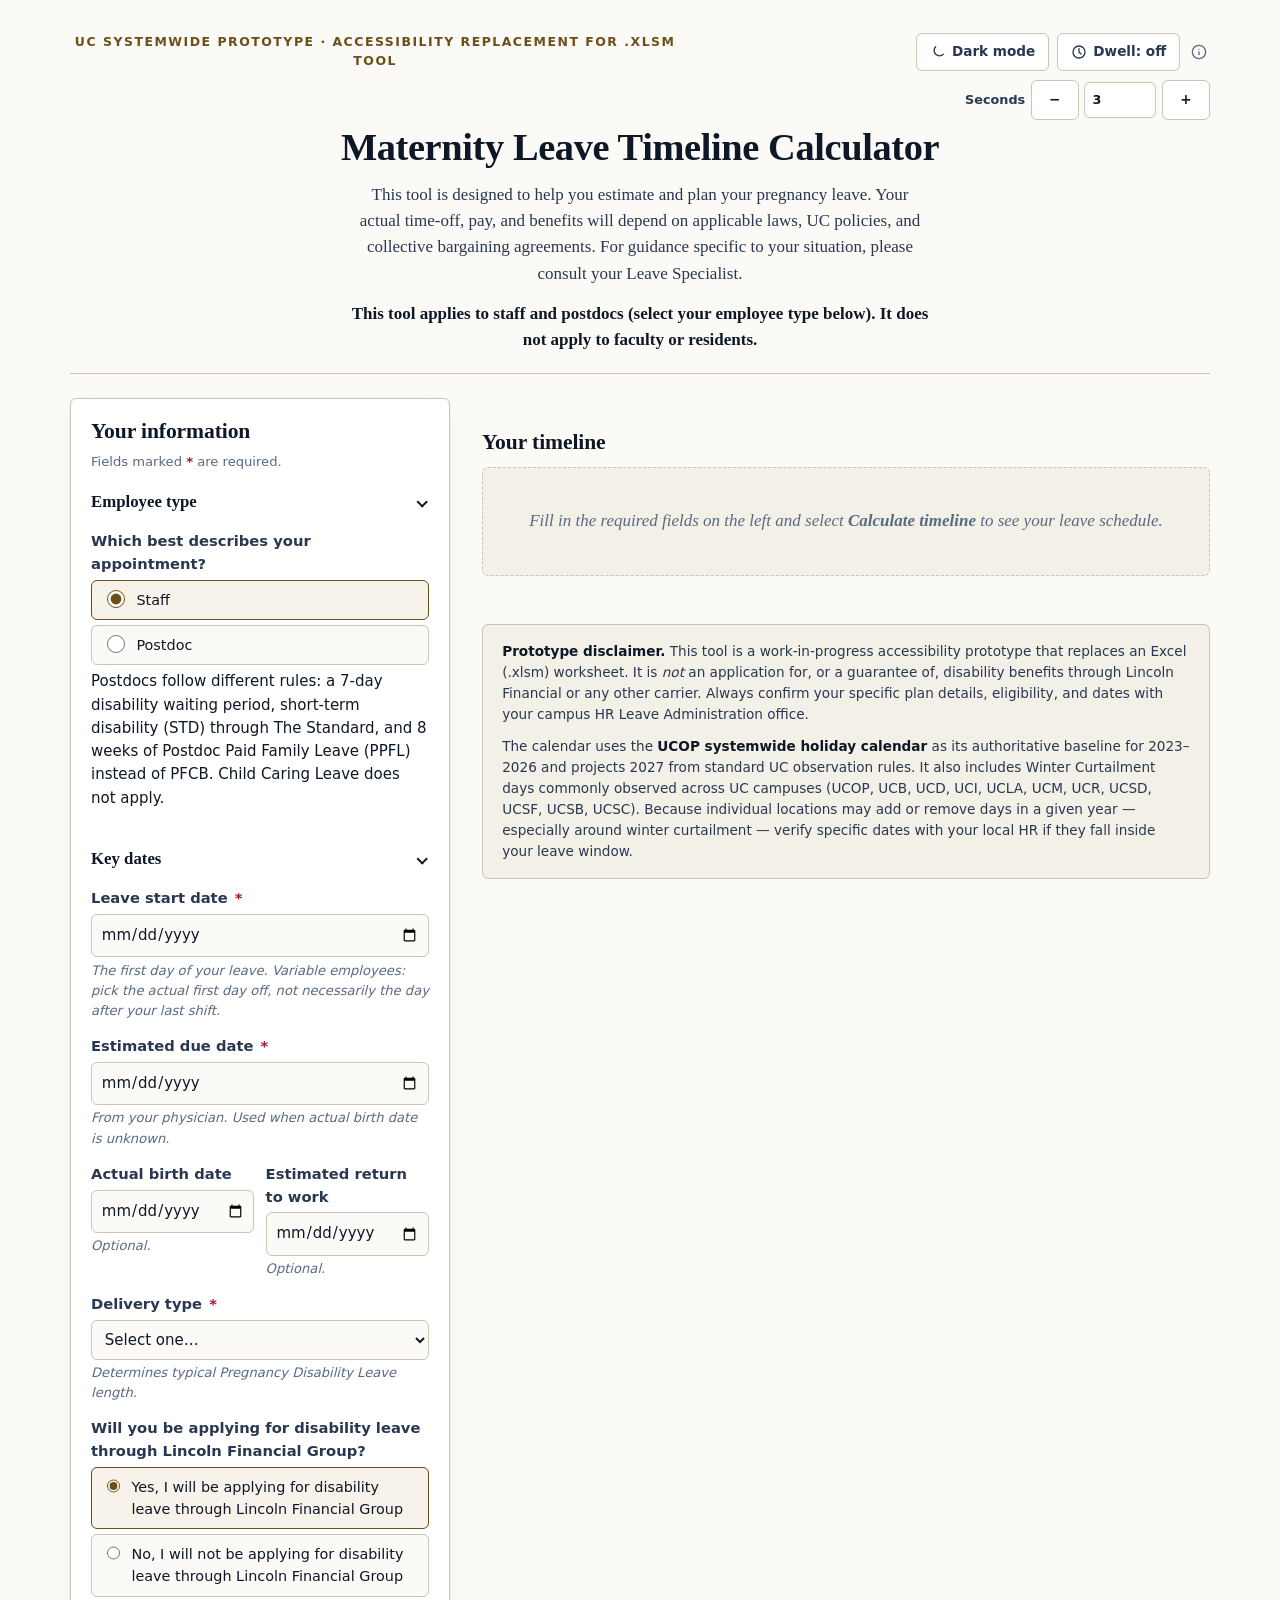
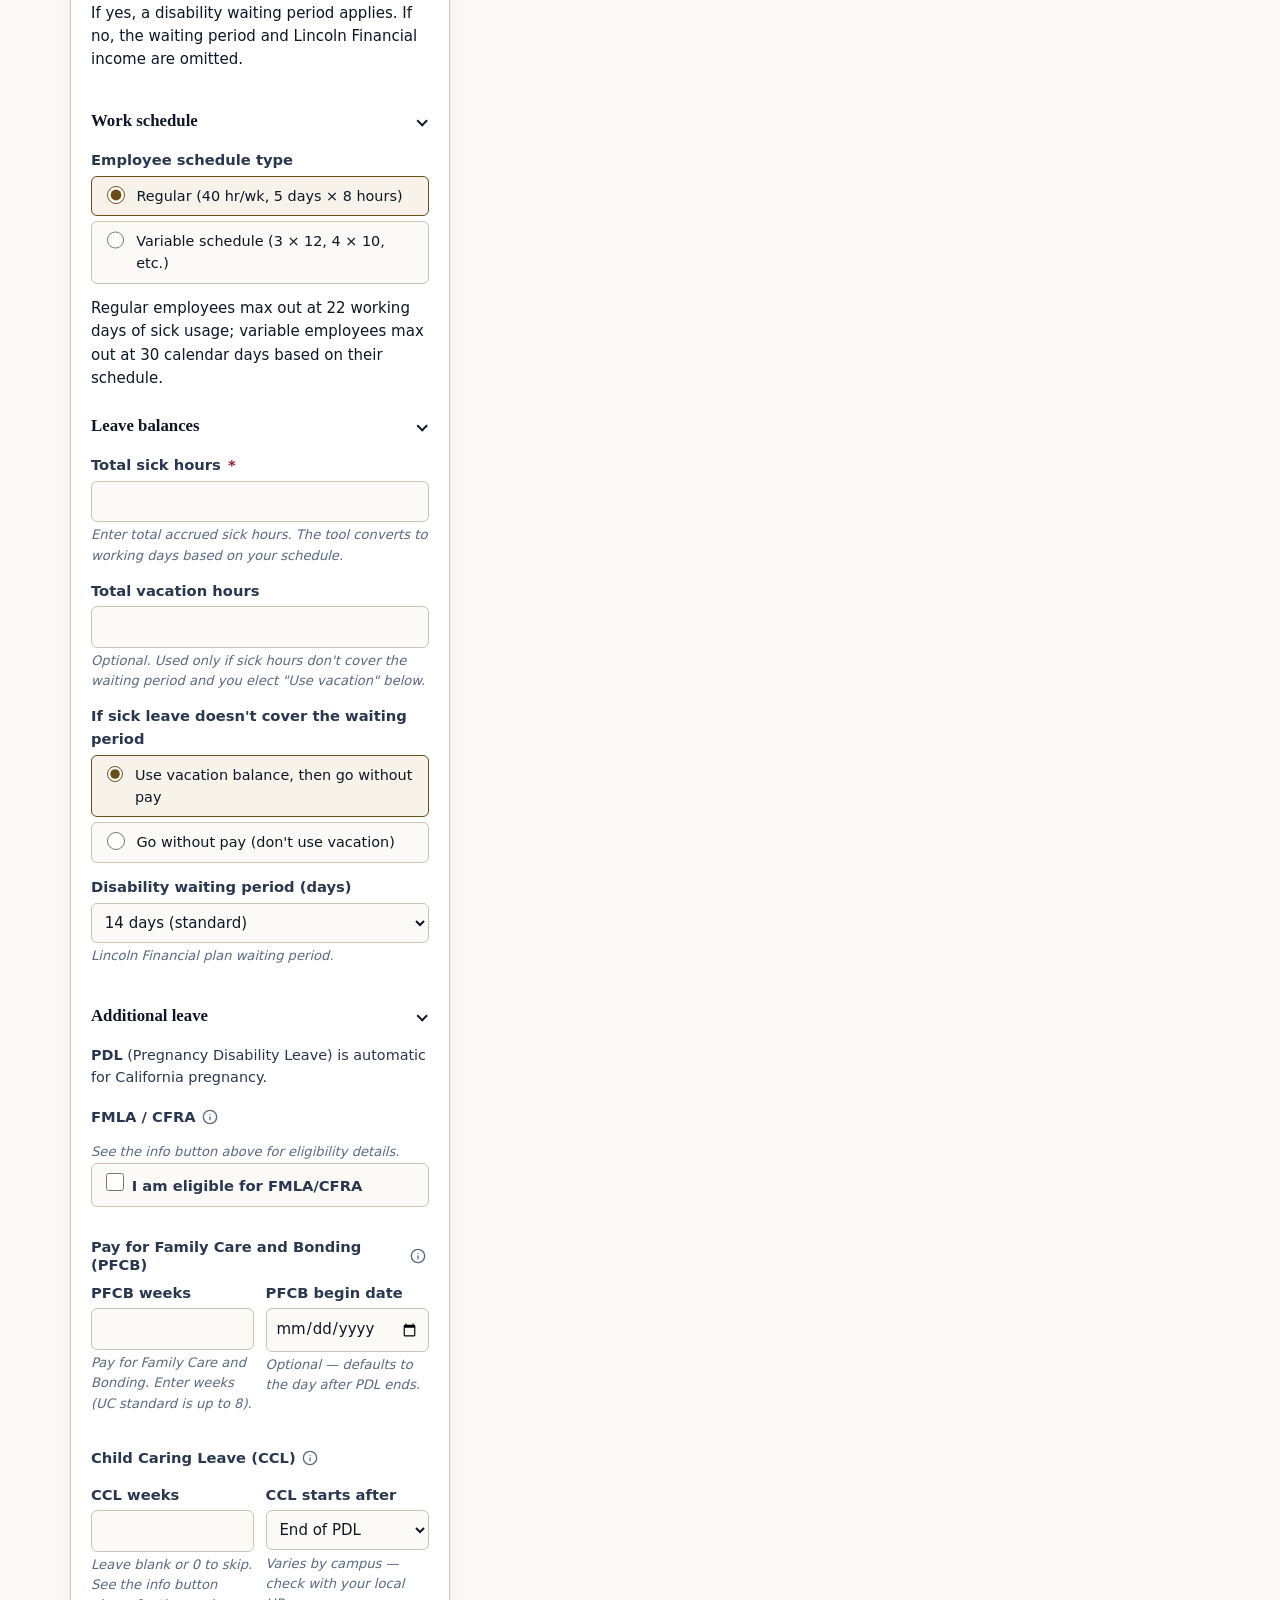
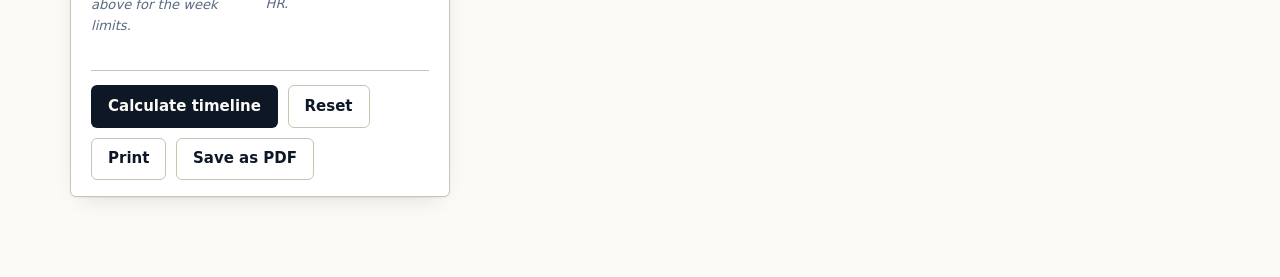
==== leave_calculator.html @ aa099ee8 "feat: collapsible section headers in the form panel Each top-level fieldset legend (Employee type, K" ====
<!DOCTYPE html>
<html lang="en">
<head>
<meta charset="UTF-8">
<meta name="viewport" content="width=device-width, initial-scale=1">
<meta name="description" content="Accessible maternity leave timeline calculator. Computes Pregnancy Disability Leave (PDL), Family Medical Leave (FML), California Family Rights Act (CFRA), waiting period, sick, vacation, and Lincoln Financial disability dates from simple inputs.">

<!-- Security headers (meta-tag equivalents where available).
     CSP deliberately denies everything by default and only allows same-origin
     scripts, styles, images, and fonts. No inline scripts, no inline styles,
     no external resources, no network requests, no embedding via iframe. -->
<meta http-equiv="Content-Security-Policy" content="default-src 'none'; script-src 'sha256-dBiDhFvSZLfX8gm+h9zObjOb1H3OoktCsG7iXXxxjX4=' 'sha256-E1G41MpPfSyfxxwry7xtEjFzq2rmwTleWyifh77i3qQ='; style-src 'sha256-/cpHbKdSsarM3XW/FoBlo3rFCTRtvLdHhxS/TSKVrJE='; img-src 'self' data:; font-src 'self'; connect-src 'none'; base-uri 'none'; form-action 'none'; object-src 'none'; frame-ancestors 'none'; upgrade-insecure-requests">
<meta name="referrer" content="strict-origin-when-cross-origin">
<meta http-equiv="X-Content-Type-Options" content="nosniff">

<title>Maternity Leave Timeline Calculator — Accessible Prototype</title>
<script>/* Synchronous theme loader. Must be a blocking script in <head> before
   styles.css loads so that the data-theme attribute is in place before
   the first paint. Kept minimal and defensive. */
(function () {
  'use strict';
  var stored = null;
  try { stored = localStorage.getItem('uc-leave-calc-theme'); } catch (e) { /* ignore */ }
  var resolved = (stored === 'light' || stored === 'dark')
    ? stored
    : (window.matchMedia && window.matchMedia('(prefers-color-scheme: dark)').matches ? 'dark' : 'light');
  document.documentElement.setAttribute('data-theme', resolved);
})();</script>
<style>/* ---------- utility classes (replacing former inline styles) ---------- */
  .mt-0 { margin-top: 0; }
  .mb-0 { margin-bottom: 0; }
  .spacer-s { height: .6rem; }
  .panel-heading { margin-top: 0; }
  .required-note {
    font-size: .82rem;
    color: var(--ink-mute);
    margin-top: -.3rem;
  }
  .required-marker {
    color: var(--err);
    font-weight: 700;
  }

  /* legend swatch backgrounds — one class per category, no inline styles */
  .sw-pdl      { background: var(--c-pdl); }
  .sw-fml      { background: var(--c-fml); }
  .sw-cfra     { background: var(--c-cfra); }
  .sw-linc     { background: var(--c-linc); }
  .sw-wait     { background: var(--c-wait); }
  .sw-pfcb     { background: var(--c-pfcb); }
  .sw-ccl      { background: var(--c-ccl); }
  .sw-sick     { background: var(--sick-tint); }
  .sw-vac      { background: var(--vac-tint); }
  .sw-lns      { background: var(--lns-tint); }
  .sw-holiday  { background: var(--holiday-bg); }
  .sw-bordered { border: 1px solid var(--rule); }

  /* ---------- color-blind glyphs ----------
     Each leave category carries a distinct shape so it can be told apart
     without relying on color alone (WCAG 1.4.1 Use of Color). The shape is
     surfaced in the legend swatch, timeline label, calendar cells, and chips. */
  .sw-pdl,  .chip.pdl,  .timeline > li.cat-pdl           { --cb-glyph: "\25C6"; --cb-color: var(--c-pdl); } /* diamond */
  .sw-fml,  .chip.fml,  .timeline > li.cat-fml           { --cb-glyph: "\25A0"; --cb-color: var(--c-fml); } /* square */
  .sw-cfra, .chip.cfra, .timeline > li.cat-cfra          { --cb-glyph: "\25CF"; --cb-color: var(--c-cfra); } /* circle */
  .sw-linc, .chip.linc, .timeline > li.cat-linc          { --cb-glyph: "\25B2"; --cb-color: var(--c-linc); } /* triangle up */
  .sw-wait, .chip.wait, .timeline > li.cat-wait          { --cb-glyph: "\25BC"; --cb-color: var(--c-wait); } /* triangle down */
  .sw-pfcb, .chip.pfcb, .timeline > li.cat-pfcb          { --cb-glyph: "\2665"; --cb-color: var(--c-pfcb); } /* heart */
  .sw-ccl,  .chip.ccl,  .timeline > li.cat-ccl           { --cb-glyph: "\271A"; --cb-color: var(--c-ccl); } /* plus */
  .chip.milestone, .timeline > li.cat-milestone          { --cb-glyph: "\2726"; --cb-color: var(--c-milestone); } /* sparkle */
  .sw-sick, .timeline > li.cat-sick, .cal td.day.c-sick  { --cb-glyph: "\2716"; --cb-color: var(--c-sick); } /* heavy x */
  .sw-vac,  .timeline > li.cat-vac,  .cal td.day.c-vac   { --cb-glyph: "\2600"; --cb-color: var(--c-vac); } /* sun */
  .sw-lns,  .cal td.day.c-lns                            { --cb-glyph: "\2205"; } /* empty set */
  .sw-holiday                                            { --cb-glyph: "\2605"; } /* star */

/* ---------- design tokens ---------- */
  :root {
    color-scheme: light;

    --ink:           #0e1726;
    --ink-soft:      #2a3750;
    --ink-mute:      #5a6a82;
    --paper:         #fbfaf6;
    --paper-2:       #f3f0e7;
    --rule:          #c9c4b4;
    --accent:        #8a6a2d;   /* warm ochre */
    --accent-dark:   #6b4f18;
    --focus:         #1763c9;
    --ok:            #2e6f3a;
    --warn:          #a04b12;
    --err:           #a4182b;

    /* event colors — chosen for ≥ 4.5:1 on paper */
    --c-pdl:     #6c3a8e;
    --c-fml:     #155d8e;
    --c-cfra:    #0d6e63;
    --c-linc:    #8b5e0f;
    --c-wait:    #8a1b4e;
    --c-sick:    #b24a00;
    --c-vac:     #2a7a3a;
    --c-pfcb:    #7a1c1c;
    --c-ccl:     #4a5025;   /* deep olive — distinct from vac green */
    --c-milestone:#0e1726;
    --c-holiday: #5a6a82;
    --chip-text: #fff;

    /* surface + tint tokens (used by both themes) */
    --surface-1:     #ffffff;   /* form panel, calendar, input focus */
    --surface-2:     #f7f3ea;   /* hover states */
    --surface-err-bg:#fef4f4;   /* invalid input tint */
    --weekend-bg:    #faf8f2;   /* calendar weekend */
    --holiday-bg:    #efe8d4;   /* calendar holiday */
    --sick-tint:     #fdf0e4;   /* cal day with sick leave */
    --vac-tint:      #e9f3eb;   /* cal day with vacation */
    --lns-tint:      #f3eef7;   /* cal day with leave no salary */

    --shadow: 0 1px 2px rgba(14,23,38,.06), 0 8px 24px -12px rgba(14,23,38,.18);
    --radius: 6px;
  }

  /* ---------- dark theme ---------- */
  :root[data-theme="dark"] {
    color-scheme: dark;

    --ink:           #e8e3d5;
    --ink-soft:      #b6ae9d;
    /* WCAG 1.4.3: must stay ≥4.5:1 against every dark surface it sits on
       (worst case --surface-2 #2a2b33). #a29a89 measures ≥5.3:1 everywhere
       while staying visually muted below --ink-soft. */
    --ink-mute:      #a29a89;
    --paper:         #141519;
    --paper-2:       #1c1d22;
    --rule:          #383842;
    --accent:        #d4a554;
    --accent-dark:   #e8b965;
    --focus:         #7aaee8;
    --ok:            #6fbf7f;
    --warn:          #e89a5a;
    --err:           #ef7a82;

    /* brighter event colors for legibility on dark background
       paired with --chip-text: dark, they stay ≥ 4.5:1 on chips */
    --c-pdl:     #c796e0;
    --c-fml:     #7abae8;
    --c-cfra:    #6ed3bf;
    --c-linc:    #f0bf6b;
    --c-wait:    #eb8fb2;
    --c-sick:    #fab170;
    --c-vac:     #96daa3;
    --c-pfcb:    #eb9090;
    --c-ccl:     #c8d28c;   /* warm olive for dark mode */
    --c-milestone:#e8e3d5;
    --c-holiday: #b6ae9d;
    --chip-text: #141519;    /* dark text on bright chips */

    --surface-1:     #1f2027;
    --surface-2:     #2a2b33;
    --surface-err-bg:#3a1d22;
    --weekend-bg:    #17181d;
    --holiday-bg:    #2d2920;
    --sick-tint:     #3a2a1e;
    --vac-tint:      #1e2e24;
    --lns-tint:      #2a2132;

    --shadow: 0 1px 2px rgba(0,0,0,.3), 0 8px 24px -8px rgba(0,0,0,.5);
  }

  /* ---------- reset / base ---------- */
  *, *::before, *::after { box-sizing: border-box; }
  html { -webkit-text-size-adjust: 100%; }
  body {
    margin: 0;
    font-family: "Iowan Old Style", "Palatino Linotype", Palatino, Georgia, "Times New Roman", serif;
    font-size: 17px;
    line-height: 1.55;
    color: var(--ink);
    background: var(--paper);
    -webkit-font-smoothing: antialiased;
  }
  h1, h2, h3, h4 { font-family: "Iowan Old Style", "Palatino Linotype", Palatino, Georgia, serif; line-height: 1.2; color: var(--ink); }
  h1 { font-size: clamp(1.6rem, 2.2vw + 1rem, 2.4rem); margin: 0 0 .3em; letter-spacing: -0.01em; }
  h2 { font-size: 1.35rem; margin: 2rem 0 .7rem; letter-spacing: -0.005em; }
  h3 { font-size: 1.08rem; margin: 1.25rem 0 .5rem; }
  p { margin: 0 0 .8em; }

  a { color: var(--focus); text-decoration: underline; text-underline-offset: 2px; }
  a:hover { text-decoration-thickness: 2px; }

  /* visible, high-contrast focus ring for every interactive element */
  :focus-visible {
    outline: 3px solid var(--focus);
    outline-offset: 2px;
    border-radius: 3px;
  }

  /* skip link */
  .skip {
    position: absolute; left: -9999px; top: 8px;
    background: var(--ink); color: var(--paper);
    padding: 10px 14px; border-radius: var(--radius);
    font-family: system-ui, sans-serif; font-weight: 600;
    z-index: 999;
  }
  .skip:focus { left: 8px; }

  /* ---------- layout ---------- */
  .page {
    max-width: 1180px;
    margin: 0 auto;
    padding: 2rem 1.25rem 5rem;
  }
  header.masthead {
    border-bottom: 1px solid var(--rule);
    padding-bottom: 1.25rem;
    margin-bottom: 1.5rem;
    text-align: center;
  }
  .masthead-top {
    display: flex;
    justify-content: space-between;
    align-items: flex-start;
    gap: 1rem;
    margin-bottom: .25rem;
  }
  .masthead .eyebrow {
    font-family: ui-sans-serif, system-ui, -apple-system, "Segoe UI", Roboto, sans-serif;
    font-size: .78rem; font-weight: 600; letter-spacing: .12em; text-transform: uppercase;
    color: var(--accent-dark); margin: 0;
  }
  .masthead .lede { color: var(--ink-soft); max-width: 68ch; margin-left: auto; margin-right: auto; }
  /* ------------------------------------------------------------
     Employee-type mode switching (Staff vs Postdoc)
     The body carries .mode-postdoc when the Postdoc radio is
     selected. Elements marked .postdoc-only appear only in that
     mode; .staff-only elements disappear. display:none removes
     the hidden variant from the accessibility tree, so screen
     readers only ever encounter the active wording. Hiding is
     gated on the body class in both directions (instead of a
     bare .postdoc-only rule plus an un-hide override) so the
     visible variant keeps whatever display value its other
     styles give it — e.g. inline-flex legend entries. */
  body:not(.mode-postdoc) .postdoc-only { display: none; }
  body.mode-postdoc .staff-only { display: none; }

  .masthead .staff-note {
    max-width: 68ch;
    margin: .6rem auto 0;
    font-weight: 600;
    color: var(--ink);
  }

  /* theme toggle button */
  .theme-toggle {
    display: inline-flex;
    align-items: center;
    gap: .4rem;
    padding: .45rem .8rem;
    font-family: ui-sans-serif, system-ui, -apple-system, "Segoe UI", Roboto, sans-serif;
    font-size: .85rem; font-weight: 600;
    background: var(--surface-1);
    border: 1px solid var(--rule);
    color: var(--ink-soft);
    border-radius: var(--radius);
    cursor: pointer;
    min-height: 36px;
    white-space: nowrap;
    transition: background-color .15s ease, color .15s ease, border-color .15s ease;
  }
  .theme-toggle:hover {
    background: var(--surface-2);
    color: var(--ink);
    border-color: var(--ink-mute);
  }
  .theme-toggle svg {
    width: 16px; height: 16px;
    flex: 0 0 16px;
    stroke: currentColor;
    fill: none;
    stroke-width: 2;
    stroke-linecap: round;
    stroke-linejoin: round;
  }
  /* show only the target-state icon */
  .theme-toggle .icon-sun  { display: none; }
  .theme-toggle .icon-moon { display: inline; }
  :root[data-theme="dark"] .theme-toggle .icon-sun  { display: inline; }
  :root[data-theme="dark"] .theme-toggle .icon-moon { display: none; }

  /* ------------------------------------------------------------
     Dwell clicking (hover-to-activate)
     The masthead hosts a Dwell toggle next to the theme toggle,
     plus a seconds field shown only while dwell is on. While a
     control is "arming" (pointer resting on it), it gets a dashed
     outline immediately plus a progress bar that fills over the
     configured dwell time — feedback that does not rely on color
     alone (WCAG 1.4.1) and shows how long remains before the
     activation fires. The bar is drawn with ::after, which never
     renders on replaced elements (inputs/selects); those still get
     the outline, so every target has visible arming feedback. */
  .masthead-controls {
    display: inline-flex;
    align-items: center;
    justify-content: flex-end;
    gap: .5rem;
    flex-wrap: wrap;
  }
  #dwellToggle[aria-pressed="true"] {
    border-color: var(--focus);
    color: var(--ink);
    box-shadow: inset 0 0 0 1px var(--focus);
  }
  .dwell-time-field {
    display: inline-flex;
    align-items: center;
    gap: .35rem;
    font-family: ui-sans-serif, system-ui, -apple-system, "Segoe UI", Roboto, sans-serif;
    font-size: .8rem;
    font-weight: 600;
    color: var(--ink-soft);
  }
  .dwell-time-field input {
    width: 4.5rem;
    min-height: 36px;
    padding: .3rem .45rem;
    border: 1px solid var(--rule);
    border-radius: var(--radius);
    background: var(--surface-1);
    color: var(--ink);
    font: inherit;
  }
  .dwell-time-btn { min-width: 40px; }
  .dwell-arming {
    outline: 3px dashed var(--focus);
    outline-offset: 2px;
    position: relative;
  }
  .dwell-arming::after {
    content: "";
    position: absolute;
    left: 0;
    bottom: 0;
    height: 4px;
    width: 0;
    background: var(--focus);
    pointer-events: none;
    animation: dwell-fill var(--dwell-ms, 3000ms) linear forwards;
  }
  @keyframes dwell-fill { to { width: 100%; } }
  /* A dwell-expanded select renders as an inline listbox (size > 1) so
     its options become hoverable dwell targets. Options cannot draw the
     ::after progress bar, so an arming option is marked with the focus
     color as an inverted highlight instead. */
  select.dwell-open { height: auto; }
  select.dwell-open option { padding: .4rem .5rem; }
  option.dwell-arming {
    background: var(--focus);
    color: var(--paper);
    font-weight: 600;
  }
  /* Stepper rows for date/number inputs — native pickers and spin
     arrows are unreachable by synthetic events, so dwell mode adds its
     own large-target step buttons under each field. Hidden entirely
     (and out of the accessibility tree) unless dwell is on. */
  .dwell-steppers { display: none; }
  body.dwell-on .dwell-steppers {
    display: flex;
    flex-wrap: wrap;
    gap: .35rem;
    margin-top: .35rem;
  }
  .dwell-stepper {
    min-height: 40px;
    min-width: 48px;
    padding: .3rem .55rem;
    font-family: ui-sans-serif, system-ui, -apple-system, "Segoe UI", Roboto, sans-serif;
    font-size: .85rem;
    font-weight: 700;
    background: var(--surface-1);
    color: var(--ink);
    border: 1px solid var(--rule);
    border-radius: var(--radius);
    cursor: pointer;
  }
  .dwell-stepper:hover {
    background: var(--surface-2);
    border-color: var(--ink-mute);
  }
  /* Dwell explainer note in the centered masthead: keep the running
     text readable (left-aligned, measure-capped) and visually tied to
     the controls row above it. */
  .masthead .dwell-info-note {
    text-align: left;
    max-width: 68ch;
    margin: .5rem auto .25rem;
  }
  .masthead .dwell-info-note p + p { margin-top: .5rem; }

  /* smooth body-level theme transition (but only after initial paint) */
  body.theme-transitions,
  body.theme-transitions * {
    transition: background-color .2s ease, color .2s ease, border-color .2s ease;
  }
  @media (prefers-reduced-motion: reduce) {
    body.theme-transitions,
    body.theme-transitions * { transition: none; }
  }

  .grid {
    display: grid;
    grid-template-columns: minmax(280px, 380px) 1fr;
    gap: 2rem;
  }
  @media (max-width: 880px) {
    .grid { grid-template-columns: 1fr; gap: 1.5rem; }
  }

  /* ---------- form panel ---------- */
  .form-panel {
    background: var(--surface-1);
    border: 1px solid var(--rule);
    border-radius: var(--radius);
    padding: 1.25rem 1.25rem 1rem;
    box-shadow: var(--shadow);
    position: sticky; top: 1rem;
    align-self: start;
    font-family: ui-sans-serif, system-ui, -apple-system, "Segoe UI", Roboto, sans-serif;
    font-size: 15px;
  }
  @media (max-width: 880px) { .form-panel { position: static; } }

  fieldset {
    border: 0;
    padding: 0;
    margin: 0 0 1rem;
  }
  legend {
    font-family: "Iowan Old Style", Georgia, serif;
    font-size: 1.05rem;
    font-weight: 600;
    padding: 0;
    margin-bottom: .5rem;
    color: var(--ink);
  }

  /* Collapsible section headers: the legend's text is moved into a
     disclosure button at wire time. The button inherits the legend's
     serif styling and adds a chevron that rotates between expanded
     (down) and collapsed (right). */
  .collapsible-legend { width: 100%; }
  .fieldset-toggle {
    display: flex;
    align-items: center;
    justify-content: space-between;
    gap: .5rem;
    width: 100%;
    padding: .15rem 0;
    background: none;
    border: 0;
    font: inherit;
    color: inherit;
    cursor: pointer;
    text-align: left;
  }
  .fieldset-toggle:hover { color: var(--accent-dark); }
  .fieldset-toggle::after {
    content: "";
    width: .5em;
    height: .5em;
    margin-right: .15em;
    border-right: 2px solid currentColor;
    border-bottom: 2px solid currentColor;
    transform: rotate(45deg);
    transition: transform .15s ease;
    flex: 0 0 auto;
  }
  .fieldset-toggle[aria-expanded="false"]::after { transform: rotate(-45deg); }
  @media (prefers-reduced-motion: reduce) {
    .fieldset-toggle::after { transition: none; }
  }

  .field {
    display: block;
    margin-bottom: .85rem;
  }
  .field > label,
  .field > .label {
    display: block;
    font-weight: 600;
    font-size: .92rem;
    margin-bottom: .25rem;
    color: var(--ink-soft);
  }
  .field .req { color: var(--err); font-weight: 700; margin-left: 2px; }
  .field .hint {
    display: block;
    font-size: .82rem;
    color: var(--ink-mute);
    margin-top: .2rem;
    font-style: italic;
  }
  .field input[type="date"],
  .field input[type="number"],
  .field select {
    width: 100%;
    font: inherit;
    padding: .5rem .55rem;
    border: 1px solid var(--rule);
    border-radius: var(--radius);
    background: var(--paper);
    color: var(--ink);
    min-height: 40px;
  }
  .field input:focus,
  .field select:focus {
    border-color: var(--focus);
    background: var(--surface-1);
  }
  .field input[aria-invalid="true"],
  .field select[aria-invalid="true"] {
    border-color: var(--err);
    background: var(--surface-err-bg);
  }
  .err-msg {
    color: var(--err);
    font-size: .82rem;
    margin-top: .25rem;
    display: block;
  }

  /* field-group header — a small label that groups related fields,
     with optional info-disclosure button for eligibility notes etc. */
  .field-group-header {
    display: flex;
    align-items: center;
    gap: .2rem;
    font-family: ui-sans-serif, system-ui, sans-serif;
    font-size: .92rem;
    font-weight: 600;
    color: var(--ink-soft);
    margin: .4rem 0 .35rem;
  }
  .field-group-title { line-height: 1.2; }

  /* standalone explanatory statement above a field group */
  .field-note {
    font-size: .9rem;
    color: var(--ink-soft);
    margin: 0 0 .5rem;
  }

  /* generic disclosure button: circled-i icon that toggles an info note */
  .info-btn {
    background: transparent;
    border: 0;
    padding: 3px;
    margin: 0;
    cursor: pointer;
    color: var(--ink-mute);
    border-radius: 50%;
    display: inline-flex;
    align-items: center;
    justify-content: center;
    line-height: 0;
    transition: color .15s ease, background-color .15s ease;
  }
  .info-btn svg {
    width: 16px; height: 16px;
    stroke: currentColor;
    fill: none;
    stroke-width: 2;
    stroke-linecap: round;
    stroke-linejoin: round;
  }
  .info-btn:hover {
    color: var(--ink);
    background: var(--surface-2);
  }
  .info-btn[aria-expanded="true"] {
    color: var(--accent-dark);
    background: var(--surface-2);
  }

  /* the collapsible note itself */
  .info-note {
    margin: .3rem 0 .7rem;
    padding: .6rem .8rem;
    background: var(--surface-2);
    border-left: 3px solid var(--accent);
    border-radius: 0 var(--radius) var(--radius) 0;
    font-size: .84rem;
    color: var(--ink-soft);
    line-height: 1.45;
  }
  .info-note p { margin: 0; }
  .info-note strong { color: var(--ink); }
  .info-note a { color: var(--focus); }

  /* row: two side-by-side fields */
  .row {
    display: grid;
    grid-template-columns: 1fr 1fr;
    gap: .7rem;
  }

  /* checkbox */
  .check {
    display: flex;
    gap: .55rem;
    align-items: flex-start;
    padding: .5rem .6rem;
    background: var(--paper);
    border: 1px solid var(--rule);
    border-radius: var(--radius);
    cursor: pointer;
    font-size: .9rem;
  }
  .check input[type="checkbox"] {
    width: 18px; height: 18px;
    margin-top: 1px;
    accent-color: var(--accent-dark);
  }
  .check:hover { background: var(--surface-2); }

  /* radio group — nested fieldset with labelled options */
  .radio-group {
    border: 0;
    padding: 0;
    margin: 0 0 .85rem;
    display: flex;
    flex-direction: column;
    gap: .3rem;
  }
  .radio-group > legend {
    font-family: ui-sans-serif, system-ui, sans-serif;
    font-weight: 600;
    font-size: .92rem;
    color: var(--ink-soft);
    padding: 0;
    margin-bottom: .25rem;
  }
  .radio {
    display: flex;
    gap: .55rem;
    align-items: flex-start;
    padding: .5rem .6rem;
    background: var(--paper);
    border: 1px solid var(--rule);
    border-radius: var(--radius);
    cursor: pointer;
    font-size: .9rem;
  }
  .radio input[type="radio"] {
    width: 18px; height: 18px;
    margin-top: 1px;
    accent-color: var(--accent-dark);
  }
  .radio:hover { background: var(--surface-2); }
  /* :has() is supported in all modern browsers; degrades gracefully */
  .radio:has(input:checked) {
    border-color: var(--accent-dark);
    background: var(--surface-2);
  }

  /* sub-fields revealed by a radio selection (progressive disclosure) */
  .sub-fields {
    margin: .3rem 0 .6rem;
    padding: .75rem .8rem;
    background: var(--surface-2);
    border-left: 3px solid var(--accent);
    border-radius: 0 var(--radius) var(--radius) 0;
  }
  .sub-fields .row { margin: 0; }
  .sub-fields .field:last-child { margin-bottom: 0; }

  .btn-row {
    display: flex; gap: .6rem; flex-wrap: wrap;
    margin-top: .9rem;
    padding-top: .9rem;
    border-top: 1px solid var(--rule);
  }
  button {
    font: inherit; font-weight: 600;
    padding: .55rem 1rem;
    border-radius: var(--radius);
    cursor: pointer;
    border: 1px solid transparent;
    min-height: 40px;
  }
  .btn-primary {
    background: var(--ink);
    color: var(--paper);
  }
  .btn-primary:hover { background: var(--ink-soft); }
  .btn-secondary {
    background: var(--surface-1);
    border-color: var(--rule);
    color: var(--ink);
  }
  .btn-secondary:hover { background: var(--paper-2); }
  button:disabled { opacity: .5; cursor: not-allowed; }

  /* ---------- results panel ---------- */
  .results {
    min-width: 0; /* prevent grid overflow */
  }

  .callout {
    background: var(--surface-1);
    border-left: 4px solid var(--accent);
    border-top: 1px solid var(--rule);
    border-right: 1px solid var(--rule);
    border-bottom: 1px solid var(--rule);
    padding: .9rem 1.1rem;
    border-radius: 0 var(--radius) var(--radius) 0;
    font-size: .95rem;
    color: var(--ink-soft);
    margin-bottom: 1.5rem;
  }
  .callout strong { color: var(--ink); }

  .empty {
    background: var(--paper-2);
    border: 1px dashed var(--rule);
    border-radius: var(--radius);
    padding: 2.5rem 1.5rem;
    text-align: center;
    color: var(--ink-mute);
    font-style: italic;
  }

  /* ---------- accordion (native details/summary) ---------- */
  .accordion {
    margin: 1rem 0;
    border: 1px solid var(--rule);
    border-radius: var(--radius);
    background: var(--surface-1);
    overflow: hidden;
  }
  .accordion > summary {
    list-style: none; /* hide default triangle */
    cursor: pointer;
    display: flex;
    align-items: center;
    justify-content: space-between;
    gap: 1rem;
    padding: .85rem 1.1rem;
    user-select: none;
    background: var(--surface-1);
    transition: background-color .15s ease;
  }
  .accordion > summary::-webkit-details-marker { display: none; }
  .accordion > summary:hover { background: var(--surface-2); }
  .accordion > summary::before {
    content: "";
    display: inline-block;
    width: 0; height: 0;
    border-top: 6px solid transparent;
    border-bottom: 6px solid transparent;
    border-left: 8px solid var(--ink-soft);
    transition: transform .2s ease;
    flex: 0 0 8px;
  }
  .accordion[open] > summary::before {
    transform: rotate(90deg);
  }
  .accordion > summary h3 {
    margin: 0;
    font-family: "Iowan Old Style", Georgia, serif;
    font-size: 1.15rem;
    font-weight: 600;
    color: var(--ink);
    flex: 1;
  }
  .accordion-toggle-label {
    font-family: ui-sans-serif, system-ui, sans-serif;
    font-size: .8rem;
    font-weight: 600;
    color: var(--ink-mute);
    letter-spacing: .04em;
    text-transform: uppercase;
  }
  .accordion-body {
    padding: 1rem 1.1rem 1.1rem;
    border-top: 1px solid var(--rule);
    background: var(--paper);
  }
  /* legend lives inside the calendar accordion; remove its top margin
     since the accordion body already provides padding */
  .accordion-body .legend { margin-top: 0; }

  /* timeline list */
  .timeline {
    list-style: none;
    padding: 0;
    margin: 0;
    border-top: 1px solid var(--rule);
  }
  .timeline {
    list-style: none;
    padding: 0;
    margin: 0;
    display: flex;
    flex-direction: column;
    gap: .8rem;
  }
  .timeline > li {
    position: relative;
    padding: .9rem 1.1rem;
    background: var(--surface-1);
    border: 1px solid var(--rule);
    border-left: 4px solid var(--ink-mute);
    border-radius: var(--radius);
    display: flex;
    flex-direction: column;
    gap: .35rem;
  }
  .timeline .label {
    font-family: "Iowan Old Style", Georgia, serif;
    font-weight: 600;
    font-size: 1.05rem;
    color: var(--ink);
    line-height: 1.3;
  }
  /* colored shape icon echoing the left border, so leave events are easy to
     tell apart even when the colors look similar (WCAG 1.4.1) */
  .timeline > li .label::before {
    content: var(--cb-glyph, "");
    margin-right: .5em;
    font-size: 1.05em;
    font-weight: 700;
    color: var(--cb-color, var(--ink-soft));
  }
  .timeline .dates {
    font-family: ui-monospace, "SF Mono", Menlo, Consolas, monospace;
    font-size: .9rem;
    color: var(--ink-soft);
    display: block;
  }
  .timeline .dates .dur {
    display: block;
    color: var(--ink-mute);
    font-style: italic;
    margin-top: .2rem;
    font-size: .84rem;
  }
  .timeline .dates .dur::before { content: ""; }
  .timeline .meta {
    font-size: .86rem;
    font-family: ui-sans-serif, system-ui, sans-serif;
    color: var(--ink-mute);
    font-style: italic;
    line-height: 1.4;
    padding-top: .1rem;
    border-top: 1px dashed var(--rule);
    margin-top: .15rem;
  }

  /* category left-border colors — same semantic coding as before */
  .timeline > li.cat-pdl       { border-left-color: var(--c-pdl); }
  .timeline > li.cat-fml       { border-left-color: var(--c-fml); }
  .timeline > li.cat-cfra      { border-left-color: var(--c-cfra); }
  .timeline > li.cat-linc      { border-left-color: var(--c-linc); }
  .timeline > li.cat-wait      { border-left-color: var(--c-wait); }
  .timeline > li.cat-sick      { border-left-color: var(--c-sick); }
  .timeline > li.cat-vac       { border-left-color: var(--c-vac); }
  .timeline > li.cat-pfcb      { border-left-color: var(--c-pfcb); }
  .timeline > li.cat-ccl       { border-left-color: var(--c-ccl); }
  .timeline > li.cat-milestone { border-left-color: var(--c-milestone); }

  /* ---------- legend ---------- */
  .legend {
    display: flex; flex-wrap: wrap; gap: .4rem .9rem;
    margin: 1rem 0 1.5rem;
    font-family: ui-sans-serif, system-ui, sans-serif;
    font-size: .85rem;
    color: var(--ink-soft);
  }
  .legend > span { display: inline-flex; align-items: center; gap: .35rem; }
  .legend .sw {
    width: 15px; height: 15px; border-radius: 3px;
    display: inline-flex; align-items: center; justify-content: center;
    font-size: 10px; line-height: 1; font-weight: 700;
    color: var(--chip-text);
  }
  .legend .sw::before { content: var(--cb-glyph, ""); }
  /* dark glyph on the light/bordered swatches (sick, vac, lns, holiday) */
  .legend .sw-bordered { color: var(--ink); }

  /* ---------- calendars ---------- */
  /* column-view toggle */
  .cal-cols {
    display: flex; align-items: center; flex-wrap: wrap; gap: .5rem;
    margin: 0 0 1rem;
    font-family: ui-sans-serif, system-ui, sans-serif;
    font-size: .85rem;
  }
  .cal-cols-label { color: var(--ink-soft); font-weight: 600; }
  .cal-cols-btn {
    font: inherit;
    padding: .35rem .8rem;
    border: 1px solid var(--rule);
    border-radius: var(--radius);
    background: var(--surface-1);
    color: var(--ink);
    cursor: pointer;
  }
  .cal-cols-btn:hover { border-color: var(--ink-mute); }
  .cal-cols-btn:focus-visible { outline: 0; box-shadow: 0 0 0 3px var(--focus); }
  .cal-cols-btn[aria-pressed="true"] {
    background: var(--accent-dark);
    border-color: var(--accent-dark);
    color: #fff;
  }
  /* dark mode uses a light-yellow accent, so the selected button needs
     dark text for readable contrast */
  :root[data-theme="dark"] .cal-cols-btn[aria-pressed="true"] { color: #000; }

  .cal-wrap {
    display: grid;
    grid-template-columns: repeat(auto-fill, minmax(300px, 1fr));
    gap: 1.25rem;
  }
  /* explicit column counts chosen by the toggle */
  .cal-wrap.cols-1 { grid-template-columns: 1fr; }
  .cal-wrap.cols-2 { grid-template-columns: repeat(2, 1fr); }
  .cal {
    background: var(--surface-1);
    border: 1px solid var(--rule);
    border-radius: var(--radius);
    padding: .75rem;
    box-shadow: var(--shadow);
  }
  .cal caption {
    font-family: "Iowan Old Style", Georgia, serif;
    font-weight: 700; font-size: 1.05rem;
    text-align: left;
    padding: .1rem .2rem .5rem;
    caption-side: top;
    color: var(--ink);
  }
  .cal table {
    width: 100%;
    border-collapse: collapse;
    table-layout: fixed;
    font-family: ui-sans-serif, system-ui, sans-serif;
    font-size: .78rem;
  }
  .cal th {
    font-size: .7rem;
    text-transform: uppercase;
    letter-spacing: .06em;
    color: var(--ink-mute);
    font-weight: 600;
    padding: .25rem 0;
    border-bottom: 1px solid var(--rule);
  }
  .cal td {
    vertical-align: top;
    padding: 0;
    border: 1px solid transparent;
    height: 46px;
  }
  .cal td.empty { background: transparent; }
  .cal td.day {
    border-color: var(--rule);
    background: var(--surface-1);
    position: relative;
  }
  .cal td.day .d {
    display: block;
    text-align: right;
    font-size: .78rem;
    font-weight: 600;
    color: var(--ink);
    padding: 1px 4px 0;
  }
  .cal td.day .ev {
    display: block;
    font-size: .62rem;
    line-height: 1.15;
    padding: 0 3px 2px;
    font-weight: 600;
    color: var(--chip-text);
    text-align: left;
    word-break: break-word;
    overflow-wrap: anywhere;
  }
  .cal td.day .cat {
    display: block;
    font-size: .58rem;
    line-height: 1.1;
    padding: 0 3px 2px;
    color: var(--ink-soft);
    font-weight: 600;
    letter-spacing: .03em;
  }
  /* shape glyph so day fills (sick/vac/lns) read without color */
  .cal td.day .cat::before { content: var(--cb-glyph, ""); margin-right: .15em; }

  /* weekend + holiday shading */
  .cal td.weekend .d { color: var(--ink-mute); }
  .cal td.weekend { background: var(--weekend-bg); }
  .cal td.holiday { background: var(--holiday-bg); }
  .cal td.holiday .d::after {
    content: " ★";
    color: var(--c-holiday);
  }

  /* category tints */
  .cal td.day.c-sick { background: var(--sick-tint); }
  .cal td.day.c-vac  { background: var(--vac-tint); }
  .cal td.day.c-lns  { background: var(--lns-tint); }  /* leave no salary */

  /* event chips */
  .chip {
    display: block;
    border-radius: 2px;
    padding: 1px 1px;
    font-size: .56rem;
    font-weight: 700;
    line-height: 1.1;
    margin-top: 1px;
  }
  .chip.pdl   { background: var(--c-pdl); color: var(--chip-text); }
  .chip.fml   { background: var(--c-fml); color: var(--chip-text); }
  .chip.cfra  { background: var(--c-cfra); color: var(--chip-text); }
  .chip.linc  { background: var(--c-linc); color: var(--chip-text); }
  .chip.wait  { background: var(--c-wait); color: var(--chip-text); }
  .chip.pfcb  { background: var(--c-pfcb); color: var(--chip-text); }
  .chip.ccl   { background: var(--c-ccl); color: var(--chip-text); }
  .chip.milestone { background: var(--c-milestone); color: var(--chip-text); }
  /* shape glyph prefix so chips are distinguishable without color */
  .chip::before { content: var(--cb-glyph, ""); margin-right: .2em; }

  /* ---------- error summary (top-of-form consolidated errors) ---------- */
  .error-summary {
    margin: 0 0 1.1rem;
    padding: .9rem 1rem 1rem;
    background: var(--paper);
    border: 2px solid var(--err);
    border-left-width: 6px;
    border-radius: var(--radius);
    font-family: ui-sans-serif, system-ui, sans-serif;
    color: var(--ink);
    /* Ensure the focus ring is visible when programmatic focus lands here. */
    outline: 0;
  }
  .error-summary:focus {
    box-shadow: 0 0 0 3px var(--focus);
  }
  .error-summary[hidden] {
    display: none !important;
  }
  .error-summary-heading {
    margin: 0 0 .4rem;
    font-family: "Iowan Old Style", Georgia, serif;
    font-size: 1.1rem;
    font-weight: 700;
    color: var(--err);
    display: flex;
    align-items: baseline;
    gap: .5rem;
  }
  .error-summary-icon {
    font-size: 1.15rem;
    line-height: 1;
  }
  .error-summary-intro {
    margin: 0 0 .55rem;
    font-size: .92rem;
    color: var(--ink-soft);
  }
  .error-summary-list {
    margin: 0;
    padding-left: 1.2rem;
    font-size: .92rem;
  }
  .error-summary-list li { margin-bottom: .25rem; }
  .error-summary-list li:last-child { margin-bottom: 0; }
  .error-summary-list a {
    color: var(--err);
    text-decoration: underline;
    font-weight: 600;
  }
  .error-summary-list a:hover { text-decoration: none; }
  .error-summary-list a:focus {
    outline: 2px solid var(--focus);
    outline-offset: 2px;
    border-radius: 2px;
  }

  /* ---------- accessibility live region for messages ---------- */
  .sr-only {
    position: absolute !important;
    width: 1px; height: 1px;
    padding: 0; margin: -1px;
    overflow: hidden;
    clip: rect(0,0,0,0);
    white-space: nowrap;
    border: 0;
  }

  /* ---------- disclaimers ---------- */
  .disclaimer {
    margin-top: 3rem;
    padding: 1rem 1.2rem;
    background: var(--paper-2);
    border: 1px solid var(--rule);
    border-radius: var(--radius);
    font-size: .85rem;
    color: var(--ink-soft);
    font-family: ui-sans-serif, system-ui, sans-serif;
  }
  .disclaimer strong { color: var(--ink); }

  /* ---------- print ---------- */
  @media print {
    /* Force light palette for print regardless of active theme */
    :root, :root[data-theme="dark"] {
      color-scheme: light;
      --ink:        #0e1726;
      --ink-soft:   #2a3750;
      --ink-mute:   #5a6a82;
      --paper:      #ffffff;
      --paper-2:    #f3f0e7;
      --rule:       #999999;
      --surface-1:  #ffffff;
      --surface-2:  #f7f3ea;
      --weekend-bg: #faf8f2;
      --holiday-bg: #efe8d4;
      --sick-tint:  #fdf0e4;
      --vac-tint:   #e9f3eb;
      --lns-tint:   #f3eef7;
      --c-pdl: #6c3a8e; --c-fml: #155d8e; --c-cfra: #0d6e63;
      --c-linc: #8b5e0f; --c-wait: #8a1b4e; --c-sick: #b24a00;
      --c-vac: #2a7a3a; --c-pfcb: #7a1c1c; --c-ccl: #4a5025;
      --c-milestone: #0e1726; --c-holiday: #5a6a82;
      --chip-text: #ffffff;
    }
    /* Tight top margin so the dates fit on the first 1-2 pages and less
       paper is used. */
    @page { margin: 0.4in 0.55in 0.5in; }
    body { background: #fff; font-size: 11pt; margin: 0; }
    /* Print in color: force backgrounds and tints to render so the colored
       leave categories, chips, and calendar fills appear on the printout. */
    *, *::before, *::after {
      -webkit-print-color-adjust: exact !important;
      print-color-adjust: exact !important;
    }
    .form-panel, .btn-row, .skip, .theme-toggle, .masthead-controls, .info-btn, .error-summary, .cal-cols { display: none !important; }
    /* In print, force accordions open and hide their summary affordance */
    .accordion { border: 0; background: transparent; }
    .accordion > summary { padding: 0; background: transparent; pointer-events: none; }
    .accordion > summary::before,
    .accordion-toggle-label { display: none; }
    .accordion-body { padding: 0; border-top: 0; background: transparent; }
    details.accordion:not([open]) > *:not(summary) { display: block !important; }
    .grid { display: block; }
    .timeline li { page-break-inside: avoid; }
    /* Tighten vertical rhythm so the dates stay within the first 1-2 pages */
    header.masthead { border-bottom: 1px solid #666; margin: 0 0 .5rem; padding-top: 0; }
    .timeline { gap: .45rem; }
    .timeline > li { padding: .55rem .85rem; }
    a { color: inherit; text-decoration: none; }
    /* Keep all the dates (summary + leave events) on their own page(s) and
       start the monthly calendar on a fresh page, so each can be printed
       independently. */
    #calendarAccordion { break-before: page; page-break-before: always; }
    /* Hang-up calendar: one month per page, sized to fill the sheet so the
       user can post each month on a wall while they are on leave. */
    .cal-wrap { display: block; gap: 0; }
    .cal {
      box-shadow: none;
      border: 0;
      padding: 0;
      break-inside: avoid; page-break-inside: avoid;
      break-after: page; page-break-after: always;
    }
    .cal:last-child { break-after: auto; page-break-after: auto; }
    .cal caption { font-size: 2rem; text-align: center; padding: .2rem 0 .6rem; }
    .cal table { font-size: 1rem; }
    .cal th { font-size: 1rem; padding: .5rem 0; border-bottom: 2px solid #999; }
    .cal td { height: 1.4in; border: 1px solid #999; }
    .cal td.day .d { font-size: 1.15rem; padding: 4px 8px 0; }
    .cal td.day .ev { font-size: .8rem; padding: 2px 6px 4px; line-height: 1.2; }
    .cal td.day .cat { font-size: .75rem; padding: 0 6px 4px; }
  }</style>
</head>
<body>

<a href="#main" class="skip">Skip to main content</a>

<div class="page">

<header class="masthead">
  <div class="masthead-top">
    <p class="eyebrow">UC Systemwide Prototype · Accessibility Replacement for .xlsm Tool</p>
    <div class="masthead-controls">
      <button type="button" id="themeToggle" class="theme-toggle"
              aria-label="Switch to dark mode" aria-pressed="false">
        <svg class="icon-moon" viewBox="0 0 24 24" aria-hidden="true">
          <path d="M20 15.5A8 8 0 1 1 8.5 4a7 7 0 0 0 11.5 11.5z"></path>
        </svg>
        <svg class="icon-sun" viewBox="0 0 24 24" aria-hidden="true">
          <circle cx="12" cy="12" r="4"></circle>
          <path d="M12 2v2M12 20v2M4.93 4.93l1.41 1.41M17.66 17.66l1.41 1.41M2 12h2M20 12h2M4.93 19.07l1.41-1.41M17.66 6.34l1.41-1.41"></path>
        </svg>
        <span class="theme-toggle-label">Dark mode</span>
      </button>
      <button type="button" id="dwellToggle" class="theme-toggle"
              aria-pressed="false" aria-describedby="dwellToggle-desc">
        <svg viewBox="0 0 24 24" aria-hidden="true">
          <circle cx="12" cy="12" r="9"></circle>
          <path d="M12 7v5l3 3"></path>
        </svg>
        <span class="dwell-toggle-label">Dwell: off</span>
      </button>
      <button type="button" id="dwellInfoBtn" class="info-btn"
              aria-expanded="false"
              aria-controls="dwellInfoNote"
              aria-label="About dwell clicking">
        <svg viewBox="0 0 24 24" aria-hidden="true">
          <circle cx="12" cy="12" r="10"></circle>
          <line x1="12" y1="16" x2="12" y2="12"></line>
          <line x1="12" y1="8" x2="12.01" y2="8"></line>
        </svg>
      </button>
      <span id="dwellToggle-desc" class="sr-only">When on, resting the
        pointer on a button, link, or form control for the dwell time
        activates it without clicking.</span>
      <div class="dwell-time-field" id="dwellTimeField" hidden>
        <label for="dwellTime" class="dwell-time-label">Seconds</label>
        <button type="button" id="dwellTimeMinus" class="dwell-stepper dwell-time-btn"
                aria-label="Decrease dwell time by 1 second">−</button>
        <input type="number" id="dwellTime" inputmode="numeric"
               min="1" max="60" step="1" value="3"
               aria-describedby="dwellTime-desc">
        <button type="button" id="dwellTimePlus" class="dwell-stepper dwell-time-btn"
                aria-label="Increase dwell time by 1 second">+</button>
      </div>
      <span id="dwellTime-desc" class="sr-only">Dwell time in seconds
        before a hovered control activates. 1 to 60. Default 3.</span>
    </div>
  </div>
  <div id="dwellInfoNote" class="info-note dwell-info-note" role="note"
       aria-live="polite" aria-atomic="true" hidden>
    <p><strong>Dwell clicking:</strong> hold the pointer still on a control
    to activate it; no click needed. Made for mobility accommodations:
    mouse hover, eye-gaze or head-tracking pointers, and switch-driven
    pointer control. Adjustable delay of 1 to 60 seconds; moving away
    cancels. Dropdowns expand into dwellable lists; date and number fields
    gain step buttons that repeat while you rest on them.</p>
    <p>Also suits gaze selection on AR headsets and press-and-hold on
    mobile touch screens.</p>
  </div>
  <h1>Maternity Leave Timeline Calculator</h1>
  <p class="lede">
    This tool is designed to help you estimate and plan your pregnancy leave.
    Your actual time-off, pay, and benefits will depend on applicable laws, UC
    policies, and collective bargaining agreements. For guidance specific to
    your situation, please consult your Leave Specialist.
  </p>
  <p class="staff-note">
    This tool applies to staff and postdocs (select your employee type below).
    It does not apply to faculty or residents.
  </p>
</header>

<main id="main" class="grid">

  <!-- =============== FORM =============== -->
  <aside class="form-panel" aria-labelledby="form-heading">
    <h2 id="form-heading" class="panel-heading">Your information</h2>
    <p class="required-note">
      Fields marked <span aria-hidden="true" class="required-marker">*</span>
      <span class="sr-only">(required)</span> are required.
    </p>

    <!-- Error summary: list of all validation problems, announced via
         role="alert" (implicit aria-live="assertive") and focused on show
         so screen readers reliably speak the full list. Each link jumps
         to and focuses the corresponding field. -->
    <div id="errorSummary" class="error-summary" role="alert"
         aria-labelledby="errorSummaryHeading" tabindex="-1" hidden>
      <h3 id="errorSummaryHeading" class="error-summary-heading">
        <span class="error-summary-icon" aria-hidden="true">⚠</span>
        There is a problem with your information
      </h3>
      <p id="errorSummaryIntro" class="error-summary-intro">
        Please fix the following before calculating the timeline:
      </p>
      <ul id="errorSummaryList" class="error-summary-list"
          aria-labelledby="errorSummaryIntro"></ul>
    </div>

    <form id="calcForm" novalidate>

      <fieldset>
        <legend>Employee type</legend>
        <fieldset class="radio-group" aria-describedby="employeeType-hint">
          <legend>Which best describes your appointment?</legend>
          <label class="radio">
            <input type="radio" name="employeeType" value="staff" checked>
            <span>Staff</span>
          </label>
          <label class="radio">
            <input type="radio" name="employeeType" value="postdoc">
            <span>Postdoc</span>
          </label>
          <span class="hint" id="employeeType-hint">Postdocs follow different rules: a 7-day disability waiting period, short-term disability (STD) through The Standard, and 8 weeks of Postdoc Paid Family Leave (PPFL) instead of PFCB. Child Caring Leave does not apply.</span>
        </fieldset>
      </fieldset>

      <fieldset>
        <legend>Key dates</legend>

        <div class="field">
          <label for="lastDay">Leave start date <span class="req" aria-hidden="true">*</span></label>
          <input type="date" id="lastDay" name="lastDay" required
                 aria-required="true" aria-describedby="lastDay-hint lastDay-err">
          <span class="hint" id="lastDay-hint">The first day of your leave. Variable employees: pick the actual first day off, not necessarily the day after your last shift. <span class="postdoc-only">Postdocs typically begin leave 2 weeks before the estimated due date.</span></span>
          <span class="err-msg" id="lastDay-err" role="alert" hidden></span>
        </div>

        <div class="field">
          <label for="dueDate">Estimated due date <span class="req" aria-hidden="true">*</span></label>
          <input type="date" id="dueDate" name="dueDate" required
                 aria-required="true" aria-describedby="dueDate-hint dueDate-err">
          <span class="hint" id="dueDate-hint">From your physician. Used when actual birth date is unknown.</span>
          <span class="err-msg" id="dueDate-err" role="alert" hidden></span>
        </div>

        <div class="row">
          <div class="field">
            <label for="actualBirth">Actual birth date</label>
            <input type="date" id="actualBirth" name="actualBirth"
                   aria-describedby="actualBirth-hint">
            <span class="hint" id="actualBirth-hint">Optional.</span>
          </div>
          <div class="field">
            <label for="returnDate">Estimated return to work</label>
            <input type="date" id="returnDate" name="returnDate"
                   aria-describedby="returnDate-hint">
            <span class="hint" id="returnDate-hint">Optional.</span>
          </div>
        </div>

        <div class="field">
          <label for="deliveryType">Delivery type <span class="req" aria-hidden="true">*</span></label>
          <select id="deliveryType" name="deliveryType" required
                  aria-required="true" aria-live="polite"
                  aria-describedby="deliveryType-hint deliveryType-err">
            <option value="">Select one…</option>
            <option value="Natural">Natural birth (42-day PDL)</option>
            <option value="C-section">C-section (56-day PDL)</option>
          </select>
          <span class="hint" id="deliveryType-hint">Determines typical Pregnancy Disability Leave length.</span>
          <span class="err-msg" id="deliveryType-err" role="alert" hidden></span>
        </div>

        <fieldset class="radio-group" aria-describedby="lincDisability-hint">
          <legend><span class="staff-only">Will you be applying for disability leave through Lincoln Financial Group?</span><span class="postdoc-only">Will you be applying for short-term disability (STD) through The Standard?</span></legend>
          <label class="radio">
            <input type="radio" name="lincolnDisability" value="yes" checked>
            <span><span class="staff-only">Yes, I will be applying for disability leave through Lincoln Financial Group</span><span class="postdoc-only">Yes, I will be applying for short-term disability through The Standard</span></span>
          </label>
          <label class="radio">
            <input type="radio" name="lincolnDisability" value="no">
            <span><span class="staff-only">No, I will not be applying for disability leave through Lincoln Financial Group</span><span class="postdoc-only">No, I will not be applying for short-term disability through The Standard</span></span>
          </label>
          <span class="hint" id="lincDisability-hint"><span class="staff-only">If yes, a disability waiting period applies. If no, the waiting period and Lincoln Financial income are omitted.</span><span class="postdoc-only">If yes, a 7-day waiting period applies. If no, the waiting period and STD income are omitted — and sick leave can be used during disability leave since you are not using disability benefits.</span></span>
        </fieldset>
      </fieldset>

      <fieldset>
        <legend>Work schedule</legend>
        <fieldset class="radio-group" aria-describedby="schedule-hint">
          <legend>Employee schedule type</legend>
          <label class="radio">
            <input type="radio" name="scheduleType" value="regular" checked>
            <span>Regular (40 hr/wk, 5 days × 8 hours)</span>
          </label>
          <label class="radio">
            <input type="radio" name="scheduleType" value="variable">
            <span>Variable schedule (3&nbsp;×&nbsp;12, 4&nbsp;×&nbsp;10, etc.)</span>
          </label>
        </fieldset>
        <span class="hint" id="schedule-hint">
          Regular employees max out at 22 working days of sick usage; variable employees max out at 30 calendar days based on their schedule.
        </span>

        <div class="sub-fields" id="variableFields" hidden>
          <div class="row">
            <div class="field">
              <label for="hoursPerDay">Hours per day</label>
              <input type="number" id="hoursPerDay" name="hoursPerDay"
                     min="1" max="24" step="0.5" value="12"
                     aria-describedby="hoursPerDay-err">
              <span class="err-msg" id="hoursPerDay-err" role="alert" hidden></span>
            </div>
            <div class="field">
              <label for="daysPerWeek">Days per week</label>
              <input type="number" id="daysPerWeek" name="daysPerWeek"
                     min="1" max="7" step="1" value="3"
                     aria-describedby="daysPerWeek-err">
              <span class="err-msg" id="daysPerWeek-err" role="alert" hidden></span>
            </div>
          </div>
        </div>
      </fieldset>

      <fieldset>
        <legend>Leave balances</legend>

        <div class="field">
          <label for="sickHours">Total sick hours <span class="req" aria-hidden="true">*</span></label>
          <input type="number" id="sickHours" name="sickHours" min="0" step="1" required
                 aria-required="true" aria-describedby="sickHours-hint sickHours-err">
          <span class="hint" id="sickHours-hint">Enter total accrued sick hours. The tool converts to working days based on your schedule. <span class="postdoc-only">Postdocs: sick leave can be used during disability leave only while you are not receiving disability (STD) benefits — the tool applies sick leave before STD income begins.</span></span>
          <span class="err-msg" id="sickHours-err" role="alert" hidden></span>
        </div>

        <div class="field">
          <label for="vacHours">Total vacation hours</label>
          <input type="number" id="vacHours" name="vacHours" min="0" step="1"
                 aria-describedby="vacHours-hint">
          <span class="hint" id="vacHours-hint">Optional. Used only if sick hours don't cover the waiting period <em>and</em> you elect "Use vacation" below.</span>
        </div>

        <fieldset class="radio-group">
          <legend>If sick leave doesn't cover the waiting period</legend>
          <label class="radio">
            <input type="radio" name="fallbackStrategy" value="vacation" checked>
            <span>Use vacation balance, then go without pay</span>
          </label>
          <label class="radio">
            <input type="radio" name="fallbackStrategy" value="lns">
            <span>Go without pay (don't use vacation)</span>
          </label>
        </fieldset>

        <div class="field" id="waitingPeriodField">
          <label for="waitingPeriod">Disability waiting period (days)</label>
          <select id="waitingPeriod" name="waitingPeriod">
            <option value="14" selected>14 days (standard)</option>
          </select>
          <span class="hint"><span class="staff-only">Lincoln Financial plan waiting period.</span><span class="postdoc-only">The Standard STD plan waiting period for postdocs.</span></span>
        </div>
      </fieldset>

      <fieldset>
        <legend>Additional leave</legend>
        <p class="field-note"><strong>PDL</strong> (Pregnancy Disability Leave) is automatic for California pregnancy.</p>
        <div class="field-group-header">
          <span class="field-group-title">FMLA / CFRA</span>
          <button type="button" id="fmlaCfraInfoBtn" class="info-btn"
                  aria-expanded="false"
                  aria-controls="fmlaCfraInfoNote"
                  aria-label="About FMLA/CFRA eligibility">
            <svg viewBox="0 0 24 24" aria-hidden="true">
              <circle cx="12" cy="12" r="10"></circle>
              <line x1="12" y1="16" x2="12" y2="12"></line>
              <line x1="12" y1="8" x2="12.01" y2="8"></line>
            </svg>
          </button>
        </div>
        <div id="fmlaCfraInfoNote" class="info-note" role="note"
             aria-live="polite" aria-atomic="true" hidden>
          <p>The federal <strong>FMLA</strong> (Family and Medical Leave Act) and
          California's <strong>CFRA</strong> (California Family Rights Act)
          each provide up to <strong>12 weeks</strong> of job-protected leave. To
          qualify you must have at least <strong>12 months of service</strong> and
          have worked <strong>1,250 hours</strong> in the prior 12 months.</p>
          <p>Most UC employees who meet the FMLA threshold also meet CFRA. For
          pregnancy and bonding, FMLA generally runs alongside PDL and CFRA, so
          confirm your specific timeline with your campus Leave Specialist.</p>
          <p class="postdoc-only"><strong>Postdocs:</strong> you do <strong>not</strong>
          need to be FMLA/CFRA eligible to receive PPFL. If you are not
          FMLA/CFRA eligible, the leave is a personal leave paid through PPFL —
          no departmental approval is needed. If you are FMLA/CFRA eligible,
          sick leave may not be used for pay during family leave — only PPFL or
          vacation.</p>
        </div>
        <div class="field">
          <span class="hint" id="elig-hint">See the info button above for eligibility details.</span>
          <label class="check">
            <input type="checkbox" id="eligFMLCFRA" name="eligFMLCFRA"
                   aria-describedby="elig-hint">
            <span>I am eligible for FMLA/CFRA</span>
          </label>
        </div>
        <div class="spacer-s"></div>
        <div class="field-group-header">
          <span class="field-group-title"><span class="staff-only">Pay for Family Care and Bonding (PFCB)</span><span class="postdoc-only">Postdoc Paid Family Leave (PPFL)</span></span>
          <button type="button" id="pfcbInfoBtn" class="info-btn"
                  aria-expanded="false"
                  aria-controls="pfcbInfoNote"
                  aria-label="About PFCB / PPFL eligibility">
            <svg viewBox="0 0 24 24" aria-hidden="true">
              <circle cx="12" cy="12" r="10"></circle>
              <line x1="12" y1="16" x2="12" y2="12"></line>
              <line x1="12" y1="8" x2="12.01" y2="8"></line>
            </svg>
          </button>
        </div>
        <div id="pfcbInfoNote" class="info-note" role="note"
             aria-live="polite" aria-atomic="true" hidden>
          <p class="staff-only">You can use PFCB only when you're on approved Family and Medical
          Leave for taking care of a seriously ill family member, bonding with a
          new child, or certain military-related reasons — and only if you take
          that leave in full-week blocks. You cannot use PFCB for your own
          medical condition or pregnancy disability.</p>
          <p class="postdoc-only">Postdocs are eligible for <strong>8 weeks of
          PPFL</strong> and do <strong>not</strong> need to be FMLA/CFRA
          eligible. If you are not FMLA/CFRA eligible, the leave is a personal
          leave paid through PPFL — no departmental approval is needed. PPFL is
          <strong>per birth</strong> and cannot be used again in the new year.
          If you are FMLA/CFRA eligible, sick leave may not be used for pay
          during family leave — only PPFL or vacation.</p>
        </div>
        <div class="row">
          <div class="field">
            <label for="pfcbWeeks"><span class="staff-only">PFCB weeks</span><span class="postdoc-only">PPFL weeks</span></label>
            <input type="number" id="pfcbWeeks" name="pfcbWeeks" min="0" max="8" step="1"
                   aria-describedby="pfcbWeeks-hint pfcbWeeks-err">
            <span class="hint" id="pfcbWeeks-hint"><span class="staff-only">Pay for Family Care and Bonding. Enter weeks (UC standard is up to 8).</span><span class="postdoc-only">Postdoc Paid Family Leave. Enter weeks (up to 8 per birth).</span></span>
            <span class="err-msg" id="pfcbWeeks-err" role="alert" hidden></span>
          </div>
          <div class="field">
            <label for="pfcbStart"><span class="staff-only">PFCB begin date</span><span class="postdoc-only">PPFL begin date</span></label>
            <input type="date" id="pfcbStart" name="pfcbStart"
                   aria-describedby="pfcbStart-hint">
            <span class="hint" id="pfcbStart-hint">Optional — defaults to the day after PDL ends.</span>
          </div>
        </div>

        <div id="cclSection" class="staff-only">
        <div class="field-group-header">
          <span class="field-group-title">Child Caring Leave (CCL)</span>
          <button type="button" id="cclInfoBtn" class="info-btn"
                  aria-expanded="false"
                  aria-controls="cclInfoNote"
                  aria-label="About CCL eligibility">
            <svg viewBox="0 0 24 24" aria-hidden="true">
              <circle cx="12" cy="12" r="10"></circle>
              <line x1="12" y1="16" x2="12" y2="12"></line>
              <line x1="12" y1="8" x2="12.01" y2="8"></line>
            </svg>
          </button>
        </div>
        <div id="cclInfoNote" class="info-note" role="note"
             aria-live="polite" aria-atomic="true" hidden>
          <p><strong>Not everyone is eligible for CCL.</strong> Eligibility depends
          on your employment classification and, for represented employees, the
          terms of your union contract. Please check with your Union contract or
          your campus Leave Specialist for more details.</p>
          <p><strong>How long?</strong> Up to <strong>14 weeks</strong> after
          FMLA/CFRA ends, or up to <strong>26 weeks</strong> if you are not
          eligible for FMLA/CFRA.</p>
        </div>

        <div class="row">
          <div class="field">
            <label for="cclWeeks">CCL weeks</label>
            <input type="number" id="cclWeeks" name="cclWeeks" min="0" max="26" step="1"
                   aria-describedby="cclWeeks-hint cclWeeks-err">
            <span class="hint" id="cclWeeks-hint">Leave blank or 0 to skip. See the info button above for the week limits.</span>
            <span class="err-msg" id="cclWeeks-err" role="alert" hidden></span>
          </div>
          <div class="field">
            <label for="cclAnchor">CCL starts after</label>
            <select id="cclAnchor" name="cclAnchor" aria-live="polite"
                    aria-describedby="cclAnchor-hint">
              <option value="pdl">End of PDL</option>
              <option value="fml">End of FML</option>
              <option value="cfra">End of CFRA</option>
            </select>
            <span class="hint" id="cclAnchor-hint">Varies by campus — check with your local HR.</span>
          </div>
        </div>
        </div><!-- /#cclSection -->
      </fieldset>

      <div class="btn-row">
        <button type="submit" class="btn-primary">Calculate timeline</button>
        <button type="button" id="resetBtn" class="btn-secondary">Reset</button>
        <button type="button" id="printBtn" class="btn-secondary">Print</button>
        <button type="button" id="pdfBtn" class="btn-secondary">Save as PDF</button>
      </div>
    </form>
  </aside>

  <!-- =============== RESULTS =============== -->
  <section class="results" aria-labelledby="results-heading">
    <h2 id="results-heading">Your timeline</h2>

    <div id="statusLive" class="sr-only" aria-live="polite" aria-atomic="true"></div>

    <div id="resultsEmpty" class="empty">
      Fill in the required fields on the left and select <strong>Calculate timeline</strong>
      to see your leave schedule.
    </div>

    <div id="resultsContent" hidden>
      <div class="callout" id="summaryCallout"></div>

      <details class="accordion" id="timelineAccordion" open>
        <summary>
          <h3 id="events-heading">Leave events</h3>
          <span class="accordion-toggle-label" aria-hidden="true">Show / hide</span>
        </summary>
        <div class="accordion-body">
          <ul class="timeline" id="timelineList" aria-labelledby="events-heading"></ul>
        </div>
      </details>

      <details class="accordion" id="calendarAccordion">
        <summary>
          <h3 id="cal-heading">Monthly calendar view</h3>
          <span class="accordion-toggle-label" aria-hidden="true">Show / hide</span>
        </summary>
        <div class="accordion-body">
          <div class="legend" aria-label="Calendar legend">
            <span><span class="sw sw-pdl"></span>PDL</span>
            <span><span class="sw sw-fml"></span>FML</span>
            <span><span class="sw sw-cfra"></span>CFRA</span>
            <span><span class="sw sw-linc"></span><span class="staff-only">Lincoln Financial</span><span class="postdoc-only">The Standard (STD)</span></span>
            <span><span class="sw sw-wait"></span>Waiting period</span>
            <span><span class="sw sw-pfcb"></span><span class="staff-only">PFCB</span><span class="postdoc-only">PPFL</span></span>
            <span class="staff-only"><span class="sw sw-ccl"></span>CCL</span>
            <span><span class="sw sw-sick sw-bordered"></span>Sick day</span>
            <span><span class="sw sw-vac sw-bordered"></span>Vacation day</span>
            <span><span class="sw sw-lns sw-bordered"></span>Leave, no salary</span>
            <span><span class="sw sw-holiday sw-bordered"></span>★ Holiday</span>
          </div>
          <div class="cal-cols" role="group" aria-label="Calendar column layout">
            <span class="cal-cols-label" id="calColsLabel">Columns:</span>
            <button type="button" class="cal-cols-btn" id="calCols1" aria-pressed="false">1 column</button>
            <button type="button" class="cal-cols-btn" id="calCols2" aria-pressed="true">2 columns</button>
          </div>
          <div class="cal-wrap cols-2" id="calendars" aria-labelledby="cal-heading"></div>
        </div>
      </details>
    </div>

    <aside class="disclaimer" role="note">
      <p><strong>Prototype disclaimer.</strong> This tool is a work-in-progress
      accessibility prototype that replaces an Excel (.xlsm) worksheet. It is
      <em>not</em> an application for, or a guarantee of, disability benefits through
      Lincoln Financial or any other carrier. Always confirm your specific plan
      details, eligibility, and dates with your campus HR Leave Administration office.</p>
      <p class="mb-0">The calendar uses the
      <strong>UCOP systemwide holiday calendar</strong> as its authoritative
      baseline for 2023–2026 and projects 2027 from standard UC observation
      rules. It also includes Winter Curtailment days commonly observed across
      UC campuses (UCOP, UCB, UCD, UCI, UCLA, UCM, UCR, UCSD, UCSF, UCSB, UCSC).
      Because individual locations may add or remove days in a given year —
      especially around winter curtailment — verify specific dates with your
      local HR if they fall inside your leave window.</p>
    </aside>
  </section>

</main>

</div><!-- /.page -->
<script>
/* ============================================================
   UC systemwide holiday table
   -----------------------------------------------------------
   Baseline: UCOP systemwide holiday calendar (authoritative).
   Plus: Winter Curtailment days commonly observed across UC
   campuses. Individual campuses may add or remove days — this
   list takes an inclusive "union" approach so the calculator
   works for employees at any UC location (UCOP, UCB, UCD, UCI,
   UCLA, UCM, UCR, UCSD, UCSF, UCSB, UCSC). Verify against your
   local HR if a specific date matters.
   Source: ucop.edu/local-human-resources/resources/holiday-calendar.html
   ============================================================ */
const HOLIDAYS = new Set([
  /* 2023 */
  "2023-01-02", // New Year Holiday (observed; Jan 1 was Sunday)
  "2023-01-16", // Martin Luther King Jr. Day
  "2023-02-20", // Presidents' Day
  "2023-03-31", // Cesar Chavez Day
  "2023-05-29", // Memorial Day
  "2023-06-19", // Juneteenth
  "2023-07-04", // Independence Day
  "2023-09-04", // Labor Day
  "2023-11-10", // Veterans Day (observed)
  "2023-11-23", // Thanksgiving
  "2023-11-24", // Day after Thanksgiving
  "2023-12-25", // Christmas Day
  "2023-12-26", // Winter Holiday
  "2023-12-27", // Winter Curtailment
  "2023-12-28", // Winter Curtailment
  "2023-12-29", // Winter Curtailment

  /* 2024 */
  "2024-01-01", // New Year Holiday
  "2024-01-02", // Winter Curtailment (some campuses)
  "2024-01-15", // Martin Luther King Jr. Day
  "2024-02-19", // Presidents' Day
  "2024-03-29", // Cesar Chavez (observed; Mar 31 was Sunday)
  "2024-05-27", // Memorial Day
  "2024-06-19", // Juneteenth
  "2024-07-04", // Independence Day
  "2024-09-02", // Labor Day
  "2024-11-11", // Veterans Day
  "2024-11-28", // Thanksgiving
  "2024-11-29", // Day after Thanksgiving
  "2024-12-24", // Winter Holiday
  "2024-12-25", // Christmas Day
  "2024-12-26", // Winter Curtailment
  "2024-12-27", // Winter Curtailment
  "2024-12-30", // Winter Curtailment
  "2024-12-31", // New Year Holiday (eve)

  /* 2025 */
  "2025-01-01", // New Year Holiday
  "2025-01-02", // Winter Curtailment (some campuses)
  "2025-01-20", // Martin Luther King Jr. Day
  "2025-02-17", // Presidents' Day
  "2025-03-28", // Cesar Chavez (observed)
  "2025-05-26", // Memorial Day
  "2025-06-19", // Juneteenth
  "2025-07-04", // Independence Day
  "2025-09-01", // Labor Day
  "2025-11-11", // Veterans Day
  "2025-11-27", // Thanksgiving
  "2025-11-28", // Day after Thanksgiving
  "2025-12-22", // Winter Curtailment (UCSC, UCB, others)
  "2025-12-23", // Winter Curtailment (UCSC, UCB, others)
  "2025-12-24", // Winter Holiday
  "2025-12-25", // Christmas Day
  "2025-12-26", // Winter Curtailment
  "2025-12-29", // Winter Curtailment
  "2025-12-30", // Winter Curtailment
  "2025-12-31", // New Year Eve Holiday

  /* 2026 — UCOP authoritative */
  "2026-01-01", // New Year Holiday
  "2026-01-02", // Winter Curtailment extension (UCSC, others)
  "2026-01-19", // Martin Luther King Jr. Day
  "2026-02-16", // Presidents' Day
  "2026-03-27", // Cesar Chavez Holiday
  "2026-05-25", // Memorial Day
  "2026-06-19", // Juneteenth
  "2026-07-03", // Independence Day (observed; Jul 4 is Saturday)
  "2026-09-07", // Labor Day
  "2026-11-11", // Veterans Day
  "2026-11-26", // Thanksgiving
  "2026-11-27", // Day after Thanksgiving
  "2026-12-24", // Winter Holiday
  "2026-12-25", // Christmas Day
  "2026-12-28", // Winter Curtailment
  "2026-12-29", // Winter Curtailment
  "2026-12-30", // Winter Curtailment
  "2026-12-31", // New Year Holiday

  /* 2027 — projected using standard UC observation rules */
  "2027-01-01", // New Year Holiday
  "2027-01-18", // Martin Luther King Jr. Day
  "2027-02-15", // Presidents' Day
  "2027-03-31", // Cesar Chavez Day
  "2027-05-31", // Memorial Day
  "2027-06-18", // Juneteenth (observed; Jun 19 is Saturday)
  "2027-07-05", // Independence Day (observed; Jul 4 is Sunday)
  "2027-09-06", // Labor Day
  "2027-11-11", // Veterans Day
  "2027-11-25", // Thanksgiving
  "2027-11-26", // Day after Thanksgiving
  "2027-12-24"  // Christmas Day (observed; Dec 25 is Saturday)
]);

/* ============================================================
   Date utilities — ISO strings throughout to avoid TZ bugs
   ============================================================ */
const ISO = d => {
  const y = d.getFullYear();
  const m = String(d.getMonth()+1).padStart(2,'0');
  const day = String(d.getDate()).padStart(2,'0');
  return `${y}-${m}-${day}`;
};
const parseISO = s => {
  if (!s) return null;
  const [y,m,d] = s.split('-').map(Number);
  return new Date(y, m-1, d);
};
const addDays = (d, n) => {
  const r = new Date(d.getFullYear(), d.getMonth(), d.getDate());
  r.setDate(r.getDate() + n);
  return r;
};
const isWeekend = d => { const w = d.getDay(); return w === 0 || w === 6; };
const isHoliday = d => HOLIDAYS.has(ISO(d));
const isBusinessDay = d => !isWeekend(d) && !isHoliday(d);

/* Excel WORKDAY.INTL(start, n, 1, holidays): returns the date that is n
   working days after start, skipping weekends and holidays. n may be 0. */
const addWorkdays = (start, n) => {
  if (n <= 0) return new Date(start.getFullYear(), start.getMonth(), start.getDate());
  let d = new Date(start.getFullYear(), start.getMonth(), start.getDate());
  let count = 0;
  while (count < n) {
    d = addDays(d, 1);
    if (isBusinessDay(d)) count++;
  }
  return d;
};

/* PFCB end date: counts `n` calendar days forward from start (inclusive) but
   does NOT count holidays toward the total. Each holiday inside the window
   pushes the end out by one calendar day, so the employee gets the full 8
   weeks of PFCB without holidays being deducted. Weekends still count. */
const addPfcbDays = (start, n) => {
  let d = new Date(start.getFullYear(), start.getMonth(), start.getDate());
  let counted = 0;
  while (true) {
    if (!isHoliday(d)) counted++;
    if (counted >= n) return d;
    d = addDays(d, 1);
  }
};

/* Excel NETWORKDAYS.INTL(start, end, 1, holidays): inclusive count of
   business days between two dates. */
const networkdays = (start, end) => {
  if (!start || !end || end < start) return 0;
  let count = 0;
  let d = new Date(start.getFullYear(), start.getMonth(), start.getDate());
  const stop = new Date(end.getFullYear(), end.getMonth(), end.getDate());
  while (d <= stop) {
    if (isBusinessDay(d)) count++;
    d = addDays(d, 1);
  }
  return count;
};

const fmtLong = d => d ? d.toLocaleDateString(undefined, { weekday:'short', month:'short', day:'numeric', year:'numeric' }) : '';
const fmtShort = d => d ? d.toLocaleDateString(undefined, { month:'short', day:'numeric', year:'numeric' }) : '';
const fmtMonthYear = d => d.toLocaleDateString(undefined, { month:'long', year:'numeric' });

/* ============================================================
   Core calculator — ports the Excel formulas into plain JS
   ============================================================ */
function calculate(input) {
  const {
    lastDay, dueDate, actualBirth, returnDate,
    deliveryType, sickHours, vacHours,
    waitingPeriodDays, appliesLincoln,
    pdlEligible, fmlEligible, cfraEligible,
    pfcbWeeks, pfcbStart,
    cclWeeks, cclAnchor,
    scheduleType, hoursPerDay, daysPerWeek, fallbackStrategy,
    employeeType
  } = input;
  /* Postdocs follow different plan rules: a 7-day disability waiting period,
     short-term disability (STD) through The Standard instead of Lincoln
     Financial, PPFL instead of PFCB (8 weeks, no FMLA/CFRA eligibility
     required, per birth), and no Child Caring Leave. The PDL span is
     unchanged — 42 days natural / 56 days C-section already matches the
     postdoc 6–8 week guideline. */
  const isPostdoc = employeeType === 'postdoc';
  /* `lastDay` is the field id, but the field semantically represents the
     Leave Start Date — the first day of leave. We keep the variable name
     for diff stability while the meaning is documented here. All downstream
     date math assumes this is day 1 of leave, NOT the last day at work. */
  const leaveStart = lastDay;

  /* --- Schedule-derived constants ---
     Regular employees (5×8): 8 hr/day, 5 days/week, sick cap 22 workdays.
     Variable employees (e.g. 3×12): user-specified hr/day and days/week,
     sick cap 30 workdays.
     waitingWorkdays = working days that fall within the calendar waiting
     period for this schedule — e.g. 10 for regular staff (14-day wait),
     5 for regular postdocs (7-day wait), ~6 for 3×12 staff. */
  const isVariable = scheduleType === 'variable';
  const effHrsPerDay = isVariable && hoursPerDay > 0 ? hoursPerDay : 8;
  const effDaysPerWeek = isVariable && daysPerWeek > 0 ? daysPerWeek : 5;
  const maxSickCap = isVariable ? 30 : 22;
  const effWaitingDays = waitingPeriodDays || (isPostdoc ? 7 : 14);
  const waitingWorkdays = Math.ceil(effWaitingDays * effDaysPerWeek / 7);

  const sickDaysRaw = Math.floor((sickHours || 0) / effHrsPerDay);
  const vacDays     = Math.floor((vacHours  || 0) / effHrsPerDay);
  const sickDays    = Math.min(sickDaysRaw, maxSickCap);
  const sickCapped  = sickDaysRaw > maxSickCap;

  /* --- SICK leave span ---
     Starts on the leave-start date (assumed to be a workday) and runs for
     `sickDays` working days inclusive. addWorkdays(d, 0) returns d unchanged
     if d is itself a workday. */
  let sickBegin = null, sickEnd = null;
  if (sickDays >= 1) {
    sickBegin = addWorkdays(leaveStart, 0);
    sickEnd   = addWorkdays(sickBegin, sickDays - 1);
  }

  /* --- VACATION span ---
     Vacation is used only when all three apply:
       1. The user has vacation hours
       2. Sick leave doesn't cover the waiting period (sick < waitingWorkdays)
       3. The user elected "Use vacation" as the fallback strategy. */
  let vacBegin = null, vacEnd = null, vacNote = '';
  const sickCoversWaiting = sickDays >= waitingWorkdays;
  const useVacation = vacDays >= 1 && !sickCoversWaiting && fallbackStrategy === 'vacation';

  if (useVacation) {
    vacBegin = sickDays === 0
      ? addWorkdays(leaveStart, 0)
      : addWorkdays(sickEnd, 1);
    vacEnd = addWorkdays(vacBegin, vacDays - 1);
  } else if (vacDays >= 1 && sickCoversWaiting) {
    vacNote = 'Using vacation is not necessary — sick leave covers the waiting period';
  } else if (vacDays >= 1 && fallbackStrategy === 'lns') {
    vacNote = 'Vacation available but not used (elected to go without pay)';
  }

  /* --- WAITING PERIOD ---
     Only applies when the employee is applying for disability income through
     their carrier (Lincoln Financial for staff — 14 days; The Standard for
     postdocs — 7 days). Calendar window starting on the leave start date.
     If sick covers or exceeds the waiting-period workdays, the effective
     "still-waiting-for-disability-pay" window extends until sick runs out
     (capped at maxSickCap) — this is also what lets sick leave be used
     during disability leave while no disability benefits are being paid.
     When the employee is not applying for disability, there is no waiting
     period. `appliesLincoln` keeps its historical name but means "applying
     for carrier disability" in both modes. */
  let waitBegin = null, waitEnd = null;
  if (appliesLincoln) {
    waitBegin = leaveStart;
    if (sickDays <= waitingWorkdays) {
      waitEnd = addDays(waitBegin, effWaitingDays - 1);
    } else {
      waitEnd = sickEnd;
    }
  }

  /* --- Lincoln Financial CLAIM FILE date: 28 days before leave start.
         Health LOA recommends 1–2 weeks before; plan ceiling is 30 days.
         Only relevant when applying for Lincoln disability. --- */
  const fileClaim = appliesLincoln ? addDays(leaveStart, -28) : null;

  /* --- PDL (row 62): 42 natural / 56 C-section.
         Starts on leave-start date. Ends `pdlDurationDays` calendar days
         after birth (inclusive of the birth day), so we subtract 1 from
         the addDays offset. Only displayed when the employee marks PDL
         eligibility. --- */
  let pdlBegin = null, pdlEnd = null;
  const pdlDurationDays = deliveryType === 'C-section' ? 56 : 42;
  const pdlAnchor = actualBirth || dueDate;
  if (pdlEligible && pdlAnchor) {
    pdlBegin = leaveStart;
    pdlEnd   = addDays(pdlAnchor, pdlDurationDays - 1);
  }

  /* --- Lincoln Financial income (row 59):
         Begins day after waiting period ends, ends when PDL ends.
         If PDL ends before waiting period completes, income never pays. --- */
  let lincBegin = null, lincEnd = null, lincNote = '';
  if (!appliesLincoln || !pdlEnd) {
    /* Not applying for Lincoln disability, or no PDL window to anchor to. */
    lincNote = '';
  } else if (pdlEnd < waitEnd) {
    lincNote = 'Disability ends before benefit pays';
  } else {
    lincBegin = addDays(waitEnd, 1);
    lincEnd   = pdlEnd;
  }

  /* --- FMLA (row 65): 84 days from FMLA begin (= leave start).
         Capped at Dec 31 of start year if it would cross year boundary. --- */
  let fmlBegin = null, fmlEnd = null, fmlCapped = false;
  let fmlNewYearBegin = null, fmlNewYearEnd = null;
  if (fmlEligible) {
    fmlBegin = leaveStart;
    const naive = addDays(fmlBegin, 83); // 84 days inclusive
    if (naive.getFullYear() > fmlBegin.getFullYear()) {
      fmlCapped = true;
      fmlEnd = new Date(fmlBegin.getFullYear(), 11, 31);
      fmlNewYearBegin = new Date(fmlBegin.getFullYear()+1, 0, 1);
      fmlNewYearEnd   = addDays(fmlNewYearBegin, 83);
    } else {
      fmlEnd = naive;
    }
  }

  /* --- CFRA (row 71): 84 days starting day after PDL ends (if PDL is in
         play), else day after leave starts (CFRA-only without PDL). --- */
  let cfraBegin = null, cfraEnd = null;
  if (cfraEligible) {
    cfraBegin = pdlEnd ? addDays(pdlEnd, 1) : leaveStart;
    cfraEnd   = addDays(cfraBegin, 83);
  }

  /* --- PFCB (row 74) ---
     If the user entered a number of weeks but no start date, default the
     start to the day after PDL ends (the natural bonding window beginning). */
  let pfcbStartResolved = pfcbStart || null;
  let pfcbEnd = null;
  let pfcbStartInferred = false;
  if (pfcbWeeks > 0) {
    if (!pfcbStartResolved && pdlEnd) {
      pfcbStartResolved = addDays(pdlEnd, 1);
      pfcbStartInferred = true;
    }
    if (pfcbStartResolved) {
      /* Holidays inside the PFCB window are not deducted from the 8 weeks —
         each one extends the end date by a day. */
      pfcbEnd = addPfcbDays(pfcbStartResolved, pfcbWeeks * 7);
    }
  }

  /* --- CCL (Child Caring Leave) ---
     Up to 12 weeks of unpaid leave that begins after the chosen anchor stage
     ends. The anchor varies by campus — some start CCL after PDL ends, some
     after FML, some after CFRA. If the selected anchor isn't available in
     this scenario (e.g. user picked "after FML" but isn't FML-eligible), we
     fall back to the next available anchor in the list and note the change. */
  let cclBegin = null, cclEnd = null, cclAnchorUsed = null;
  const cclAnchorRequested = cclAnchor;
  /* CCL is a staff benefit — postdocs never get a CCL block even if a
     value survived in the hidden field. */
  if (cclWeeks > 0 && !isPostdoc) {
    const available = {
      cfra: cfraEnd,
      fml:  fmlNewYearEnd || fmlEnd,
      pdl:  pdlEnd
    };
    const fallbackOrder = {
      cfra: ['cfra', 'fml', 'pdl'],
      fml:  ['fml', 'pdl'],
      pdl:  ['pdl']
    };
    const tryList = fallbackOrder[cclAnchor] || ['pdl'];
    for (const key of tryList) {
      if (available[key]) { cclAnchorUsed = key; break; }
    }
    const anchorDate = cclAnchorUsed ? available[cclAnchorUsed] : null;
    if (anchorDate) {
      cclBegin = addDays(anchorDate, 1);
      cclEnd   = addDays(cclBegin, cclWeeks * 7 - 1);
    }
  }

  /* --- End of PIE (L30): 31 days after actual birth --- */
  const endPIE = actualBirth ? addDays(actualBirth, 31) : null;
  /* --- Baby's first birthday: same calendar date, one year later.
     Using setFullYear(+1) rather than addDays(365/366) because the
     literal number of days between two yearly anniversaries is 365 in
     non-leap spans and 366 across a Feb 29, and setFullYear returns
     the true calendar anniversary in both cases. --- */
  let firstBday = null;
  if (actualBirth) {
    firstBday = new Date(
      actualBirth.getFullYear() + 1,
      actualBirth.getMonth(),
      actualBirth.getDate()
    );
  }

  return {
    isPostdoc, fmlEligible,
    sickDays, sickDaysRaw, sickCapped, maxSickCap, vacDays, vacNote, lincNote, fmlCapped,
    scheduleType, effHrsPerDay, effDaysPerWeek, waitingWorkdays, fallbackStrategy,
    sickBegin, sickEnd, vacBegin, vacEnd,
    waitBegin, waitEnd,
    fileClaim,
    pdlBegin, pdlEnd,
    lincBegin, lincEnd,
    fmlBegin, fmlEnd, fmlNewYearBegin, fmlNewYearEnd,
    cfraBegin, cfraEnd,
    pfcbStart: pfcbStartResolved, pfcbEnd, pfcbWeeks, pfcbStartInferred,
    cclBegin, cclEnd, cclWeeks: isPostdoc ? 0 : cclWeeks,
    cclAnchorRequested, cclAnchorUsed,
    endPIE, firstBday,
    lastDay, dueDate, actualBirth, returnDate
  };
}

/* ============================================================
   Render helpers
   ============================================================ */
function durationDays(start, end) {
  if (!start || !end) return '';
  const ms = end - start;
  const days = Math.round(ms / (1000*60*60*24)) + 1;
  return days + ' calendar day' + (days === 1 ? '' : 's');
}

/* Tiny DOM helpers used by renderTimeline and renderSummary. Keeping
   these generic means we never build HTML strings from dynamic values —
   which eliminates the class of bugs where a stray angle bracket in
   user data becomes an injection sink. textContent is inherently safe:
   whatever string you give it is rendered as literal text. */
function createEl(tag, className, text) {
  const el = document.createElement(tag);
  if (className) el.className = className;
  if (text != null && text !== '') el.textContent = String(text);
  return el;
}
function clearChildren(node) {
  while (node.firstChild) node.removeChild(node.firstChild);
}

function renderTimeline(r) {
  const list = document.getElementById('timelineList');
  clearChildren(list);

  /* Push a row with begin/optional-end dates. */
  const push = (cls, label, meta, begin, end) => {
    if (!begin && !end) return;
    const datesText = begin && end && +begin !== +end
      ? fmtShort(begin) + ' → ' + fmtShort(end)
      : fmtShort(begin || end);
    const durText = (begin && end) ? durationDays(begin, end) : '';

    const li = createEl('li', 'cat-' + cls);
    li.appendChild(createEl('span', 'label', label));

    const datesSpan = createEl('span', 'dates', datesText);
    if (durText) datesSpan.appendChild(createEl('span', 'dur', durText));
    li.appendChild(datesSpan);

    if (meta) li.appendChild(createEl('span', 'meta', meta));
    list.appendChild(li);
  };

  /* Dateless note card — used for "vacation not necessary", "LNS gap", etc. */
  const pushNote = (cls, label, meta) => {
    const li = createEl('li', 'cat-' + cls);
    li.appendChild(createEl('span', 'label', label));
    li.appendChild(createEl('span', 'meta', meta));
    list.appendChild(li);
  };

  /* Order requested by the service-channel management team: the primary
     leave blocks come first, in this sequence — Leave start date, Disability
     waiting period, Pregnancy Disability Leave, Family & Medical Leave, then
     CFRA. Supporting milestones and pay items follow. */
  push('milestone', 'Leave start date', '', r.lastDay, null);

  push('wait', 'Disability waiting period', '', r.waitBegin, r.waitEnd);

  if (r.pdlBegin) {
    push('pdl', 'Pregnancy Disability Leave (PDL)',
         r.actualBirth ? 'Anchored to actual birth date' : 'Anchored to estimated due date',
         r.pdlBegin, r.pdlEnd);
  }

  if (r.fmlBegin) {
    push('fml', 'Family & Medical Leave Act (FMLA)',
         r.fmlCapped ? 'Capped at calendar year end — balance carries over' : '',
         r.fmlBegin, r.fmlEnd);
    if (r.fmlNewYearBegin) push('fml', 'FMLA — new calendar year', '', r.fmlNewYearBegin, r.fmlNewYearEnd);
  }

  if (r.cfraBegin) push('cfra', 'California Family Rights Act (CFRA)', '', r.cfraBegin, r.cfraEnd);

  /* Carrier naming differs by employee type: staff use Lincoln Financial,
     postdocs apply for short-term disability (STD) through The Standard. */
  const carrierIncomeLabel = r.isPostdoc
    ? 'The Standard short-term disability (STD) income'
    : 'Lincoln Financial disability income';
  if (r.lincBegin) push('linc', carrierIncomeLabel, '', r.lincBegin, r.lincEnd);
  else if (r.lincNote) pushNote('linc', carrierIncomeLabel, r.lincNote);

  if (r.pfcbStart) {
    const bondingLabel = r.isPostdoc
      ? 'Postdoc Paid Family Leave (PPFL)'
      : 'Pay for Family Care and Bonding (PFCB)';
    let pfcbMeta = r.pfcbWeeks + ' week' + (r.pfcbWeeks === 1 ? '' : 's')
      + (r.pfcbStartInferred ? ' · starts day after PDL ends (default)' : '');
    if (r.isPostdoc) {
      pfcbMeta += ' · per birth — cannot be used again in the new year';
      pfcbMeta += r.fmlEligible
        ? ' · sick leave may not be used for pay during family leave (PPFL or vacation only)'
        : ' · personal leave paid via PPFL — no departmental approval needed';
    }
    push('pfcb', bondingLabel, pfcbMeta, r.pfcbStart, r.pfcbEnd);
  }

  if (r.fileClaim) push('linc',
    r.isPostdoc ? 'File STD claim with The Standard' : 'File Lincoln Financial claim',
    'May file up to 30 days before leave begins. Health LOA recommends 1–2 weeks before. Requires medical certification; the LOA team processes the leave.',
    r.fileClaim, null);

  if (r.sickBegin) {
    let sickMeta = r.sickDays + ' calendar day' + (r.sickDays===1?'':'s') + ' used';
    if (r.sickCapped) {
      sickMeta += ' (capped at ' + r.maxSickCap + ' — you have ' + r.sickDaysRaw + ' total)';
    }
    push('sick', 'Sick leave', sickMeta, r.sickBegin, r.sickEnd);
  }
  if (r.vacBegin) push('vac', 'Vacation leave', r.vacDays + ' day' + (r.vacDays===1?'':'s') + ' used', r.vacBegin, r.vacEnd);
  else if (r.vacNote) pushNote('vac', 'Vacation leave', r.vacNote);

  if (r.waitBegin && r.sickDays < r.waitingWorkdays && r.fallbackStrategy === 'lns') {
    const gapDays = r.waitingWorkdays - r.sickDays;
    pushNote('wait', 'Leave without pay (waiting-period gap)',
      'Sick covers ' + r.sickDays + ' of ' + r.waitingWorkdays + ' waiting-period working days. ' +
      gapDays + ' working day' + (gapDays===1?'':'s') + ' will be unpaid.');
  }

  push('milestone', 'Estimated due date', '', r.dueDate, null);
  if (r.actualBirth) push('milestone', 'Actual birth date', '', r.actualBirth, null);

  if (r.cclBegin) {
    const anchorLabel = { pdl: 'PDL', fml: 'FMLA', cfra: 'CFRA' }[r.cclAnchorUsed];
    const fellBack = r.cclAnchorUsed !== r.cclAnchorRequested;
    const requestedLabel = { pdl: 'PDL', fml: 'FMLA', cfra: 'CFRA' }[r.cclAnchorRequested];
    let cclMeta = r.cclWeeks + ' week' + (r.cclWeeks === 1 ? '' : 's')
      + ' · starts day after ' + anchorLabel + ' ends';
    if (fellBack) {
      cclMeta += ' (fallback — ' + requestedLabel + ' not available in this scenario)';
    }
    push('ccl', 'Child Caring Leave (CCL)', cclMeta, r.cclBegin, r.cclEnd);
  } else if (r.cclWeeks > 0) {
    pushNote('ccl', 'Child Caring Leave (CCL)',
      r.cclWeeks + ' week' + (r.cclWeeks === 1 ? '' : 's')
      + ' requested — no anchor date available. Enter at least a last day worked and due date.');
  }

  if (r.returnDate) push('milestone', 'Estimated return to work', '', r.returnDate, null);
  if (r.endPIE) push('milestone', 'End of PIE (enroll baby by)', '31 days after birth', r.endPIE, null);
  if (r.firstBday) push('milestone', "Baby's first birthday", 'End of parental bonding window', r.firstBday, null);
}

function renderSummary(r) {
  const container = document.getElementById('summaryCallout');
  clearChildren(container);

  let isFirst = true;
  const addLine = (label, body) => {
    if (!isFirst) container.appendChild(document.createTextNode(' '));
    isFirst = false;
    const strong = createEl('strong', null, label + ':');
    container.appendChild(strong);
    container.appendChild(document.createTextNode(' ' + body));
  };

  if (r.pdlBegin) {
    addLine('Pregnancy Disability Leave', fmtShort(r.pdlBegin) + ' → ' + fmtShort(r.pdlEnd) + '.');
  }
  if (r.fmlBegin) {
    addLine('FMLA', fmtShort(r.fmlBegin) + ' → ' + fmtShort(r.fmlEnd)
      + (r.fmlCapped ? ' (calendar year cap)' : '') + '.');
  }
  if (r.cfraBegin) {
    addLine('CFRA', fmtShort(r.cfraBegin) + ' → ' + fmtShort(r.cfraEnd) + '.');
  }
  if (r.lincBegin) {
    addLine(r.isPostdoc ? 'The Standard STD income' : 'Lincoln Financial income',
      fmtShort(r.lincBegin) + ' → ' + fmtShort(r.lincEnd) + '.');
  }
  if (r.pfcbStart) {
    addLine(r.isPostdoc ? 'PPFL' : 'PFCB', fmtShort(r.pfcbStart) + ' → ' + fmtShort(r.pfcbEnd)
      + ' (' + r.pfcbWeeks + ' week' + (r.pfcbWeeks === 1 ? '' : 's') + ').');
  }
  if (r.cclBegin) {
    const anchorLabel = { pdl: 'PDL', fml: 'FMLA', cfra: 'CFRA' }[r.cclAnchorUsed];
    addLine('CCL', fmtShort(r.cclBegin) + ' → ' + fmtShort(r.cclEnd)
      + ' (' + r.cclWeeks + ' week' + (r.cclWeeks === 1 ? '' : 's')
      + ', after ' + anchorLabel + ').');
  }
}

/* ============================================================
   Calendar rendering
   ============================================================ */
function buildEventIndex(r) {
  /* Map ISO date → array of {type, label}.
     Precedence (visual): category background (sick/vac/lns), then chips. */
  const idx = new Map();
  const add = (d, type, label) => {
    if (!d) return;
    const key = ISO(d);
    if (!idx.has(key)) idx.set(key, { chips: [], cats: new Set(), labels: [] });
    const bucket = idx.get(key);
    if (type === 'cat') bucket.cats.add(label);
    else bucket.chips.push({ type, label });
    bucket.labels.push(label);
  };

  /* categories — fill in the ranges */
  const fillRange = (begin, end, cat) => {
    if (!begin || !end) return;
    let d = new Date(begin);
    while (d <= end) {
      if (isBusinessDay(d)) add(new Date(d), 'cat', cat);
      d = addDays(d, 1);
    }
  };
  if (r.sickBegin) fillRange(r.sickBegin, r.sickEnd, 'sick');
  if (r.vacBegin)  fillRange(r.vacBegin,  r.vacEnd,  'vac');
  /* leave-no-salary = within waiting period but outside sick/vac */
  if (r.waitBegin) {
    let d = new Date(r.waitBegin);
    while (d <= r.waitEnd) {
      if (isBusinessDay(d)) {
        const key = ISO(d);
        const ex = idx.get(key);
        if (!ex || (!ex.cats.has('sick') && !ex.cats.has('vac'))) {
          add(new Date(d), 'cat', 'lns');
        }
      }
      d = addDays(d, 1);
    }
  }

  /* event chips — only at begin/end dates to keep calendar readable */
  const mark = (d, type, label) => add(d, type, label);
  mark(r.lastDay, 'milestone', 'Leave start date');
  mark(r.dueDate, 'milestone', 'Est due date');
  mark(r.actualBirth, 'milestone', 'Actual birth');
  mark(r.returnDate, 'milestone', 'Return to work');
  mark(r.endPIE, 'milestone', 'End of PIE');
  mark(r.firstBday, 'milestone', 'Baby 1st bday');
  mark(r.fileClaim, 'linc', 'File claim');

  mark(r.waitBegin, 'wait', 'Waiting begins');
  mark(r.waitEnd, 'wait', 'Waiting ends');

  const carrierChip = r.isPostdoc ? 'STD' : 'Lincoln';
  mark(r.lincBegin, 'linc', carrierChip + ' begins');
  mark(r.lincEnd, 'linc', carrierChip + ' ends');

  mark(r.pdlBegin, 'pdl', 'PDL begins');
  mark(r.pdlEnd, 'pdl', 'PDL ends');

  mark(r.fmlBegin, 'fml', 'FML begins');
  mark(r.fmlEnd, 'fml', r.fmlCapped ? 'FML ends (CY)' : 'FML ends');
  mark(r.fmlNewYearBegin, 'fml', 'FML resumes');
  mark(r.fmlNewYearEnd, 'fml', 'FML ends');

  mark(r.cfraBegin, 'cfra', 'CFRA begins');
  mark(r.cfraEnd, 'cfra', 'CFRA ends');

  const bondingChip = r.isPostdoc ? 'PPFL' : 'PFCB';
  mark(r.pfcbStart, 'pfcb', bondingChip + ' begins');
  mark(r.pfcbEnd, 'pfcb', bondingChip + ' ends');

  mark(r.cclBegin, 'ccl', 'CCL begins');
  mark(r.cclEnd, 'ccl', 'CCL ends');

  return idx;
}

function renderCalendars(r) {
  const wrap = document.getElementById('calendars');
  clearChildren(wrap);

  /* Determine range: one month before lastDay → through latest event */
  const anchor = r.lastDay;
  const start  = new Date(anchor.getFullYear(), anchor.getMonth() - 1, 1);
  const candidates = [
    r.pdlEnd, r.fmlEnd, r.fmlNewYearEnd, r.cfraEnd, r.pfcbEnd, r.cclEnd,
    r.endPIE, r.firstBday, r.lincEnd, r.returnDate
  ].filter(Boolean);
  let maxDate = candidates.reduce((a,b) => (a > b ? a : b), anchor);
  const end = new Date(maxDate.getFullYear(), maxDate.getMonth() + 1, 0);

  const events = buildEventIndex(r);

  let cursor = new Date(start.getFullYear(), start.getMonth(), 1);
  const endMonth = new Date(end.getFullYear(), end.getMonth(), 1);

  while (cursor <= endMonth) {
    wrap.appendChild(buildMonth(cursor, events));
    cursor = new Date(cursor.getFullYear(), cursor.getMonth()+1, 1);
  }
}

function buildMonth(monthDate, events) {
  const container = document.createElement('section');
  container.className = 'cal';

  const table = document.createElement('table');
  table.setAttribute('role', 'table');
  const caption = document.createElement('caption');
  caption.textContent = fmtMonthYear(monthDate);
  table.appendChild(caption);

  const thead = document.createElement('thead');
  const trh = document.createElement('tr');
  ['Sun','Mon','Tue','Wed','Thu','Fri','Sat'].forEach(d => {
    const th = document.createElement('th');
    th.scope = 'col'; th.textContent = d;
    trh.appendChild(th);
  });
  thead.appendChild(trh);
  table.appendChild(thead);

  const tbody = document.createElement('tbody');
  const year = monthDate.getFullYear();
  const month = monthDate.getMonth();
  const firstWeekday = new Date(year, month, 1).getDay();
  const daysInMonth = new Date(year, month+1, 0).getDate();

  let tr = document.createElement('tr');
  /* leading empties */
  for (let i = 0; i < firstWeekday; i++) {
    const td = document.createElement('td');
    td.className = 'empty';
    tr.appendChild(td);
  }

  for (let d = 1; d <= daysInMonth; d++) {
    const date = new Date(year, month, d);
    const key = ISO(date);
    const td = document.createElement('td');
    td.className = 'day';
    if (isWeekend(date)) td.classList.add('weekend');
    if (isHoliday(date)) td.classList.add('holiday');

    const ev = events.get(key);
    if (ev) {
      if (ev.cats.has('sick')) td.classList.add('c-sick');
      else if (ev.cats.has('vac')) td.classList.add('c-vac');
      else if (ev.cats.has('lns')) td.classList.add('c-lns');
    }

    const dnum = document.createElement('span');
    dnum.className = 'd';
    dnum.textContent = d;
    td.appendChild(dnum);

    if (ev) {
      /* category label (sick / vac) as small text */
      if (ev.cats.has('sick')) {
        const cat = document.createElement('span');
        cat.className = 'cat'; cat.textContent = 'SICK';
        td.appendChild(cat);
      } else if (ev.cats.has('vac')) {
        const cat = document.createElement('span');
        cat.className = 'cat'; cat.textContent = 'VAC';
        td.appendChild(cat);
      } else if (ev.cats.has('lns')) {
        const cat = document.createElement('span');
        cat.className = 'cat'; cat.textContent = 'LNS';
        cat.title = 'Leave no salary';
        td.appendChild(cat);
      }
      /* chips for discrete events */
      ev.chips.forEach(c => {
        const chip = document.createElement('span');
        chip.className = 'chip ' + c.type;
        chip.textContent = c.label;
        td.appendChild(chip);
      });

      /* accessible summary on the cell */
      td.setAttribute('aria-label',
        date.toLocaleDateString(undefined,{weekday:'long',month:'long',day:'numeric',year:'numeric'})
        + '. ' + ev.labels.join('. ') + '.');
    } else if (isHoliday(date)) {
      td.setAttribute('aria-label',
        date.toLocaleDateString(undefined,{weekday:'long',month:'long',day:'numeric',year:'numeric'})
        + '. Campus holiday.');
    }

    tr.appendChild(td);
    if ((firstWeekday + d) % 7 === 0) {
      tbody.appendChild(tr);
      tr = document.createElement('tr');
    }
  }
  /* trailing empties */
  if (tr.children.length > 0) {
    while (tr.children.length < 7) {
      const td = document.createElement('td');
      td.className = 'empty';
      tr.appendChild(td);
    }
    tbody.appendChild(tr);
  }

  table.appendChild(tbody);
  container.appendChild(table);
  return container;
}

/* ============================================================
   Validation + wiring
   ============================================================ */
const showErr = (id, msg) => {
  const el = document.getElementById(id + '-err');
  const field = document.getElementById(id);
  if (msg) {
    el.textContent = msg; el.hidden = false;
    field.setAttribute('aria-invalid','true');
  } else {
    el.textContent = ''; el.hidden = true;
    field.removeAttribute('aria-invalid');
  }
};

function collect() {
  const v = id => document.getElementById(id).value;
  const n = id => { const x = parseFloat(v(id)); return Number.isFinite(x) ? x : 0; };
  const radioValue = name => {
    const el = document.querySelector('input[name="' + name + '"]:checked');
    return el ? el.value : null;
  };
  /* Eligibility:
     PDL is automatic for California pregnancy, so it is always shown. The
     single "FMLA/CFRA" checkbox is the common UC case where the employee
     qualifies for both federal FMLA and state CFRA, which run concurrently —
     checking it turns on both the FMLA and CFRA leave blocks. */
  const cb = id => {
    const el = document.getElementById(id);
    return el ? el.checked : false;
  };
  const eligFMLCFRA = cb('eligFMLCFRA');
  /* Carrier disability: when "no", the disability waiting period and carrier
     income are omitted from the calculation entirely. The radio keeps its
     historical `lincolnDisability` name; for postdocs it means STD through
     The Standard. */
  const appliesLincoln = (radioValue('lincolnDisability') || 'yes') === 'yes';
  const employeeType = radioValue('employeeType') || 'staff';
  const isPostdoc = employeeType === 'postdoc';

  return {
    employeeType,
    lastDay: parseISO(v('lastDay')),
    dueDate: parseISO(v('dueDate')),
    actualBirth: parseISO(v('actualBirth')),
    returnDate: parseISO(v('returnDate')),
    deliveryType: v('deliveryType'),
    sickHours: n('sickHours'),
    vacHours: n('vacHours'),
    waitingPeriodDays: parseInt(v('waitingPeriod'),10) || (isPostdoc ? 7 : 14),
    appliesLincoln,
    pdlEligible: true,
    fmlEligible: eligFMLCFRA,
    cfraEligible: eligFMLCFRA,
    pfcbWeeks: n('pfcbWeeks'),
    pfcbStart: parseISO(v('pfcbStart')),
    /* CCL is a staff benefit; the field is hidden in postdoc mode, so any
       leftover value is ignored. */
    cclWeeks: isPostdoc ? 0 : n('cclWeeks'),
    cclAnchor: v('cclAnchor') || 'pdl',
    scheduleType: radioValue('scheduleType') || 'regular',
    hoursPerDay: n('hoursPerDay'),
    daysPerWeek: n('daysPerWeek'),
    fallbackStrategy: radioValue('fallbackStrategy') || 'vacation'
  };
}

/* Human-readable labels for the form fields we validate. Keeping these
   in one place means the error summary, inline errors, and any future
   export share the same wording. */
const FIELD_LABELS = {
  lastDay:      'Leave start date',
  dueDate:      'Estimated due date',
  deliveryType: 'Delivery type',
  sickHours:    'Total sick hours',
  hoursPerDay:  'Hours per day',
  daysPerWeek:  'Days per week',
  pfcbWeeks:    'PFCB weeks',
  cclWeeks:     'CCL weeks'
};

/* The pfcbWeeks field is labeled "PPFL weeks" in postdoc mode. Resolving the
   label at error-render time keeps FIELD_LABELS itself immutable. */
const fieldLabel = (fieldId) => {
  if (fieldId === 'pfcbWeeks' && document.body.classList.contains('mode-postdoc')) {
    return 'PPFL weeks';
  }
  return FIELD_LABELS[fieldId] || fieldId;
};

const VALIDATED_FIELDS = Object.keys(FIELD_LABELS);

function validate(input) {
  /* Clear all previous inline errors first so resolved issues disappear. */
  VALIDATED_FIELDS.forEach(id => showErr(id, ''));

  /* Accumulator: each entry is { fieldId, message }. The order here
     determines the display order in the summary. */
  const errors = [];
  const addError = (fieldId, message) => {
    errors.push({ fieldId, message });
    showErr(fieldId, message);
    /* A collapsed section must not hide an error from the user. */
    revealSectionFor(document.getElementById(fieldId));
  };

  if (!input.lastDay) {
    addError('lastDay', 'Leave start date is required.');
  }
  if (!input.dueDate) {
    addError('dueDate', 'Estimated due date is required.');
  }
  if (!input.deliveryType) {
    addError('deliveryType', 'Please select a delivery type.');
  }

  const sickField = document.getElementById('sickHours');
  if (sickField.value === '' || isNaN(parseFloat(sickField.value))) {
    addError('sickHours', 'Total sick hours is required (enter 0 if none).');
  } else if (input.sickHours < 0) {
    addError('sickHours', 'Sick hours cannot be negative.');
  }

  if (input.lastDay && input.dueDate && input.lastDay > input.dueDate) {
    addError('dueDate', 'Due date should be on or after the leave start date.');
  }

  if (input.scheduleType === 'variable') {
    if (!(input.hoursPerDay > 0)) {
      addError('hoursPerDay', 'Enter hours per day (greater than 0).');
    }
    if (!(input.daysPerWeek > 0)) {
      addError('daysPerWeek', 'Enter days per week (1–7).');
    }
  }

  /* PFCB / CCL week counts: blank or 0 skips the block; otherwise it must be
     a whole number within the allowed range. CCL's upper bound depends on
     FMLA/CFRA eligibility (14 weeks if eligible, 26 weeks if not). */
  const validateWeeks = (id, max, message) => {
    const field = document.getElementById(id);
    if (!field) return;
    const raw = field.value.trim();
    if (raw === '') return; // blank = skip
    const num = parseFloat(raw);
    if (isNaN(num) || !Number.isInteger(num) || num < 0 || num > max) {
      addError(id, message);
    }
  };
  const isPostdoc = input.employeeType === 'postdoc';
  const bondingTerm = isPostdoc ? 'PPFL' : 'PFCB';
  validateWeeks('pfcbWeeks', 8,
    bondingTerm + ' weeks must be 0 or left blank to skip, or a whole number from 1 to 8.');
  /* CCL does not apply to postdocs — its fields are hidden, so skip
     validating a value the user can no longer see or fix. */
  if (!isPostdoc) {
    const cclMax = input.fmlEligible ? 14 : 26;
    const cclReason = input.fmlEligible
      ? 'Because you are eligible for FMLA/CFRA, CCL is up to 14 weeks.'
      : 'Because you are not eligible for FMLA/CFRA, CCL is up to 26 weeks.';
    validateWeeks('cclWeeks', cclMax,
      'CCL weeks must be 0 or left blank to skip, or a whole number from 1 to ' +
      cclMax + '. ' + cclReason);
  }

  renderErrorSummary(errors);
  return errors.length === 0;
}

/* Render (or clear) the consolidated error summary at the top of the
   form. On show, the summary element gets programmatic focus so screen
   readers read its content — a belt-and-braces backup to role="alert",
   because focus-based announcement is the most reliable mechanism across
   AT combinations. Also routes a count message through the polite
   status channel for redundancy. */
function renderErrorSummary(errors) {
  const summary = document.getElementById('errorSummary');
  const list = document.getElementById('errorSummaryList');
  if (!summary || !list) return;

  clearChildren(list);

  if (errors.length === 0) {
    summary.hidden = true;
    return;
  }

  errors.forEach(({ fieldId, message }) => {
    const label = fieldLabel(fieldId);
    const li = document.createElement('li');
    const a = document.createElement('a');
    a.href = '#' + fieldId;
    a.textContent = label + ': ' + message;
    /* Clicking a summary link should jump to AND focus the field. Native
       anchor behavior handles scroll for focusable inputs, but we call
       focus() explicitly for consistency across browsers and to ensure
       the field's accessible name + error are announced by screen
       readers on arrival. */
    a.addEventListener('click', function (e) {
      const target = document.getElementById(fieldId);
      if (target) {
        e.preventDefault();
        revealSectionFor(target);
        target.focus();
        if (typeof target.scrollIntoView === 'function') {
          target.scrollIntoView({ block: 'center', behavior: 'smooth' });
        }
      }
    });
    li.appendChild(a);
    list.appendChild(li);
  });

  summary.hidden = false;
  /* Defer focus to next tick so the element is fully rendered and the
     role="alert" has had a chance to register as a live region. */
  setTimeout(() => { summary.focus(); }, 0);

  const countMsg = errors.length === 1
    ? 'There is 1 problem with your information. Please review the error summary.'
    : 'There are ' + errors.length + ' problems with your information. Please review the error summary.';
  liveSay(countMsg);
}

const liveSay = msg => {
  document.getElementById('statusLive').textContent = msg;
};

function run(e) {
  if (e && typeof e.preventDefault === 'function') e.preventDefault();
  try {
    const input = collect();
    if (!validate(input)) {
      /* Validation failed. renderErrorSummary (called from validate)
         already populated the summary, announced the count through the
         polite live region, and moved focus to the summary itself so
         the user's screen reader reads the heading and error list. No
         further action needed here. */
      return false;
    }
    const r = calculate(input);
    renderSummary(r);
    renderTimeline(r);
    renderCalendars(r);
    document.getElementById('resultsEmpty').hidden = true;
    document.getElementById('resultsContent').hidden = false;
    /* Headline announcement: prefer PDL if shown, else FMLA, else just confirm. */
    let saidMsg;
    if (r.pdlBegin) {
      saidMsg = 'Timeline updated. Pregnancy Disability Leave runs from '
        + fmtShort(r.pdlBegin) + ' to ' + fmtShort(r.pdlEnd) + '.';
    } else if (r.fmlBegin) {
      saidMsg = 'Timeline updated. Family and Medical Leave Act leave runs from '
        + fmtShort(r.fmlBegin) + ' to ' + fmtShort(r.fmlEnd) + '.';
    } else {
      saidMsg = 'Timeline updated.';
    }
    liveSay(saidMsg);
  } catch (err) {
    console.error('Calculation failed:', err);
    liveSay('Something went wrong while calculating. Check the browser console for details.');
    alert('Calculation error: ' + err.message);
  }
  return false;
}

function resetAll() {
  document.getElementById('calcForm').reset();
  /* Reset defaults to "Yes" for Lincoln disability, so restore the
     waiting-period field's visibility to match. */
  const wpf = document.getElementById('waitingPeriodField');
  if (wpf) wpf.hidden = false;
  /* Employee type resets to Staff — re-sync the mode class, swapped
     labels, and waiting-period options. */
  if (refreshEmployeeTypeUI) refreshEmployeeTypeUI();
  /* Re-expand all form sections for a fresh start. */
  document.querySelectorAll('.fieldset-body').forEach(b => { b.hidden = false; });
  document.querySelectorAll('.fieldset-toggle').forEach(b => {
    b.setAttribute('aria-expanded', 'true');
  });
  document.querySelectorAll('[aria-invalid="true"]').forEach(el => el.removeAttribute('aria-invalid'));
  document.querySelectorAll('.err-msg').forEach(el => { el.textContent=''; el.hidden = true; });
  /* Also clear the consolidated error summary. */
  const summary = document.getElementById('errorSummary');
  if (summary) {
    summary.hidden = true;
    clearChildren(document.getElementById('errorSummaryList'));
  }
  document.getElementById('resultsEmpty').hidden = false;
  document.getElementById('resultsContent').hidden = true;
  liveSay('Form cleared.');
  document.getElementById('lastDay').focus();
}

/* ============================================================
   Theme management (dark / light mode)
   -----------------------------------------------------------
   Resolution order:
     1. Stored user preference in localStorage
     2. OS-level prefers-color-scheme
   An inline script in <head> applies the initial theme before
   CSS loads, so there is no flash. This module wires the toggle
   button and listens for OS-level preference changes (which only
   take effect when the user has not made an explicit choice).
   ============================================================ */
const THEME_KEY = 'uc-leave-calc-theme';

function readStoredTheme() {
  try {
    const v = localStorage.getItem(THEME_KEY);
    return (v === 'light' || v === 'dark') ? v : null;
  } catch (e) { return null; }
}
function writeStoredTheme(t) {
  try { localStorage.setItem(THEME_KEY, t); } catch (e) {}
}
function systemPrefersDark() {
  return window.matchMedia &&
         window.matchMedia('(prefers-color-scheme: dark)').matches;
}
function resolveTheme() {
  return readStoredTheme() || (systemPrefersDark() ? 'dark' : 'light');
}
function applyTheme(t) {
  document.documentElement.setAttribute('data-theme', t);
  const btn = document.getElementById('themeToggle');
  if (!btn) return;
  const other = t === 'dark' ? 'light' : 'dark';
  const otherLabel = other.charAt(0).toUpperCase() + other.slice(1) + ' mode';
  btn.setAttribute('aria-pressed', t === 'dark' ? 'true' : 'false');
  btn.setAttribute('aria-label', 'Switch to ' + other + ' mode');
  const label = btn.querySelector('.theme-toggle-label');
  if (label) label.textContent = otherLabel;
}
function toggleTheme() {
  const current = document.documentElement.getAttribute('data-theme') || resolveTheme();
  const next = current === 'dark' ? 'light' : 'dark';
  writeStoredTheme(next);
  applyTheme(next);
  liveSay(next === 'dark' ? 'Switched to dark mode.' : 'Switched to light mode.');
}

/* ============================================================
   Collapsible form sections
   -----------------------------------------------------------
   Each top-level fieldset in the form panel becomes a disclosure:
   the legend's text moves into a button (aria-expanded /
   aria-controls) and everything after the legend is wrapped in a
   .fieldset-body that toggles hidden. Built at wire time from the
   existing markup, so both distributions stay in parity without
   duplicating HTML. Sections start expanded; collapsing is a
   convenience for shortening the panel. Validation auto-expands
   any collapsed section that contains an errored field, so error
   summary links always land on a visible control.
   ============================================================ */
function revealSectionFor(el) {
  if (!el || !el.closest) return;
  const body = el.closest('.fieldset-body');
  if (!body || !body.hidden) return;
  body.hidden = false;
  const btn = document.querySelector(
    '.fieldset-toggle[aria-controls="' + body.id + '"]');
  if (btn) btn.setAttribute('aria-expanded', 'true');
}

function wireCollapsibleSections() {
  const form = document.getElementById('calcForm');
  if (!form) return;
  const fieldsets = form.querySelectorAll(':scope > fieldset');
  fieldsets.forEach((fs, i) => {
    const legend = fs.querySelector(':scope > legend');
    if (!legend) return;
    const title = legend.textContent.trim();

    const body = document.createElement('div');
    body.className = 'fieldset-body';
    body.id = 'fieldsetBody-' + i;
    const rest = Array.prototype.filter.call(fs.children, c => c !== legend);
    rest.forEach(node => body.appendChild(node));
    fs.appendChild(body);

    const btn = document.createElement('button');
    btn.type = 'button';
    btn.className = 'fieldset-toggle';
    btn.setAttribute('aria-expanded', 'true');
    btn.setAttribute('aria-controls', body.id);
    btn.appendChild(createEl('span', 'fieldset-toggle-text', title));
    btn.addEventListener('click', function () {
      const wasOpen = btn.getAttribute('aria-expanded') === 'true';
      btn.setAttribute('aria-expanded', String(!wasOpen));
      body.hidden = wasOpen;
      liveSay(title + (wasOpen ? ' section collapsed.' : ' section expanded.'));
    });

    legend.classList.add('collapsible-legend');
    clearChildren(legend);
    legend.appendChild(btn);
  });
}

/* ============================================================
   Dwell clicking (hover-to-activate)
   -----------------------------------------------------------
   Assistive feature for people who steer a pointer (head
   pointer, eye gaze, joystick) but cannot press a physical
   button. When enabled, resting the pointer on an actionable
   control for the configured dwell time activates it: click
   targets (buttons, links, accordion summaries, radio/checkbox
   labels and inputs) receive a synthetic click; text-entry
   controls and selects receive focus instead, so the user can
   continue with their own input method. Moving the pointer off
   a control before the time elapses cancels the pending
   activation (pointer-cancellation semantics, SC 2.5.2), as
   does a real pointer press. After an activation the control
   will not re-arm until the pointer leaves it, so resting on a
   toggle does not flip it repeatedly. Both the on/off state and
   the dwell time persist in localStorage alongside the theme
   preference.
   ============================================================ */
const DWELL_KEY = 'uc-leave-calc-dwell';
const DWELL_TIME_KEY = 'uc-leave-calc-dwell-time';
const DWELL_DEFAULT_SECONDS = 3;
const DWELL_MIN_SECONDS = 1;
const DWELL_MAX_SECONDS = 60;
/* Elements activated with a synthetic click vs. focused. Radio and
   checkbox inputs are click targets (click() toggles them and fires
   change); text-entry inputs are focus targets. Selects get special
   handling: a synthetic click cannot open a native dropdown (browsers
   require a real user gesture), so dwelling on a select expands it
   into an inline listbox (via the size attribute) whose options are
   themselves dwell targets — dwelling an option chooses it and
   collapses the list. */
const DWELL_CLICK_SELECTOR =
  'button, a[href], summary, label.radio, label.check, ' +
  'input[type="radio"], input[type="checkbox"]';
const DWELL_FOCUS_SELECTOR = 'input, textarea';
const DWELL_SELECT_SELECTOR = 'select, option';

const clampDwellSeconds = n =>
  Math.min(DWELL_MAX_SECONDS, Math.max(DWELL_MIN_SECONDS, Math.round(n)));

function readStoredDwellOn() {
  try { return localStorage.getItem(DWELL_KEY) === 'on'; }
  catch (e) { return false; }
}
function writeStoredDwellOn(on) {
  try { localStorage.setItem(DWELL_KEY, on ? 'on' : 'off'); } catch (e) {}
}
function readStoredDwellSeconds() {
  try {
    const n = parseInt(localStorage.getItem(DWELL_TIME_KEY), 10);
    if (Number.isFinite(n)) return clampDwellSeconds(n);
  } catch (e) {}
  return DWELL_DEFAULT_SECONDS;
}
function writeStoredDwellSeconds(s) {
  try { localStorage.setItem(DWELL_TIME_KEY, String(s)); } catch (e) {}
}

function wireDwell() {
  const toggle = document.getElementById('dwellToggle');
  const field = document.getElementById('dwellTimeField');
  const timeInput = document.getElementById('dwellTime');
  if (!toggle || !field || !timeInput) return;
  const label = toggle.querySelector('.dwell-toggle-label');

  let enabled = readStoredDwellOn();
  let seconds = readStoredDwellSeconds();
  let armedEl = null;   /* element currently counting down */
  let timer = null;
  let firedEl = null;   /* element that just activated — blocked until pointerout */
  let openSelect = null; /* select currently expanded into an inline listbox */

  const collapseSelect = (sel) => {
    if (!sel) return;
    sel.classList.remove('dwell-open');
    sel.removeAttribute('size');
    if (openSelect === sel) openSelect = null;
  };

  const expandSelect = (sel) => {
    if (openSelect && openSelect !== sel) collapseSelect(openSelect);
    openSelect = sel;
    /* size > 1 renders the select as an inline listbox, so its options
       become visible, hoverable dwell targets. At least 2 rows (a
       1-option select still needs listbox rendering), at most 8. */
    sel.size = Math.min(Math.max(sel.options.length, 2), 8);
    sel.classList.add('dwell-open');
    sel.focus();
    liveSay('List expanded. Rest the pointer on an option to choose it, or move away to close.');
  };

  const chooseOption = (opt) => {
    const sel = opt.closest('select');
    if (!sel) return;
    const changed = sel.value !== opt.value;
    sel.value = opt.value;
    collapseSelect(sel);
    /* The pointer is now parked on the collapsed select — block it from
       re-arming (and re-expanding) until the pointer leaves. */
    firedEl = sel;
    if (changed) {
      /* Fire a bubbling change so the app's normal listeners run —
         including the select announcements, which tell the user what
         was chosen. */
      sel.dispatchEvent(new Event('change', { bubbles: true }));
    } else {
      liveSay('Kept ' + (opt.text || opt.value) + '.');
    }
  };

  const disarm = () => {
    if (timer) { clearTimeout(timer); timer = null; }
    if (armedEl) {
      armedEl.classList.remove('dwell-arming');
      armedEl.style.removeProperty('--dwell-ms');
      armedEl = null;
    }
  };

  const resolveTarget = (node) => {
    if (!node || node.nodeType !== 1) return null;
    let el = node.closest(DWELL_CLICK_SELECTOR + ', '
      + DWELL_FOCUS_SELECTOR + ', ' + DWELL_SELECT_SELECTOR);
    if (!el) return null;
    /* Inside an expanded select the options are the targets, not the
       select itself — but only while that select is actually open. */
    if (el.tagName === 'OPTION' && (!openSelect || !openSelect.contains(el))) {
      el = el.closest('select') || el;
    }
    /* Radio/checkbox inputs sit inside their styled label. Normalize to
       the wrapping label so the pointer drifting between the label's
       padding and the input's own box resolves to ONE logical target —
       otherwise the countdown restarts mid-hover and, after a fire, the
       inner input could arm again and toggle the control back. */
    if (el.matches('input[type="radio"], input[type="checkbox"]')) {
      const wrapper = el.closest('label.radio, label.check');
      if (wrapper) el = wrapper;
    }
    /* Never arm a disabled control. Labels have no .disabled of their
       own, so also check the control they wrap. */
    if (el.disabled || el.matches(':disabled')) return null;
    if (el.matches('label')) {
      const inner = el.querySelector('input');
      if (inner && inner.disabled) return null;
    }
    return el;
  };

  const activate = (el) => {
    if (el.tagName === 'SELECT') expandSelect(el);
    else if (el.tagName === 'OPTION') chooseOption(el);
    else if (el.matches(DWELL_CLICK_SELECTOR)) el.click();
    else el.focus();
  };

  const armTarget = (target) => {
    armedEl = target;
    target.style.setProperty('--dwell-ms', (seconds * 1000) + 'ms');
    /* Remove-reflow-add restarts the fill animation when re-arming the
       same element (auto-repeat on stepper buttons). */
    target.classList.remove('dwell-arming');
    void target.offsetWidth;
    target.classList.add('dwell-arming');
    timer = setTimeout(fireDwell, seconds * 1000);
  };

  const fireDwell = () => {
    timer = null;
    const el = armedEl;
    disarm();
    if (el.classList.contains('dwell-stepper')) {
      /* Stepper buttons auto-repeat: parking the pointer steps the value
         once per dwell period instead of blocking until pointer-out, so
         a date can be walked forward week by week hands-free. */
      activate(el);
      armTarget(el);
    } else {
      firedEl = el;
      activate(el);
    }
  };

  const onPointerOver = (e) => {
    if (!enabled) return;
    const target = resolveTarget(e.target);
    if (target === armedEl || (target && target === firedEl)) return;
    disarm();
    firedEl = null;
    if (!target) return;
    armTarget(target);
  };

  const onPointerOut = (e) => {
    if (!enabled) return;
    const related = e.relatedTarget;
    if (armedEl && armedEl.contains(e.target) &&
        (!related || !armedEl.contains(related))) {
      disarm();
    }
    if (firedEl && firedEl.contains(e.target) &&
        (!related || !firedEl.contains(related))) {
      firedEl = null;
    }
    /* Leaving an expanded select entirely closes it without choosing. */
    if (openSelect && openSelect.contains(e.target) &&
        (!related || !openSelect.contains(related))) {
      collapseSelect(openSelect);
    }
  };

  /* A real pointer press means the user can click — cancel any pending
     dwell so the intended press is the only activation. A press outside
     an expanded select also closes it (a press inside lets the native
     listbox selection happen; the change listener below collapses). */
  const onPointerDown = (e) => {
    disarm();
    firedEl = null;
    if (openSelect && e.target.nodeType === 1 && !openSelect.contains(e.target)) {
      collapseSelect(openSelect);
    }
  };

  /* If the user natively picks an option while the listbox is expanded
     (real click or keyboard), collapse it back to a dropdown. */
  const onChange = (e) => {
    if (openSelect && e.target === openSelect) collapseSelect(openSelect);
  };

  document.addEventListener('pointerover', onPointerOver, true);
  document.addEventListener('pointerout', onPointerOut, true);
  document.addEventListener('pointerdown', onPointerDown, true);
  document.addEventListener('change', onChange, true);

  /* Native date pickers and number spin arrows are browser-internal UI
     that synthetic events cannot reach (and the picker popup could not
     be dwelled anyway). While dwell is on, every date and number input
     grows a row of stepper buttons instead: ±1 day / ±1 week for dates,
     ±1 / ±10 for numbers. The buttons are ordinary dwell click targets
     with auto-repeat (see fireDwell), also usable by mouse; they are
     removed from the tab order because keyboard users already have
     arrow-key stepping on the native inputs. */
  const buildSteppers = () => {
    const labelTextFor = (input) => {
      let t = '';
      if (input.id) {
        const lab = document.querySelector('label[for="' + input.id + '"]');
        if (lab) t = lab.textContent;
      }
      if (!t) {
        const wrap = input.closest('label');
        if (wrap) t = wrap.textContent;
      }
      return t.replace(/\*/g, '').replace(/\s+/g, ' ').trim();
    };
    const announceValue = (input, name) => {
      /* The dwell-time input announces through its own change handler. */
      if (input === timeInput) return;
      let v = input.value;
      if (input.type === 'date' && v) {
        const d = parseISO(v);
        if (d) v = fmtShort(d);
      }
      liveSay(name + ' set to ' + (v === '' ? 'empty' : v) + '.');
    };
    const fireEvents = (input) => {
      input.dispatchEvent(new Event('input', { bubbles: true }));
      input.dispatchEvent(new Event('change', { bubbles: true }));
    };
    const makeBtn = (group, text, ariaLabel, handler) => {
      const b = createEl('button', 'dwell-stepper', text);
      b.type = 'button';
      b.tabIndex = -1;
      b.setAttribute('aria-label', ariaLabel);
      b.addEventListener('click', handler);
      group.appendChild(b);
    };
    document.querySelectorAll('input[type="number"], input[type="date"]')
      .forEach(input => {
        /* The dwell-time field has its own inline − / + buttons. */
        if (input === timeInput) return;
        const name = labelTextFor(input) || 'Value';
        const group = createEl('div', 'dwell-steppers');
        group.setAttribute('role', 'group');
        group.setAttribute('aria-label', name + ' dwell steppers');
        if (input.type === 'number') {
          const stepN = (n) => function () {
            /* stepUp/stepDown respect the input's min/max/step and
               throw only on non-steppable inputs. */
            try { if (n > 0) input.stepUp(n); else input.stepDown(-n); }
            catch (e) {}
            fireEvents(input);
            announceValue(input, name);
          };
          makeBtn(group, '−10', 'Decrease ' + name + ' by 10', stepN(-10));
          makeBtn(group, '−1', 'Decrease ' + name + ' by 1', stepN(-1));
          makeBtn(group, '+1', 'Increase ' + name + ' by 1', stepN(1));
          makeBtn(group, '+10', 'Increase ' + name + ' by 10', stepN(10));
        } else {
          const stepD = (days) => function () {
            const cur = input.value ? parseISO(input.value) : null;
            /* An empty date starts at today on the first step. */
            const next = cur ? addDays(cur, days) : new Date();
            input.value = ISO(next);
            fireEvents(input);
            announceValue(input, name);
          };
          makeBtn(group, '−1w', name + ' 1 week earlier', stepD(-7));
          makeBtn(group, '−1d', name + ' 1 day earlier', stepD(-1));
          makeBtn(group, '+1d', name + ' 1 day later', stepD(1));
          makeBtn(group, '+1w', name + ' 1 week later', stepD(7));
        }
        input.insertAdjacentElement('afterend', group);
      });
  };
  buildSteppers();

  const applyDwellUI = (announce) => {
    toggle.setAttribute('aria-pressed', enabled ? 'true' : 'false');
    if (label) label.textContent = enabled ? 'Dwell: on' : 'Dwell: off';
    field.hidden = !enabled;
    /* body.dwell-on gates the visibility of the stepper rows. */
    document.body.classList.toggle('dwell-on', enabled);
    timeInput.value = String(seconds);
    /* On disable, clear ALL engine state. Note: when a dwell-fire lands
       on the Dwell toggle itself, the fire path sets firedEl just before
       click() runs this handler — clearing it here is correct because the
       pointer handlers ignore events entirely while disabled, so the
       re-arm guard has no job left to do. */
    if (!enabled) { disarm(); firedEl = null; collapseSelect(openSelect); }
    if (announce) {
      liveSay(enabled
        ? 'Dwell clicking on. Rest the pointer on a control for '
          + seconds + ' second' + (seconds === 1 ? '' : 's')
          + ' to activate it.'
        : 'Dwell clicking off.');
    }
  };

  toggle.addEventListener('click', function () {
    enabled = !enabled;
    writeStoredDwellOn(enabled);
    applyDwellUI(true);
  });

  timeInput.addEventListener('change', function () {
    const raw = parseFloat(timeInput.value);
    seconds = Number.isFinite(raw) ? clampDwellSeconds(raw) : DWELL_DEFAULT_SECONDS;
    timeInput.value = String(seconds);
    writeStoredDwellSeconds(seconds);
    liveSay('Dwell time set to ' + seconds
      + ' second' + (seconds === 1 ? '' : 's') + '.');
  });

  /* Inline − / + buttons beside the seconds field. Keyboard-tabbable
     (unlike the form steppers) and, carrying .dwell-stepper, they
     auto-repeat while the pointer rests on them in dwell mode. */
  const stepSeconds = (delta) => {
    const raw = parseFloat(timeInput.value);
    const base = Number.isFinite(raw) ? raw : DWELL_DEFAULT_SECONDS;
    seconds = clampDwellSeconds(base + delta);
    timeInput.value = String(seconds);
    writeStoredDwellSeconds(seconds);
    liveSay('Dwell time set to ' + seconds
      + ' second' + (seconds === 1 ? '' : 's') + '.');
  };
  const minusBtn = document.getElementById('dwellTimeMinus');
  const plusBtn = document.getElementById('dwellTimePlus');
  if (minusBtn) minusBtn.addEventListener('click', function () { stepSeconds(-1); });
  if (plusBtn) plusBtn.addEventListener('click', function () { stepSeconds(1); });

  applyDwellUI(false);
}

/* Show/hide the variable-schedule sub-fields based on which radio is
   selected. Runs on every change of the scheduleType radios. */
function wireScheduleToggle() {
  const radios = document.querySelectorAll('input[name="scheduleType"]');
  const sub = document.getElementById('variableFields');
  if (!radios.length || !sub) return;
  const update = () => {
    const selected = document.querySelector('input[name="scheduleType"]:checked');
    sub.hidden = !selected || selected.value !== 'variable';
  };
  radios.forEach(r => r.addEventListener('change', update));
  update();
}

/* Employee type (Staff vs Postdoc). Selecting Postdoc:
   - adds .mode-postdoc to <body>, which swaps every .staff-only /
     .postdoc-only text variant (carrier wording, PFCB→PPFL labels, hints)
     and hides the CCL section (#cclSection carries .staff-only)
   - swaps the waiting-period option: 14 days (Lincoln, staff) vs 7 days
     (The Standard STD, postdoc)
   The current mode is announced through the polite live region so screen
   reader users hear what changed. resetAll() calls refreshEmployeeTypeUI
   to re-sync the UI after the form resets back to Staff. */
let refreshEmployeeTypeUI = null;
function wireEmployeeTypeToggle() {
  const radios = document.querySelectorAll('input[name="employeeType"]');
  const wpSelect = document.getElementById('waitingPeriod');
  if (!radios.length) return;
  const setWaitingOptions = (isPostdoc) => {
    if (!wpSelect) return;
    /* Update the existing option in place — clearing then re-appending
       would leave the select momentarily empty, a transient state some
       assistive tech can pick up. The mode change itself is announced
       through the dedicated polite live region, so the select carries no
       aria-live of its own. */
    const opt = wpSelect.options[0] || wpSelect.appendChild(document.createElement('option'));
    opt.value = isPostdoc ? '7' : '14';
    opt.textContent = isPostdoc ? '7 days (postdoc)' : '14 days (standard)';
    opt.selected = true;
    wpSelect.value = opt.value;
  };
  const update = (announce) => {
    const selected = document.querySelector('input[name="employeeType"]:checked');
    const isPostdoc = !!selected && selected.value === 'postdoc';
    document.body.classList.toggle('mode-postdoc', isPostdoc);
    setWaitingOptions(isPostdoc);
    /* The icon-only info button's accessible name follows the visible
       group title (PFCB for staff, PPFL for postdocs). */
    const pfcbBtn = document.getElementById('pfcbInfoBtn');
    if (pfcbBtn) pfcbBtn.setAttribute('aria-label',
      isPostdoc ? 'About PPFL eligibility' : 'About PFCB eligibility');
    if (announce) {
      liveSay(isPostdoc
        ? 'Postdoc selected: 7-day waiting period, short-term disability through The Standard, PPFL instead of PFCB, no Child Caring Leave.'
        : 'Staff selected: 14-day waiting period, Lincoln Financial disability, PFCB and Child Caring Leave available.');
    }
  };
  radios.forEach(r => r.addEventListener('change', function () { update(true); }));
  refreshEmployeeTypeUI = function () { update(false); };
  update(false);
}

/* Show/hide the disability waiting-period field based on whether the employee
   is applying for disability leave through Lincoln Financial. "Yes" reveals
   the waiting-period selector; "No" hides it. */
function wireLincolnToggle() {
  const radios = document.querySelectorAll('input[name="lincolnDisability"]');
  const field = document.getElementById('waitingPeriodField');
  if (!radios.length || !field) return;
  const update = () => {
    const selected = document.querySelector('input[name="lincolnDisability"]:checked');
    field.hidden = !selected || selected.value !== 'yes';
  };
  radios.forEach(r => r.addEventListener('change', update));
  update();
}

/* Toggle the monthly calendars between a one-column and two-column layout.
   The chosen button reflects its state via aria-pressed; the calendar grid
   carries a cols-1 / cols-2 class that the stylesheet maps to a column count. */
function wireCalColumns() {
  const wrap = document.getElementById('calendars');
  const btn1 = document.getElementById('calCols1');
  const btn2 = document.getElementById('calCols2');
  if (!wrap || !btn1 || !btn2) return;
  const setCols = (n) => {
    wrap.classList.toggle('cols-1', n === 1);
    wrap.classList.toggle('cols-2', n === 2);
    btn1.setAttribute('aria-pressed', String(n === 1));
    btn2.setAttribute('aria-pressed', String(n === 2));
    liveSay(n === 1 ? 'Calendars shown in one column.' : 'Calendars shown in two columns.');
  };
  btn1.addEventListener('click', () => setCols(1));
  btn2.addEventListener('click', () => setCols(2));
}

/* Wire any element with class .info-btn and aria-controls pointing at a
   disclosure region. Click toggles aria-expanded and the target's hidden
   attribute. Escape key on the button collapses the note.
   On expand, the revealed content is announced through the polite live
   region in addition to the aria-live attribute on the note itself —
   this belt-and-braces approach covers screen readers that don't
   reliably announce hidden→visible transitions on live regions. */
function wireInfoButtons() {
  document.querySelectorAll('.info-btn[aria-controls]').forEach(btn => {
    const targetId = btn.getAttribute('aria-controls');
    const target = document.getElementById(targetId);
    if (!target) return;

    const announceContent = () => {
      const text = (target.textContent || '').replace(/\s+/g, ' ').trim();
      if (text) liveSay(text);
    };

    btn.addEventListener('click', function () {
      const expanded = btn.getAttribute('aria-expanded') === 'true';
      btn.setAttribute('aria-expanded', expanded ? 'false' : 'true');
      target.hidden = expanded;
      if (!expanded) announceContent();
    });
    btn.addEventListener('keydown', function (e) {
      if (e.key === 'Escape' && btn.getAttribute('aria-expanded') === 'true') {
        btn.setAttribute('aria-expanded', 'false');
        target.hidden = true;
      }
    });
  });
}

/* Announce dropdown (select) changes through the polite live region.
   aria-live on the <select> itself (set in the HTML) gives modern screen
   readers a hint, and this handler supplements it with a clear,
   human-readable confirmation of what was chosen. The announcement is
   "polite" so it never interrupts other screen-reader speech. */
function wireSelectAnnouncements() {
  const labels = {
    deliveryType:   'Delivery type',
    waitingPeriod:  'Waiting period',
    cclAnchor:      'CCL starts after'
  };
  Object.keys(labels).forEach(id => {
    const el = document.getElementById(id);
    if (!el || el.tagName !== 'SELECT') return;
    el.addEventListener('change', function () {
      const opt = el.options[el.selectedIndex];
      const valueText = opt ? opt.text : el.value;
      liveSay(labels[id] + ' set to: ' + valueText + '.');
    });
  });
}

/* Save-as-PDF handler.
   Uses the browser's native print pipeline with "Save as PDF" as a destination
   — this keeps us fully CSP-safe (no external libraries, no network) while
   reusing the @media print stylesheet that already hides the form, forces the
   light palette, opens accordions, and sets good page breaks.

   The one thing we add over plain Print is a descriptive document.title during
   the print job: browsers use document.title as the default PDF filename, so
   swapping it from the generic page title to something like
   "UC-Maternity-Leave-Timeline-2026-05-01.pdf" gives the user a meaningful
   filename by default. Title is restored on the 'afterprint' event. */
function saveAsPDF() {
  const lastDayInput = document.getElementById('lastDay');
  const stamp = (lastDayInput && lastDayInput.value)
    ? lastDayInput.value
    : new Date().toISOString().slice(0, 10);
  const desiredTitle = 'UC-Maternity-Leave-Timeline-' + stamp;
  const originalTitle = document.title;

  const restore = function () {
    document.title = originalTitle;
    window.removeEventListener('afterprint', restore);
  };
  window.addEventListener('afterprint', restore);

  document.title = desiredTitle;
  window.print();

  /* Fallback restore for browsers that don't fire afterprint reliably
     (older Safari). The print dialog is synchronous in most engines, so by the
     time we get here the user has already dismissed it and we can safely
     restore. */
  setTimeout(restore, 1000);
}

/* Wire handlers once DOM is ready. Uses both a submit handler (the correct
   semantic) and a click handler on the button (belt-and-braces fallback in
   case some browser quirk or embedded preview swallows the submit event). */
function wire() {
  const form = document.getElementById('calcForm');
  const calcBtn = document.querySelector('button.btn-primary');
  const resetBtn = document.getElementById('resetBtn');
  const printBtn = document.getElementById('printBtn');
  const pdfBtn = document.getElementById('pdfBtn');
  const themeBtn = document.getElementById('themeToggle');

  if (form) form.addEventListener('submit', run);
  if (calcBtn) calcBtn.addEventListener('click', run);
  if (resetBtn) resetBtn.addEventListener('click', resetAll);
  if (printBtn) printBtn.addEventListener('click', function () { window.print(); });
  if (pdfBtn) pdfBtn.addEventListener('click', saveAsPDF);
  if (themeBtn) themeBtn.addEventListener('click', toggleTheme);

  wireCollapsibleSections();
  wireInfoButtons();
  wireDwell();
  wireEmployeeTypeToggle();
  wireScheduleToggle();
  wireLincolnToggle();
  wireCalColumns();
  wireSelectAnnouncements();

  /* Sync the toggle button's aria state with whatever the no-flash
     inline loader picked (light or dark). */
  applyTheme(resolveTheme());

  /* Listen for OS-level theme changes. Only apply when the user has
     not expressed an explicit preference (i.e. nothing in storage). */
  if (window.matchMedia) {
    const mq = window.matchMedia('(prefers-color-scheme: dark)');
    const handler = function (e) {
      if (!readStoredTheme()) applyTheme(e.matches ? 'dark' : 'light');
    };
    if (mq.addEventListener) mq.addEventListener('change', handler);
    else if (mq.addListener) mq.addListener(handler); /* legacy Safari */
  }

  /* Enable smooth theme transitions only after the first paint, so
     the initial page load does not animate from a default state. */
  requestAnimationFrame(function () {
    document.body.classList.add('theme-transitions');
  });
}

if (document.readyState === 'loading') {
  document.addEventListener('DOMContentLoaded', wire);
} else {
  wire();
}
</script>
</body>
</html>
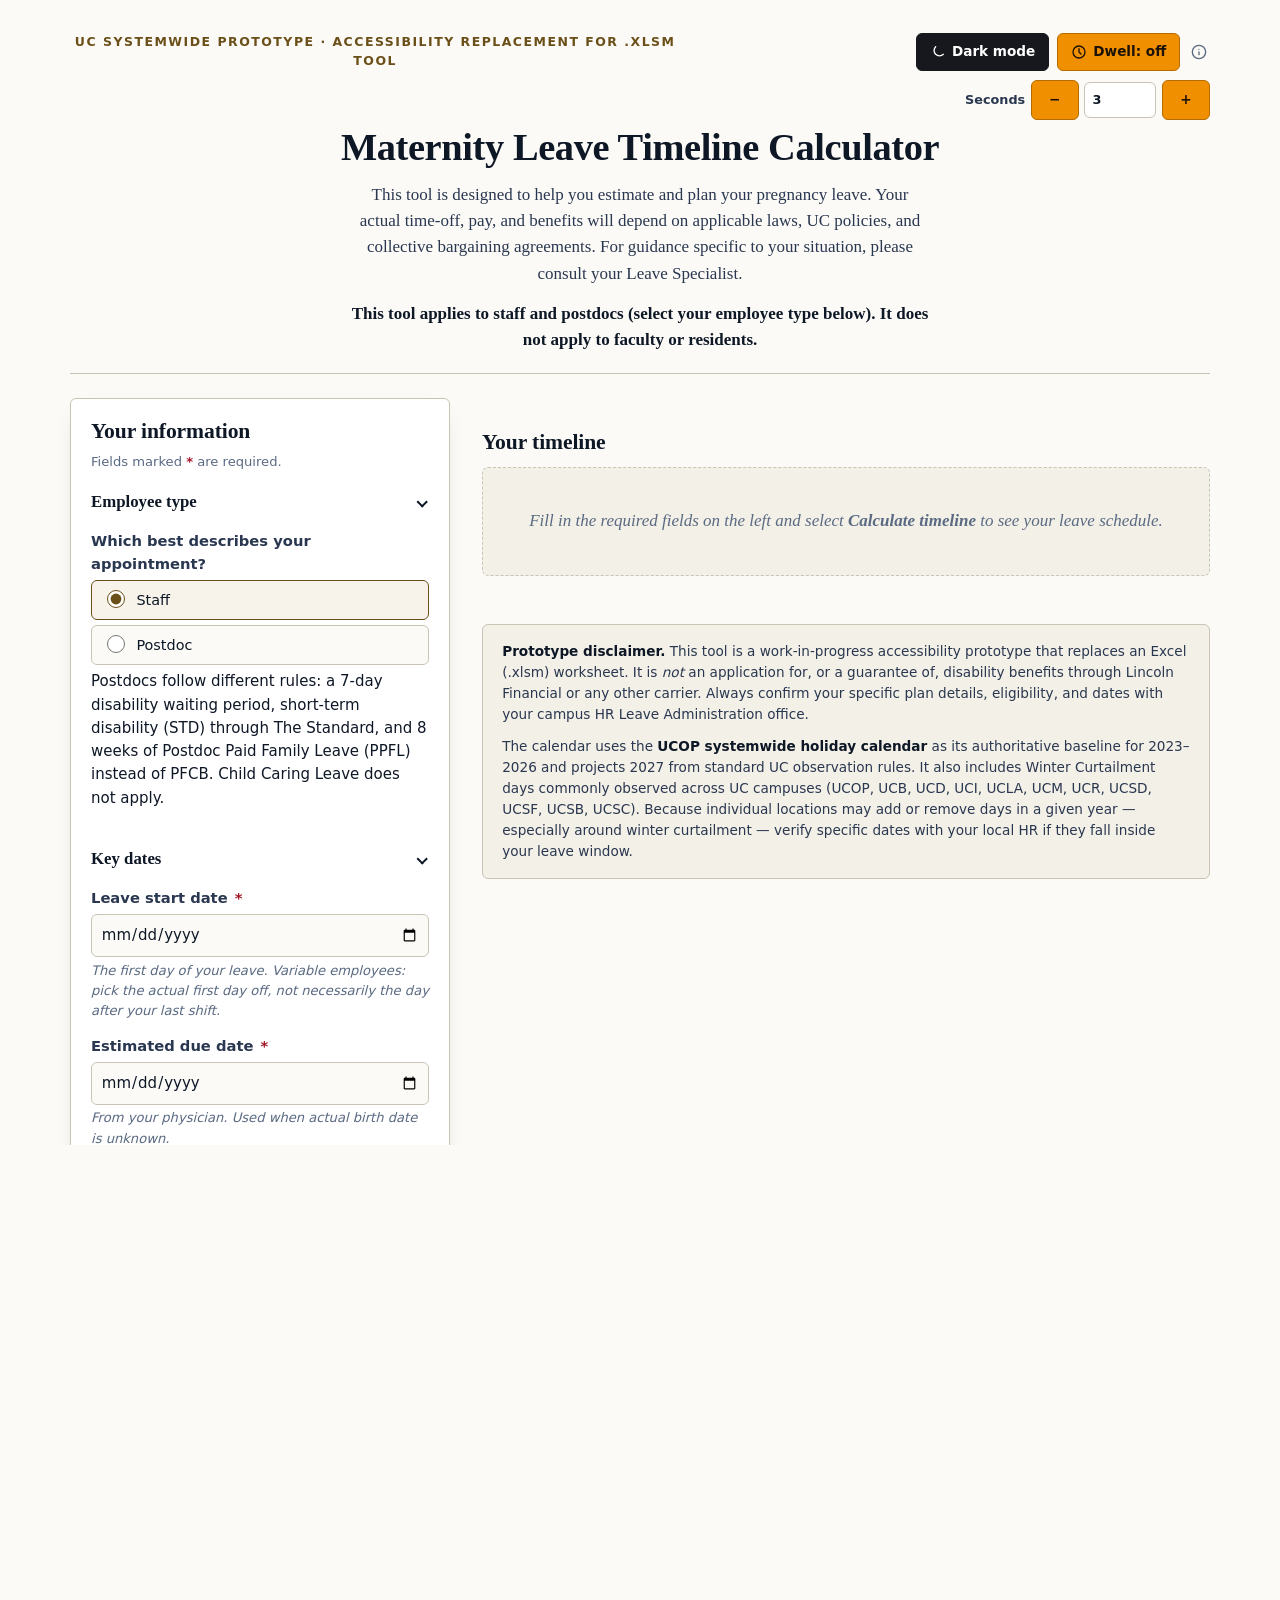
==== commit 25b784a1: "style: color accents for action buttons Reset is red (#b00020, white text, 7.3:1); Print, Save as PD" ====
--- a/leave_calculator.html
+++ b/leave_calculator.html
@@ -9,7 +9,7 @@
      CSP deliberately denies everything by default and only allows same-origin
      scripts, styles, images, and fonts. No inline scripts, no inline styles,
      no external resources, no network requests, no embedding via iframe. -->
-<meta http-equiv="Content-Security-Policy" content="default-src 'none'; script-src 'sha256-dBiDhFvSZLfX8gm+h9zObjOb1H3OoktCsG7iXXxxjX4=' 'sha256-E1G41MpPfSyfxxwry7xtEjFzq2rmwTleWyifh77i3qQ='; style-src 'sha256-/cpHbKdSsarM3XW/FoBlo3rFCTRtvLdHhxS/TSKVrJE='; img-src 'self' data:; font-src 'self'; connect-src 'none'; base-uri 'none'; form-action 'none'; object-src 'none'; frame-ancestors 'none'; upgrade-insecure-requests">
+<meta http-equiv="Content-Security-Policy" content="default-src 'none'; script-src 'sha256-dBiDhFvSZLfX8gm+h9zObjOb1H3OoktCsG7iXXxxjX4=' 'sha256-ikPV4/N/rfDlu16fKYHb/t8RGkyu7B2PgnsSFTy19Js='; style-src 'sha256-j/1v5sTy0qyAc+qtKWjVPM3OzVhyfQZKP8W/K1U0RwY='; img-src 'self' data:; font-src 'self'; connect-src 'none'; base-uri 'none'; form-action 'none'; object-src 'none'; frame-ancestors 'none'; upgrade-insecure-requests">
 <meta name="referrer" content="strict-origin-when-cross-origin">
 <meta http-equiv="X-Content-Type-Options" content="nosniff">
 
@@ -305,7 +305,7 @@
   }
   #dwellToggle[aria-pressed="true"] {
     border-color: var(--focus);
-    color: var(--ink);
+    color: var(--btn-orange-text, var(--ink));
     box-shadow: inset 0 0 0 1px var(--focus);
   }
   .dwell-time-field {
@@ -393,6 +393,71 @@
     margin: .5rem auto .25rem;
   }
   .masthead .dwell-info-note p + p { margin-top: .5rem; }
+
+  /* ------------------------------------------------------------
+     Button color accents
+     Reset is red; Print, Save as PDF, the Dwell toggle, and every
+     dwell stepper (field steppers and the seconds − / + pair) are
+     orange; the theme toggle is black with white text/icons in the
+     day theme and orange in the night theme. All text/background
+     pairs measure ≥ 6:1 (white on #b00020 = 7.3, #1c1207 on
+     #f09000 = 7.6, white on #16181d = 17.8; hovers ≥ 6:1). Icons
+     use stroke: currentColor, so they follow the text color. */
+  :root {
+    --btn-red: #b00020;
+    --btn-red-hover: #8f0019;
+    --btn-red-text: #ffffff;
+    --btn-orange: #f09000;
+    --btn-orange-hover: #d67f00;
+    --btn-orange-border: #b56b00;
+    --btn-orange-text: #1c1207;
+  }
+  #resetBtn {
+    background: var(--btn-red);
+    border-color: var(--btn-red-hover);
+    color: var(--btn-red-text);
+  }
+  #resetBtn:hover {
+    background: var(--btn-red-hover);
+    border-color: var(--btn-red-hover);
+    color: var(--btn-red-text);
+  }
+  #printBtn, #pdfBtn, #dwellToggle, .dwell-stepper {
+    background: var(--btn-orange);
+    border-color: var(--btn-orange-border);
+    color: var(--btn-orange-text);
+  }
+  #printBtn:hover, #pdfBtn:hover, #dwellToggle:hover, .dwell-stepper:hover {
+    background: var(--btn-orange-hover);
+    border-color: var(--btn-orange-border);
+    color: var(--btn-orange-text);
+  }
+  /* The theme toggle's colors ride on custom properties (overridden
+     by the dark-theme token block) rather than a [data-theme]
+     descendant selector, matching how every other color in the app
+     updates the moment the theme flips. */
+  :root {
+    --theme-btn-bg: #16181d;
+    --theme-btn-bg-hover: #2f333b;
+    --theme-btn-border: #16181d;
+    --theme-btn-text: #ffffff;
+  }
+  :root[data-theme="dark"] {
+    --theme-btn-bg: var(--btn-orange);
+    --theme-btn-bg-hover: var(--btn-orange-hover);
+    --theme-btn-border: var(--btn-orange-border);
+    --theme-btn-text: var(--btn-orange-text);
+  }
+  #themeToggle {
+    background: var(--theme-btn-bg);
+    border-color: var(--theme-btn-border);
+    color: var(--theme-btn-text);
+  }
+  #themeToggle:hover {
+    background: var(--theme-btn-bg-hover);
+    border-color: var(--theme-btn-border);
+    color: var(--theme-btn-text);
+  }
 
   /* smooth body-level theme transition (but only after initial paint) */
   body.theme-transitions,
@@ -1275,11 +1340,14 @@
       <span class="sr-only">(required)</span> are required.
     </p>
 
-    <!-- Error summary: list of all validation problems, announced via
-         role="alert" (implicit aria-live="assertive") and focused on show
-         so screen readers reliably speak the full list. Each link jumps
-         to and focuses the corresponding field. -->
-    <div id="errorSummary" class="error-summary" role="alert"
+    <!-- Error summary: list of all validation problems. Announced ONCE,
+         by moving focus to the container on show (tabindex="-1") — the
+         single announcement channel. No role="alert" here and none on
+         the inline field messages, so screen readers are not hit with
+         the same errors three times; each inline message is instead
+         read in context via the field's aria-describedby. Each link
+         jumps to and focuses the corresponding field. -->
+    <div id="errorSummary" class="error-summary"
          aria-labelledby="errorSummaryHeading" tabindex="-1" hidden>
       <h3 id="errorSummaryHeading" class="error-summary-heading">
         <span class="error-summary-icon" aria-hidden="true">⚠</span>
@@ -1318,7 +1386,7 @@
           <input type="date" id="lastDay" name="lastDay" required
                  aria-required="true" aria-describedby="lastDay-hint lastDay-err">
           <span class="hint" id="lastDay-hint">The first day of your leave. Variable employees: pick the actual first day off, not necessarily the day after your last shift. <span class="postdoc-only">Postdocs typically begin leave 2 weeks before the estimated due date.</span></span>
-          <span class="err-msg" id="lastDay-err" role="alert" hidden></span>
+          <span class="err-msg" id="lastDay-err" hidden></span>
         </div>
 
         <div class="field">
@@ -1326,7 +1394,7 @@
           <input type="date" id="dueDate" name="dueDate" required
                  aria-required="true" aria-describedby="dueDate-hint dueDate-err">
           <span class="hint" id="dueDate-hint">From your physician. Used when actual birth date is unknown.</span>
-          <span class="err-msg" id="dueDate-err" role="alert" hidden></span>
+          <span class="err-msg" id="dueDate-err" hidden></span>
         </div>
 
         <div class="row">
@@ -1354,7 +1422,7 @@
             <option value="C-section">C-section (56-day PDL)</option>
           </select>
           <span class="hint" id="deliveryType-hint">Determines typical Pregnancy Disability Leave length.</span>
-          <span class="err-msg" id="deliveryType-err" role="alert" hidden></span>
+          <span class="err-msg" id="deliveryType-err" hidden></span>
         </div>
 
         <fieldset class="radio-group" aria-describedby="lincDisability-hint">
@@ -1395,14 +1463,14 @@
               <input type="number" id="hoursPerDay" name="hoursPerDay"
                      min="1" max="24" step="0.5" value="12"
                      aria-describedby="hoursPerDay-err">
-              <span class="err-msg" id="hoursPerDay-err" role="alert" hidden></span>
+              <span class="err-msg" id="hoursPerDay-err" hidden></span>
             </div>
             <div class="field">
               <label for="daysPerWeek">Days per week</label>
               <input type="number" id="daysPerWeek" name="daysPerWeek"
                      min="1" max="7" step="1" value="3"
                      aria-describedby="daysPerWeek-err">
-              <span class="err-msg" id="daysPerWeek-err" role="alert" hidden></span>
+              <span class="err-msg" id="daysPerWeek-err" hidden></span>
             </div>
           </div>
         </div>
@@ -1416,7 +1484,7 @@
           <input type="number" id="sickHours" name="sickHours" min="0" step="1" required
                  aria-required="true" aria-describedby="sickHours-hint sickHours-err">
           <span class="hint" id="sickHours-hint">Enter total accrued sick hours. The tool converts to working days based on your schedule. <span class="postdoc-only">Postdocs: sick leave can be used during disability leave only while you are not receiving disability (STD) benefits — the tool applies sick leave before STD income begins.</span></span>
-          <span class="err-msg" id="sickHours-err" role="alert" hidden></span>
+          <span class="err-msg" id="sickHours-err" hidden></span>
         </div>
 
         <div class="field">
@@ -1523,7 +1591,7 @@
             <input type="number" id="pfcbWeeks" name="pfcbWeeks" min="0" max="8" step="1"
                    aria-describedby="pfcbWeeks-hint pfcbWeeks-err">
             <span class="hint" id="pfcbWeeks-hint"><span class="staff-only">Pay for Family Care and Bonding. Enter weeks (UC standard is up to 8).</span><span class="postdoc-only">Postdoc Paid Family Leave. Enter weeks (up to 8 per birth).</span></span>
-            <span class="err-msg" id="pfcbWeeks-err" role="alert" hidden></span>
+            <span class="err-msg" id="pfcbWeeks-err" hidden></span>
           </div>
           <div class="field">
             <label for="pfcbStart"><span class="staff-only">PFCB begin date</span><span class="postdoc-only">PPFL begin date</span></label>
@@ -1564,7 +1632,7 @@
             <input type="number" id="cclWeeks" name="cclWeeks" min="0" max="26" step="1"
                    aria-describedby="cclWeeks-hint cclWeeks-err">
             <span class="hint" id="cclWeeks-hint">Leave blank or 0 to skip. See the info button above for the week limits.</span>
-            <span class="err-msg" id="cclWeeks-err" role="alert" hidden></span>
+            <span class="err-msg" id="cclWeeks-err" hidden></span>
           </div>
           <div class="field">
             <label for="cclAnchor">CCL starts after</label>
@@ -2651,10 +2719,12 @@
 
 /* Render (or clear) the consolidated error summary at the top of the
    form. On show, the summary element gets programmatic focus so screen
-   readers read its content — a belt-and-braces backup to role="alert",
-   because focus-based announcement is the most reliable mechanism across
-   AT combinations. Also routes a count message through the polite
-   status channel for redundancy. */
+   readers read its content — the ONE announcement channel for
+   validation errors. Deliberately no role="alert" on the summary, no
+   alerts on the inline messages, and no extra live-region count: a
+   single failed submit produces a single announcement, and each
+   field's own message is read in context through aria-describedby
+   when the user reaches it. */
 function renderErrorSummary(errors) {
   const summary = document.getElementById('errorSummary');
   const list = document.getElementById('errorSummaryList');
@@ -2694,14 +2764,9 @@
   });
 
   summary.hidden = false;
-  /* Defer focus to next tick so the element is fully rendered and the
-     role="alert" has had a chance to register as a live region. */
+  /* Defer focus to the next tick so the element is fully rendered
+     before the focus-driven announcement fires. */
   setTimeout(() => { summary.focus(); }, 0);
-
-  const countMsg = errors.length === 1
-    ? 'There is 1 problem with your information. Please review the error summary.'
-    : 'There are ' + errors.length + ' problems with your information. Please review the error summary.';
-  liveSay(countMsg);
 }
 
 const liveSay = msg => {
@@ -2714,10 +2779,9 @@
     const input = collect();
     if (!validate(input)) {
       /* Validation failed. renderErrorSummary (called from validate)
-         already populated the summary, announced the count through the
-         polite live region, and moved focus to the summary itself so
-         the user's screen reader reads the heading and error list. No
-         further action needed here. */
+         already populated the summary and moved focus to it — the
+         single announcement of the heading and error list. No further
+         action needed here. */
       return false;
     }
     const r = calculate(input);
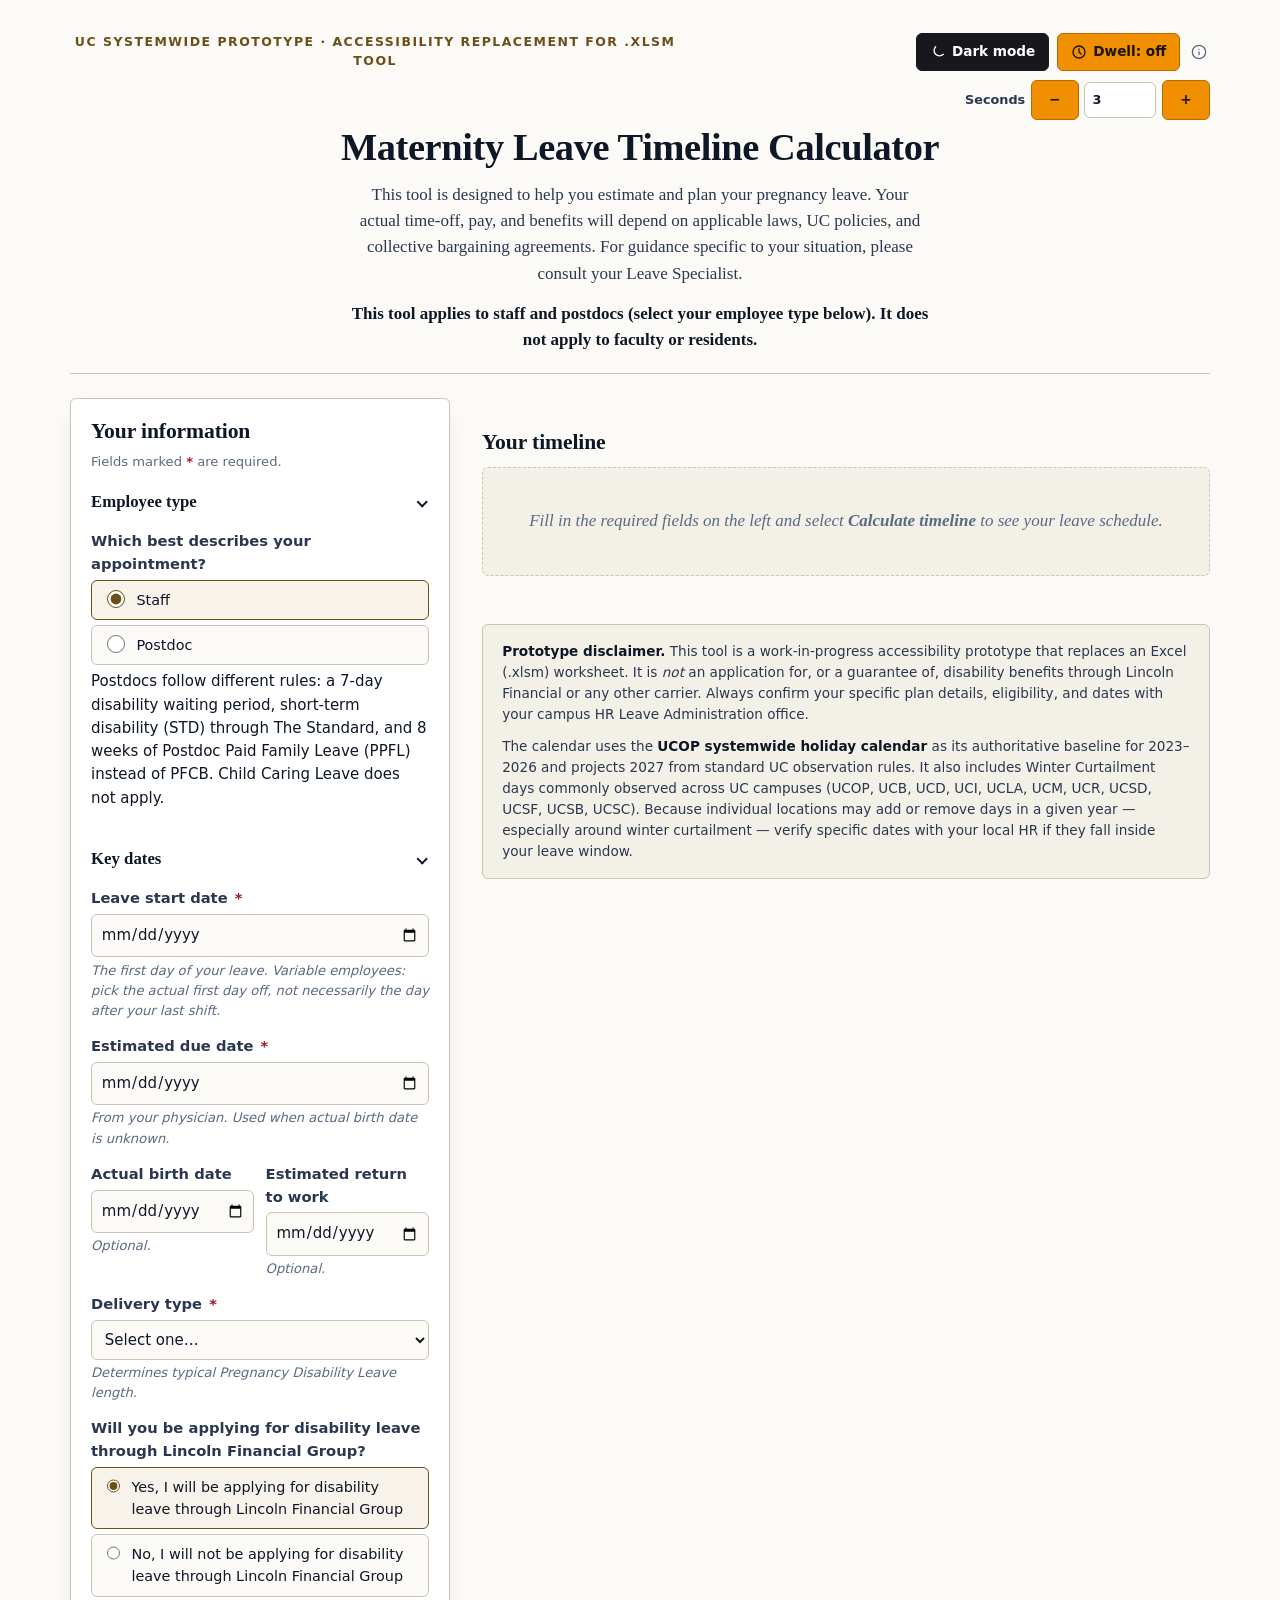
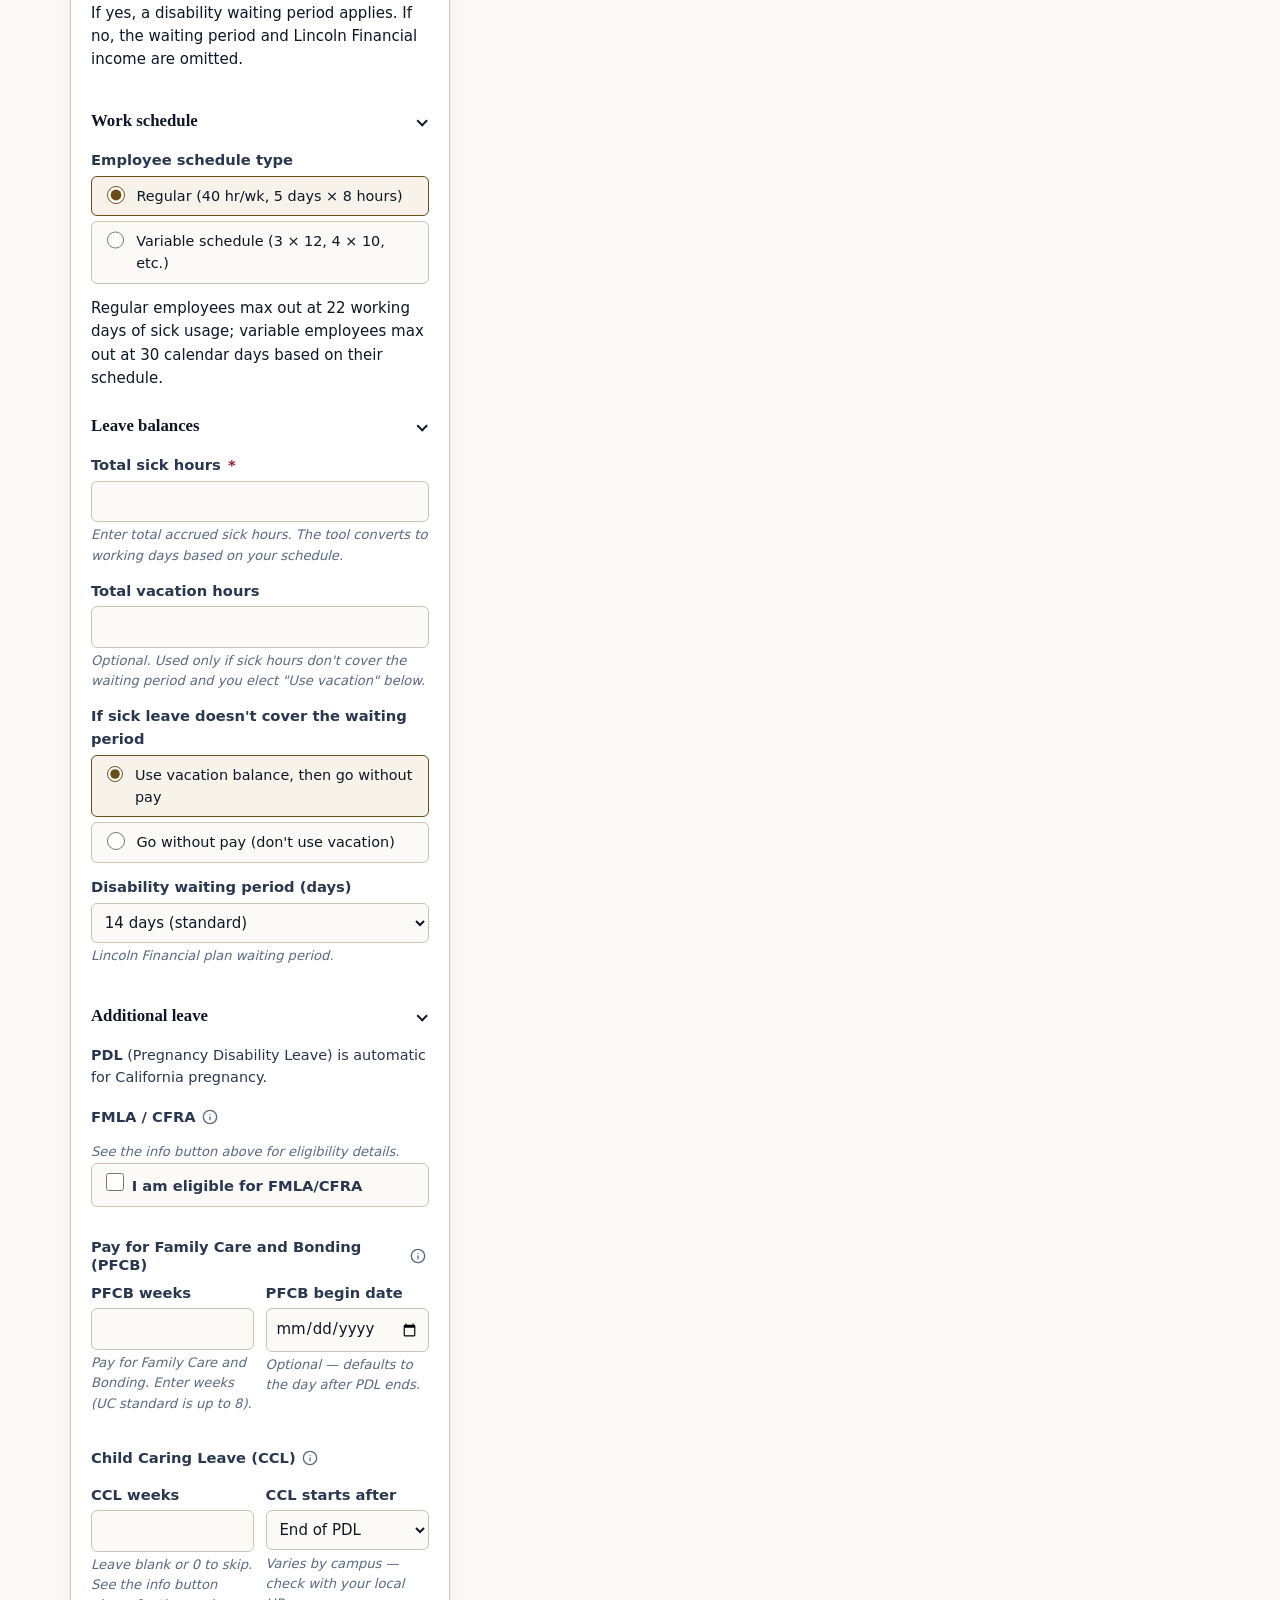
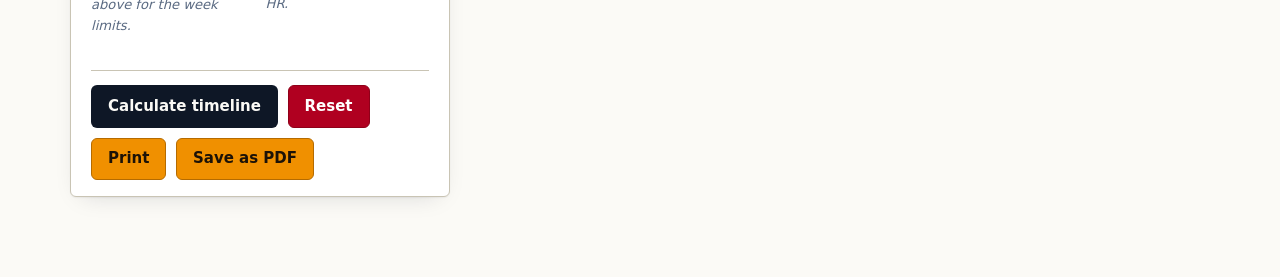
==== commit 60c019d7: "fix: dwell chevron collision and countdown restarts on pointer wobble Two dwell fixes. (1) The colla" ====
--- a/leave_calculator.html
+++ b/leave_calculator.html
@@ -9,7 +9,7 @@
      CSP deliberately denies everything by default and only allows same-origin
      scripts, styles, images, and fonts. No inline scripts, no inline styles,
      no external resources, no network requests, no embedding via iframe. -->
-<meta http-equiv="Content-Security-Policy" content="default-src 'none'; script-src 'sha256-dBiDhFvSZLfX8gm+h9zObjOb1H3OoktCsG7iXXxxjX4=' 'sha256-ikPV4/N/rfDlu16fKYHb/t8RGkyu7B2PgnsSFTy19Js='; style-src 'sha256-j/1v5sTy0qyAc+qtKWjVPM3OzVhyfQZKP8W/K1U0RwY='; img-src 'self' data:; font-src 'self'; connect-src 'none'; base-uri 'none'; form-action 'none'; object-src 'none'; frame-ancestors 'none'; upgrade-insecure-requests">
+<meta http-equiv="Content-Security-Policy" content="default-src 'none'; script-src 'sha256-dBiDhFvSZLfX8gm+h9zObjOb1H3OoktCsG7iXXxxjX4=' 'sha256-r2IF4jgzTrUcoSc8HA9k7i7ZKUlCJSjXGlMmIfsFqtM='; style-src 'sha256-ktWH9s+UAZqBddVtmwWHhQRB//Qgg2t5VUp6d6TdJh0='; img-src 'self' data:; font-src 'self'; connect-src 'none'; base-uri 'none'; form-action 'none'; object-src 'none'; frame-ancestors 'none'; upgrade-insecure-requests">
 <meta name="referrer" content="strict-origin-when-cross-origin">
 <meta http-equiv="X-Content-Type-Options" content="nosniff">
 
@@ -540,6 +540,31 @@
   .fieldset-toggle[aria-expanded="false"]::after { transform: rotate(-45deg); }
   @media (prefers-reduced-motion: reduce) {
     .fieldset-toggle::after { transition: none; }
+  }
+  /* The section-header chevron owns this element's ::after, so the
+     generic dwell progress bar (also ::after) would merge with it and
+     render as a rotated, growing streak. Restore the chevron's
+     geometry while arming and draw the bar with ::before instead —
+     nothing else styles ::before on these buttons. */
+  .fieldset-toggle.dwell-arming::after {
+    position: static;
+    left: auto;
+    bottom: auto;
+    width: .5em;
+    height: .5em;
+    background: none;
+    animation: none;
+  }
+  .fieldset-toggle.dwell-arming::before {
+    content: "";
+    position: absolute;
+    left: 0;
+    bottom: 0;
+    height: 4px;
+    width: 0;
+    background: var(--focus);
+    pointer-events: none;
+    animation: dwell-fill var(--dwell-ms, 3000ms) linear forwards;
   }
 
   .field {
@@ -2968,6 +2993,12 @@
 const DWELL_DEFAULT_SECONDS = 3;
 const DWELL_MIN_SECONDS = 1;
 const DWELL_MAX_SECONDS = 60;
+/* Exit grace: leaving a control this briefly does NOT cancel or restart
+   its countdown. Without it, the pointer tremor typical of this
+   feature's users restarts the timer on every boundary wobble, making a
+   3-second dwell feel like 5+ seconds on small targets like the
+   steppers. Moving away and staying away still cancels (SC 2.5.2). */
+const DWELL_EXIT_GRACE_MS = 250;
 /* Elements activated with a synthetic click vs. focused. Radio and
    checkbox inputs are click targets (click() toggles them and fires
    change); text-entry inputs are focus targets. Selects get special
@@ -3016,6 +3047,11 @@
   let timer = null;
   let firedEl = null;   /* element that just activated — blocked until pointerout */
   let openSelect = null; /* select currently expanded into an inline listbox */
+  let exitTimer = null;  /* pending exit-grace disarm (see DWELL_EXIT_GRACE_MS) */
+
+  const cancelExit = () => {
+    if (exitTimer) { clearTimeout(exitTimer); exitTimer = null; }
+  };
 
   const collapseSelect = (sel) => {
     if (!sel) return;
@@ -3130,7 +3166,13 @@
   const onPointerOver = (e) => {
     if (!enabled) return;
     const target = resolveTarget(e.target);
-    if (target === armedEl || (target && target === firedEl)) return;
+    if (target === armedEl || (target && target === firedEl)) {
+      /* Back on the same control within the grace window: keep the
+         running countdown (or the re-fire block) untouched. */
+      cancelExit();
+      return;
+    }
+    cancelExit();
     disarm();
     firedEl = null;
     if (!target) return;
@@ -3140,13 +3182,24 @@
   const onPointerOut = (e) => {
     if (!enabled) return;
     const related = e.relatedTarget;
-    if (armedEl && armedEl.contains(e.target) &&
-        (!related || !armedEl.contains(related))) {
-      disarm();
-    }
-    if (firedEl && firedEl.contains(e.target) &&
-        (!related || !firedEl.contains(related))) {
-      firedEl = null;
+    const leavingArmed = armedEl && armedEl.contains(e.target) &&
+        (!related || !armedEl.contains(related));
+    const leavingFired = firedEl && firedEl.contains(e.target) &&
+        (!related || !firedEl.contains(related));
+    if (leavingArmed || leavingFired) {
+      /* Don't cancel immediately — give the pointer a short grace
+         window to wobble back (see DWELL_EXIT_GRACE_MS). The staleness
+         checks matter: if the pointer reached another target first,
+         onPointerOver already re-armed and this callback must not
+         clobber the new state. */
+      const armedAtExit = leavingArmed ? armedEl : null;
+      const firedAtExit = leavingFired ? firedEl : null;
+      cancelExit();
+      exitTimer = setTimeout(() => {
+        exitTimer = null;
+        if (armedAtExit && armedEl === armedAtExit) disarm();
+        if (firedAtExit && firedEl === firedAtExit) firedEl = null;
+      }, DWELL_EXIT_GRACE_MS);
     }
     /* Leaving an expanded select entirely closes it without choosing. */
     if (openSelect && openSelect.contains(e.target) &&
@@ -3160,6 +3213,7 @@
      an expanded select also closes it (a press inside lets the native
      listbox selection happen; the change listener below collapses). */
   const onPointerDown = (e) => {
+    cancelExit();
     disarm();
     firedEl = null;
     if (openSelect && e.target.nodeType === 1 && !openSelect.contains(e.target)) {
@@ -3273,7 +3327,7 @@
        click() runs this handler — clearing it here is correct because the
        pointer handlers ignore events entirely while disabled, so the
        re-arm guard has no job left to do. */
-    if (!enabled) { disarm(); firedEl = null; collapseSelect(openSelect); }
+    if (!enabled) { cancelExit(); disarm(); firedEl = null; collapseSelect(openSelect); }
     if (announce) {
       liveSay(enabled
         ? 'Dwell clicking on. Rest the pointer on a control for '
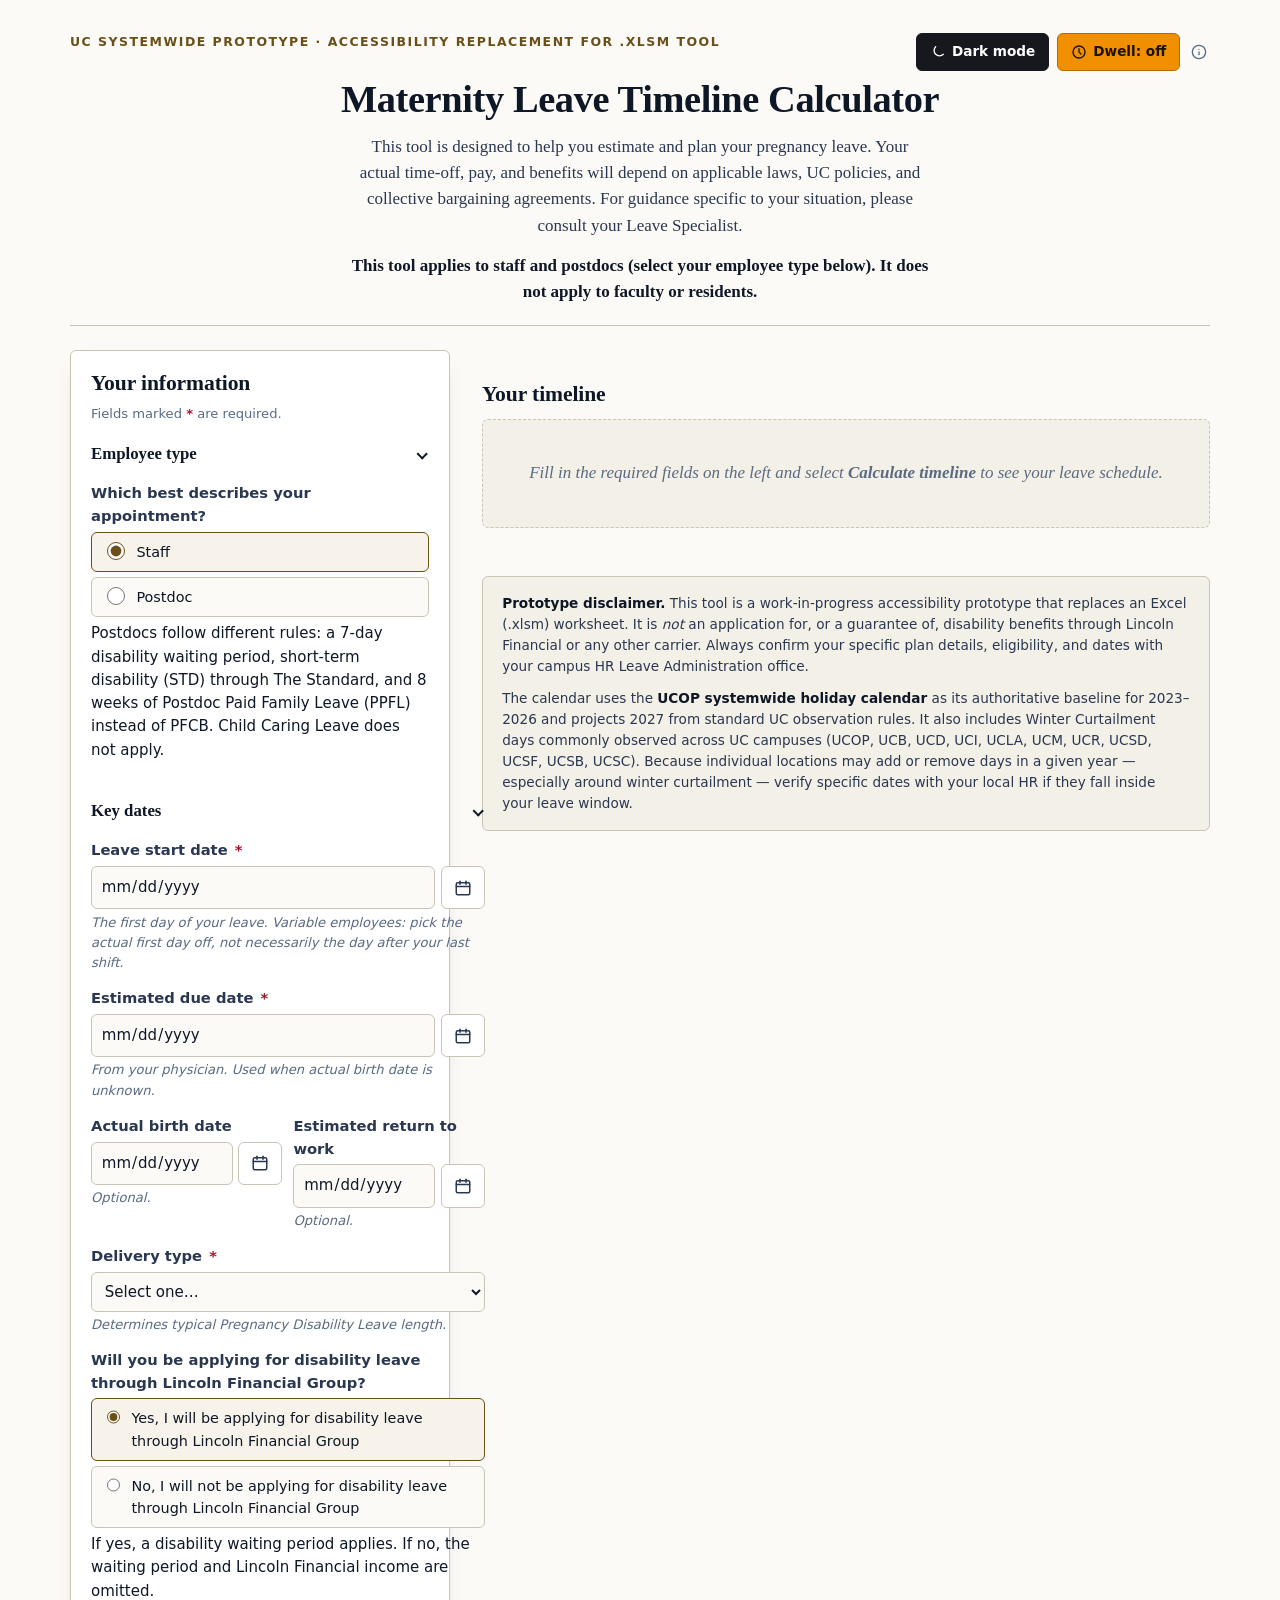
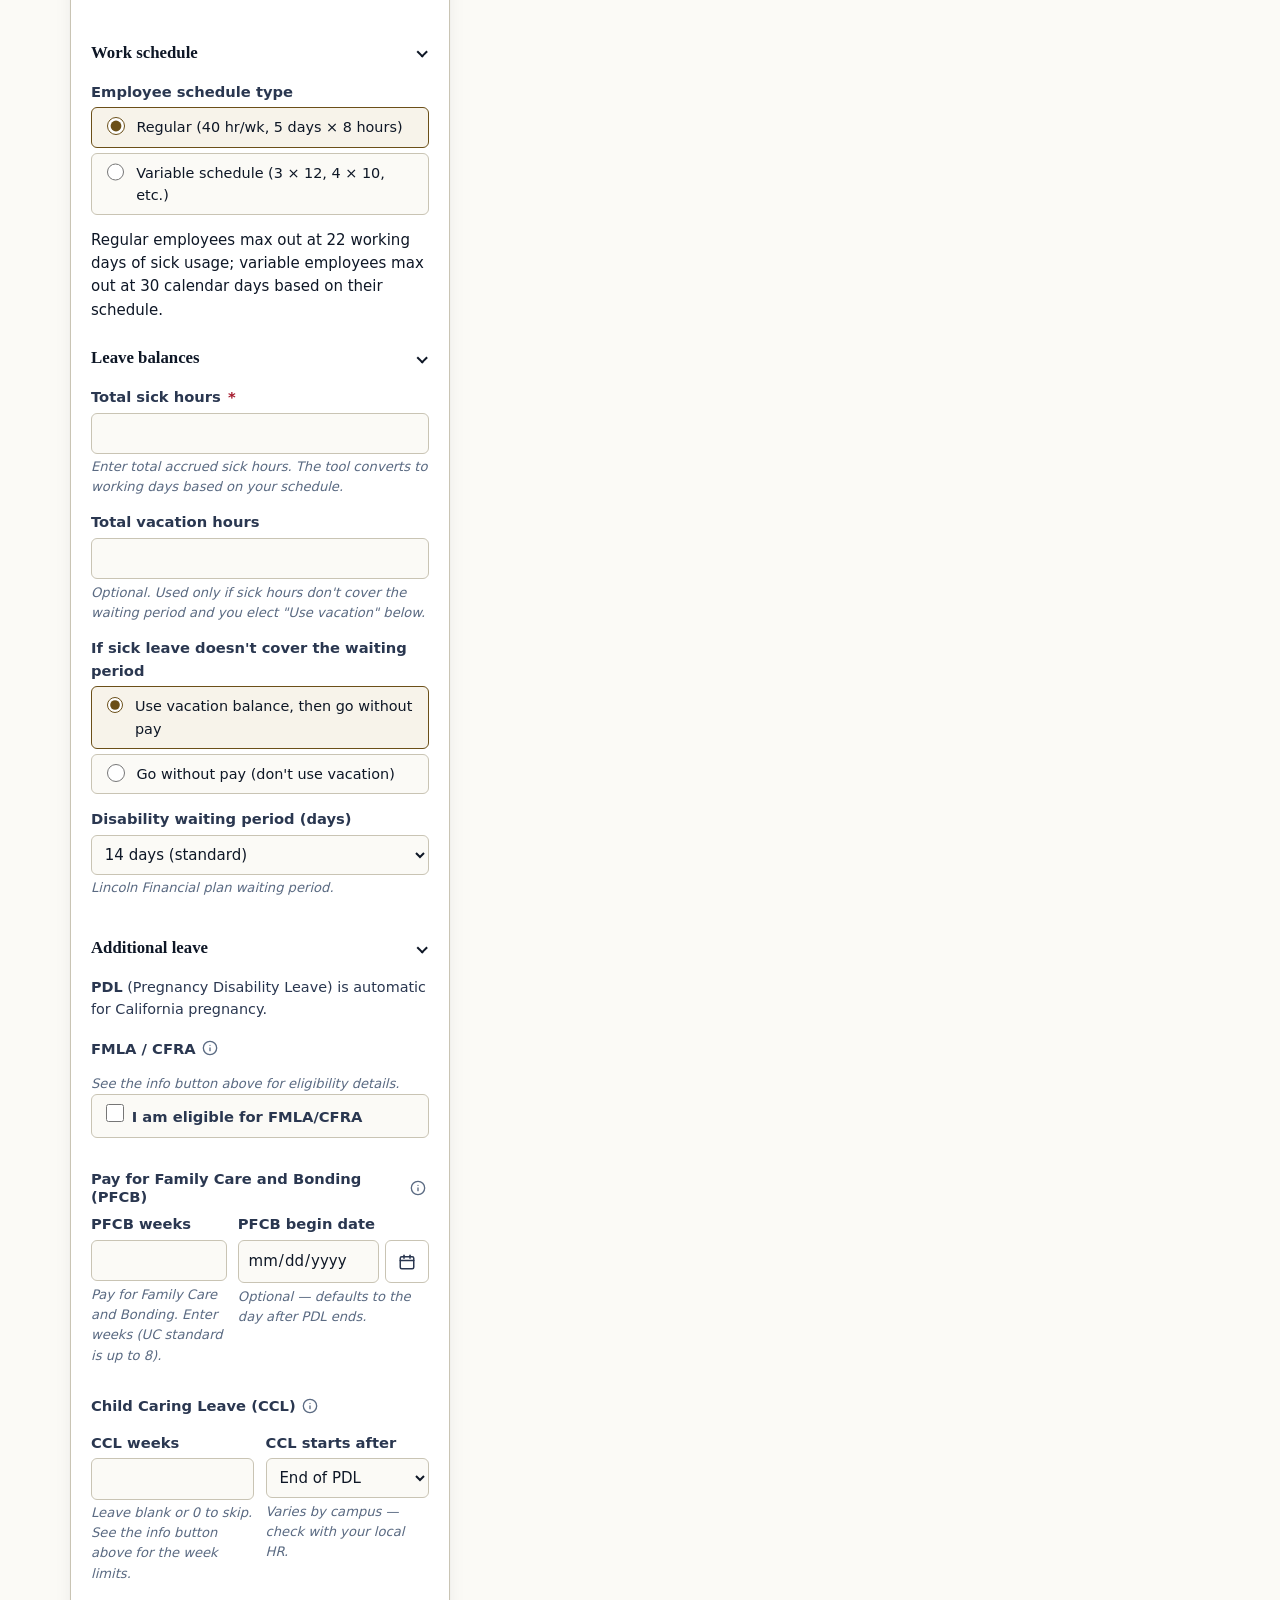
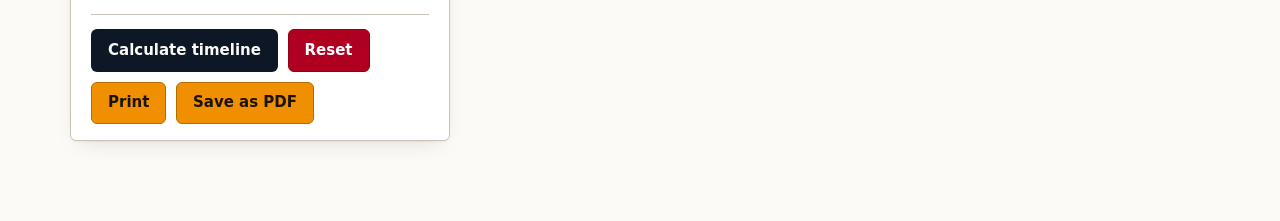
==== commit 7be9eae6: "fix: keyboard-accessible steppers, unique date picker labels, hidden-attribute guard Three related a" ====
--- a/leave_calculator.html
+++ b/leave_calculator.html
@@ -9,7 +9,7 @@
      CSP deliberately denies everything by default and only allows same-origin
      scripts, styles, images, and fonts. No inline scripts, no inline styles,
      no external resources, no network requests, no embedding via iframe. -->
-<meta http-equiv="Content-Security-Policy" content="default-src 'none'; script-src 'sha256-dBiDhFvSZLfX8gm+h9zObjOb1H3OoktCsG7iXXxxjX4=' 'sha256-r2IF4jgzTrUcoSc8HA9k7i7ZKUlCJSjXGlMmIfsFqtM='; style-src 'sha256-ktWH9s+UAZqBddVtmwWHhQRB//Qgg2t5VUp6d6TdJh0='; img-src 'self' data:; font-src 'self'; connect-src 'none'; base-uri 'none'; form-action 'none'; object-src 'none'; frame-ancestors 'none'; upgrade-insecure-requests">
+<meta http-equiv="Content-Security-Policy" content="default-src 'none'; script-src 'sha256-dBiDhFvSZLfX8gm+h9zObjOb1H3OoktCsG7iXXxxjX4=' 'sha256-kDRGkRqpfwY/quE+dk/w6aVzY65Kk3tWdiY67wFDpKg='; style-src 'sha256-kl/x5uKhHl+CCJmC4mQhXuu9lmAGnXmmtwaoO5kib78='; img-src 'self' data:; font-src 'self'; connect-src 'none'; base-uri 'none'; form-action 'none'; object-src 'none'; frame-ancestors 'none'; upgrade-insecure-requests">
 <meta name="referrer" content="strict-origin-when-cross-origin">
 <meta http-equiv="X-Content-Type-Options" content="nosniff">
 
@@ -166,6 +166,13 @@
 
   /* ---------- reset / base ---------- */
   *, *::before, *::after { box-sizing: border-box; }
+  /* The hidden attribute must always win. Component rules that set an
+     explicit display (.field is block, .dwell-time-field is flex, and
+     so on) otherwise beat the user agent's [hidden] { display: none },
+     leaving "hidden" elements on screen and in the accessibility tree
+     — which silently broke the disability waiting-period field and the
+     dwell seconds control. */
+  [hidden] { display: none !important; }
   html { -webkit-text-size-adjust: 100%; }
   body {
     margin: 0;
@@ -603,6 +610,48 @@
   .field select:focus {
     border-color: var(--focus);
     background: var(--surface-1);
+  }
+
+  /* Date field + its uniquely labeled picker button. The native
+     calendar button is hidden only once ours is in place (JS adds
+     .has-show-picker), so a browser that cannot do the swap keeps
+     working normally. */
+  .date-input-row {
+    display: flex;
+    align-items: stretch;
+    gap: .35rem;
+  }
+  .date-input-row input[type="date"] { flex: 1 1 auto; min-width: 0; }
+  body.has-show-picker .field input[type="date"]::-webkit-calendar-picker-indicator {
+    display: none;
+  }
+  .date-picker-btn {
+    flex: 0 0 auto;
+    display: inline-flex;
+    align-items: center;
+    justify-content: center;
+    width: 44px;
+    min-height: 40px;
+    padding: 0;
+    background: var(--surface-1);
+    border: 1px solid var(--rule);
+    border-radius: var(--radius);
+    color: var(--ink-soft);
+    cursor: pointer;
+  }
+  .date-picker-btn:hover {
+    background: var(--surface-2);
+    border-color: var(--ink-mute);
+    color: var(--ink);
+  }
+  .date-picker-btn svg {
+    width: 18px;
+    height: 18px;
+    stroke: currentColor;
+    fill: none;
+    stroke-width: 2;
+    stroke-linecap: round;
+    stroke-linejoin: round;
   }
   .field input[aria-invalid="true"],
   .field select[aria-invalid="true"] {
@@ -2911,6 +2960,121 @@
   liveSay(next === 'dark' ? 'Switched to dark mode.' : 'Switched to light mode.');
 }
 
+/* Visible label text for a form control, used to build unique
+   accessible names for the controls we generate beside it (date
+   picker buttons, dwell steppers). Reads an explicit label[for=…]
+   first, then a wrapping label, and strips the required marker.
+   Mode-aware: a label carrying both wordings (e.g. "PFCB begin date"
+   / "PPFL begin date") contributes only the variant in force, so the
+   generated name matches what is on screen rather than running the
+   two together. Deliberately not innerText — that would return an
+   empty string for a field inside a collapsed section. */
+function fieldLabelText(input) {
+  const lab = (input.id && document.querySelector('label[for="' + input.id + '"]'))
+    || input.closest('label');
+  if (!lab) return '';
+  const hiddenVariant = document.body.classList.contains('mode-postdoc')
+    ? 'staff-only' : 'postdoc-only';
+  let text = '';
+  const walk = (node) => {
+    Array.prototype.forEach.call(node.childNodes, n => {
+      if (n.nodeType === 3) { text += n.nodeValue; return; }
+      if (n.nodeType !== 1 || n.classList.contains(hiddenVariant)) return;
+      walk(n);
+    });
+  };
+  walk(lab);
+  return text.replace(/\*/g, '').replace(/\s+/g, ' ').trim();
+}
+
+/* Generated controls (date picker buttons, dwell steppers and their
+   groups) name themselves after a field whose own label can change
+   with employee type, so each one remembers the input and a name
+   template and is re-labelled whenever the mode changes. */
+function setGeneratedLabel(el, input, template) {
+  el.labelSourceInput = input;
+  el.labelTemplate = template;
+  el.setAttribute('aria-label',
+    template.replace('%s', fieldLabelText(input) || 'field'));
+}
+
+function refreshGeneratedLabels() {
+  document.querySelectorAll('.date-picker-btn, .dwell-stepper, .dwell-steppers')
+    .forEach(el => {
+      if (!el.labelSourceInput || !el.labelTemplate) return;
+      el.setAttribute('aria-label',
+        el.labelTemplate.replace('%s', fieldLabelText(el.labelSourceInput) || 'field'));
+    });
+}
+
+/* ============================================================
+   Date picker buttons
+   -----------------------------------------------------------
+   Every native date input ships a browser-drawn calendar button
+   whose accessible name is a fixed "Show date picker" — so a form
+   with five date fields exposes five identically named buttons,
+   and a screen reader or voice-control user cannot tell which is
+   which. The shadow-DOM button cannot be relabeled, so where the
+   browser lets us hide it (the -webkit- pseudo-element, honored by
+   Blink and WebKit) we replace it with our own button named after
+   the field: "Show date picker for Estimated due date".
+   Progressive enhancement: if the picker cannot be hidden, or
+   showPicker() is unsupported, nothing changes and the native
+   control stays in place.
+   ============================================================ */
+function makeCalendarIcon() {
+  const NS = 'http://www.w3.org/2000/svg';
+  const svg = document.createElementNS(NS, 'svg');
+  svg.setAttribute('viewBox', '0 0 24 24');
+  svg.setAttribute('aria-hidden', 'true');
+  const shape = (tag, attrs) => {
+    const el = document.createElementNS(NS, tag);
+    Object.keys(attrs).forEach(k => el.setAttribute(k, attrs[k]));
+    svg.appendChild(el);
+  };
+  shape('rect', { x: 3, y: 5, width: 18, height: 16, rx: 2 });
+  shape('line', { x1: 3, y1: 10, x2: 21, y2: 10 });
+  shape('line', { x1: 8, y1: 3, x2: 8, y2: 7 });
+  shape('line', { x1: 16, y1: 3, x2: 16, y2: 7 });
+  return svg;
+}
+
+function wireDatePickerButtons() {
+  const canHideNative = (() => {
+    try {
+      return window.CSS && CSS.supports &&
+        CSS.supports('selector(input::-webkit-calendar-picker-indicator)');
+    } catch (e) { return false; }
+  })();
+  const canShowPicker = typeof HTMLInputElement.prototype.showPicker === 'function';
+  if (!canHideNative || !canShowPicker) return;
+
+  /* Gates the CSS that hides the native indicator, so the native
+     button only disappears once ours is actually in place. */
+  document.body.classList.add('has-show-picker');
+
+  document.querySelectorAll('input[type="date"]').forEach(input => {
+    const row = createEl('div', 'date-input-row');
+    input.insertAdjacentElement('beforebegin', row);
+    row.appendChild(input);
+
+    const btn = createEl('button', 'date-picker-btn');
+    btn.type = 'button';
+    /* Icon-only button: no visible text, so the aria-label is the
+       whole accessible name (no Label in Name conflict). */
+    setGeneratedLabel(btn, input, 'Show date picker for %s');
+    btn.appendChild(makeCalendarIcon());
+    btn.addEventListener('click', function () {
+      /* showPicker() requires transient user activation; a dwell
+         activation is synthetic, so fall back to focusing the field
+         (where typing and the dwell steppers still work). */
+      try { input.showPicker(); }
+      catch (e) { input.focus(); }
+    });
+    row.appendChild(btn);
+  });
+}
+
 /* ============================================================
    Collapsible form sections
    -----------------------------------------------------------
@@ -3237,23 +3401,13 @@
      be dwelled anyway). While dwell is on, every date and number input
      grows a row of stepper buttons instead: ±1 day / ±1 week for dates,
      ±1 / ±10 for numbers. The buttons are ordinary dwell click targets
-     with auto-repeat (see fireDwell), also usable by mouse; they are
-     removed from the tab order because keyboard users already have
-     arrow-key stepping on the native inputs. */
+     with auto-repeat (see fireDwell), and are equally usable by mouse
+     and by keyboard: they sit in the normal tab order (their
+     aria-labels name the field and the amount, e.g. "Increase Total
+     sick hours by 10") and only exist as tab stops while dwell mode is
+     on, since the rows are display:none otherwise. */
   const buildSteppers = () => {
-    const labelTextFor = (input) => {
-      let t = '';
-      if (input.id) {
-        const lab = document.querySelector('label[for="' + input.id + '"]');
-        if (lab) t = lab.textContent;
-      }
-      if (!t) {
-        const wrap = input.closest('label');
-        if (wrap) t = wrap.textContent;
-      }
-      return t.replace(/\*/g, '').replace(/\s+/g, ' ').trim();
-    };
-    const announceValue = (input, name) => {
+    const announceValue = (input) => {
       /* The dwell-time input announces through its own change handler. */
       if (input === timeInput) return;
       let v = input.value;
@@ -3261,17 +3415,19 @@
         const d = parseISO(v);
         if (d) v = fmtShort(d);
       }
-      liveSay(name + ' set to ' + (v === '' ? 'empty' : v) + '.');
+      liveSay((fieldLabelText(input) || 'Value')
+        + ' set to ' + (v === '' ? 'empty' : v) + '.');
     };
     const fireEvents = (input) => {
       input.dispatchEvent(new Event('input', { bubbles: true }));
       input.dispatchEvent(new Event('change', { bubbles: true }));
     };
-    const makeBtn = (group, text, ariaLabel, handler) => {
+    /* labelTemplate carries %s where the field name goes, so the
+       button can be re-labelled if that name changes with mode. */
+    const makeBtn = (group, input, text, labelTemplate, handler) => {
       const b = createEl('button', 'dwell-stepper', text);
       b.type = 'button';
-      b.tabIndex = -1;
-      b.setAttribute('aria-label', ariaLabel);
+      setGeneratedLabel(b, input, labelTemplate);
       b.addEventListener('click', handler);
       group.appendChild(b);
     };
@@ -3279,10 +3435,9 @@
       .forEach(input => {
         /* The dwell-time field has its own inline − / + buttons. */
         if (input === timeInput) return;
-        const name = labelTextFor(input) || 'Value';
         const group = createEl('div', 'dwell-steppers');
         group.setAttribute('role', 'group');
-        group.setAttribute('aria-label', name + ' dwell steppers');
+        setGeneratedLabel(group, input, '%s dwell steppers');
         if (input.type === 'number') {
           const stepN = (n) => function () {
             /* stepUp/stepDown respect the input's min/max/step and
@@ -3290,12 +3445,12 @@
             try { if (n > 0) input.stepUp(n); else input.stepDown(-n); }
             catch (e) {}
             fireEvents(input);
-            announceValue(input, name);
+            announceValue(input);
           };
-          makeBtn(group, '−10', 'Decrease ' + name + ' by 10', stepN(-10));
-          makeBtn(group, '−1', 'Decrease ' + name + ' by 1', stepN(-1));
-          makeBtn(group, '+1', 'Increase ' + name + ' by 1', stepN(1));
-          makeBtn(group, '+10', 'Increase ' + name + ' by 10', stepN(10));
+          makeBtn(group, input, '−10', 'Decrease %s by 10', stepN(-10));
+          makeBtn(group, input, '−1', 'Decrease %s by 1', stepN(-1));
+          makeBtn(group, input, '+1', 'Increase %s by 1', stepN(1));
+          makeBtn(group, input, '+10', 'Increase %s by 10', stepN(10));
         } else {
           const stepD = (days) => function () {
             const cur = input.value ? parseISO(input.value) : null;
@@ -3303,14 +3458,18 @@
             const next = cur ? addDays(cur, days) : new Date();
             input.value = ISO(next);
             fireEvents(input);
-            announceValue(input, name);
+            announceValue(input);
           };
-          makeBtn(group, '−1w', name + ' 1 week earlier', stepD(-7));
-          makeBtn(group, '−1d', name + ' 1 day earlier', stepD(-1));
-          makeBtn(group, '+1d', name + ' 1 day later', stepD(1));
-          makeBtn(group, '+1w', name + ' 1 week later', stepD(7));
+          makeBtn(group, input, '−1w', '%s 1 week earlier', stepD(-7));
+          makeBtn(group, input, '−1d', '%s 1 day earlier', stepD(-1));
+          makeBtn(group, input, '+1d', '%s 1 day later', stepD(1));
+          makeBtn(group, input, '+1w', '%s 1 week later', stepD(7));
         }
-        input.insertAdjacentElement('afterend', group);
+        /* Date inputs are wrapped in a flex row alongside their picker
+           button, so the stepper row goes after that wrapper rather
+           than inside it. */
+        const anchor = input.closest('.date-input-row') || input;
+        anchor.insertAdjacentElement('afterend', group);
       });
   };
   buildSteppers();
@@ -3423,6 +3582,9 @@
     const pfcbBtn = document.getElementById('pfcbInfoBtn');
     if (pfcbBtn) pfcbBtn.setAttribute('aria-label',
       isPostdoc ? 'About PPFL eligibility' : 'About PFCB eligibility');
+    /* Field labels that differ by mode (PFCB/PPFL) feed the generated
+       date picker and stepper names, so re-label those too. */
+    refreshGeneratedLabels();
     if (announce) {
       liveSay(isPostdoc
         ? 'Postdoc selected: 7-day waiting period, short-term disability through The Standard, PPFL instead of PFCB, no Child Caring Leave.'
@@ -3578,6 +3740,9 @@
 
   wireCollapsibleSections();
   wireInfoButtons();
+  /* Before wireDwell: the stepper rows anchor to the date wrapper
+     this creates. */
+  wireDatePickerButtons();
   wireDwell();
   wireEmployeeTypeToggle();
   wireScheduleToggle();
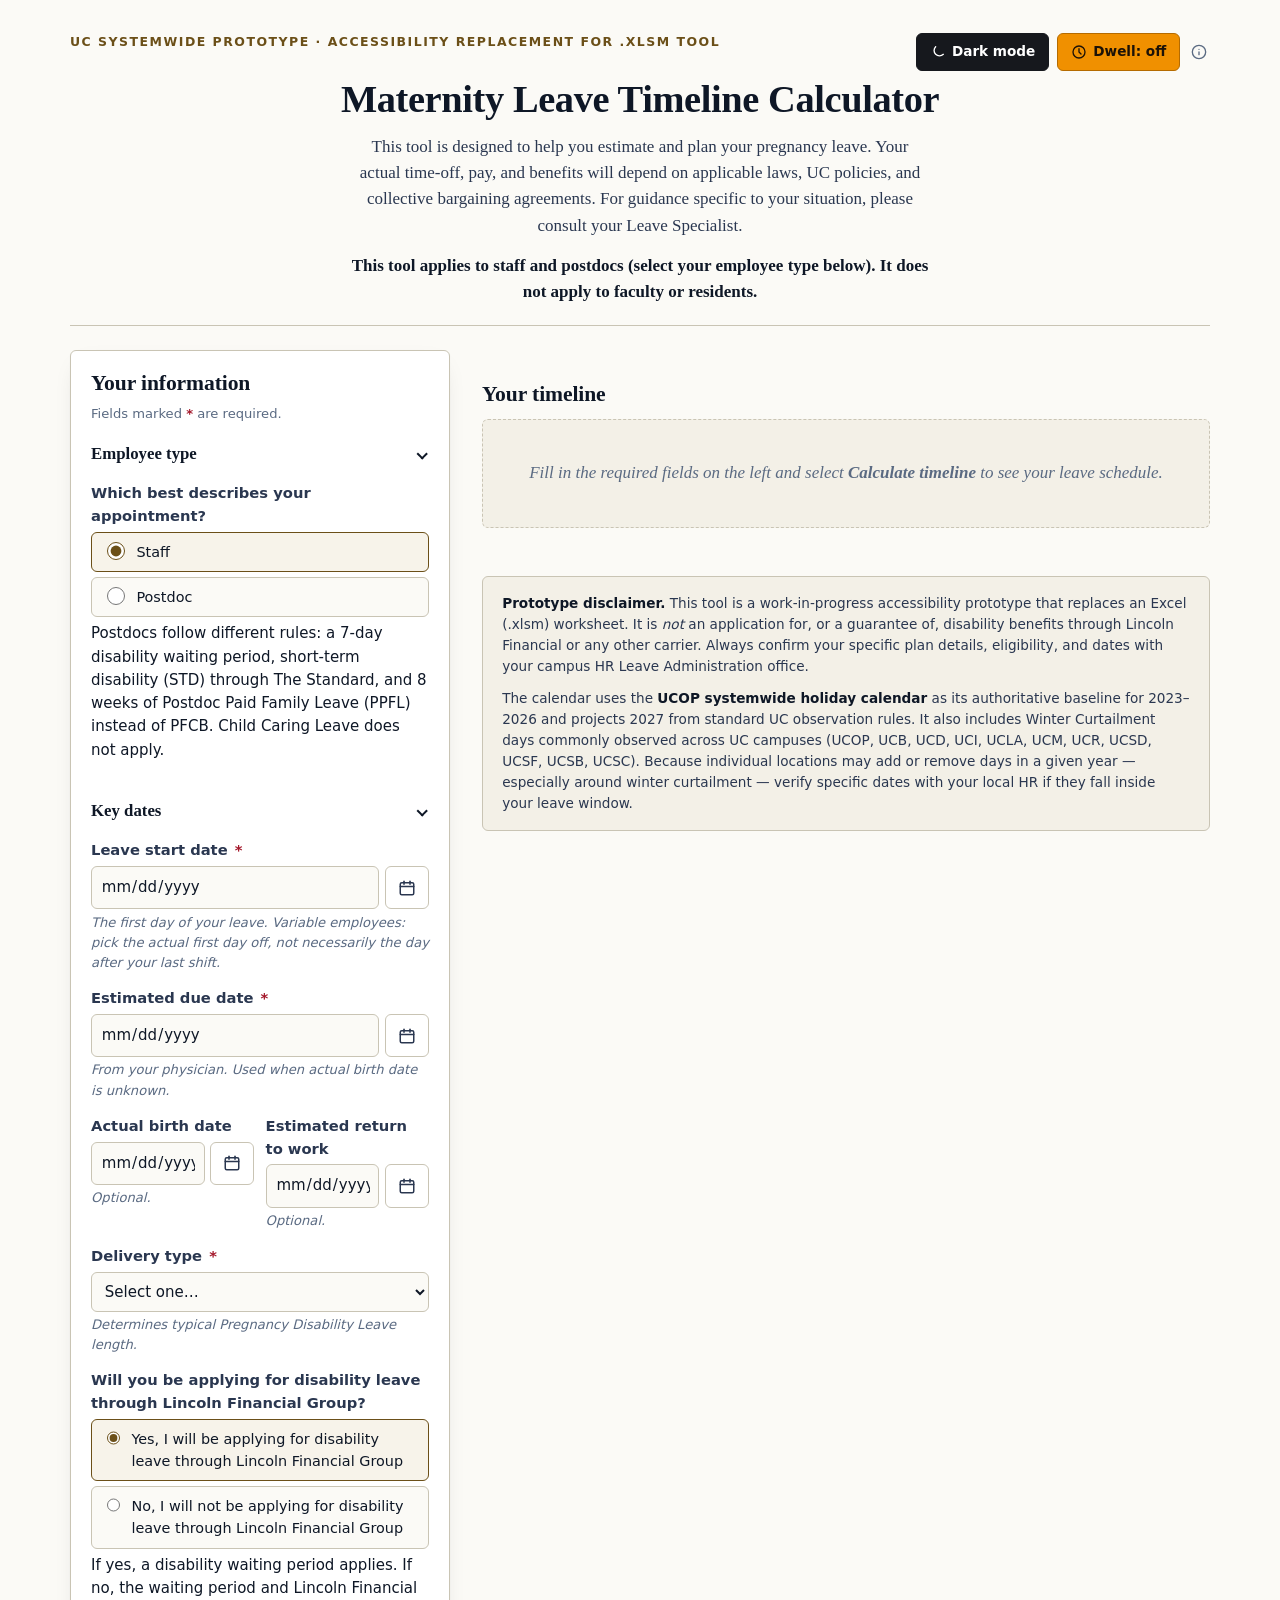
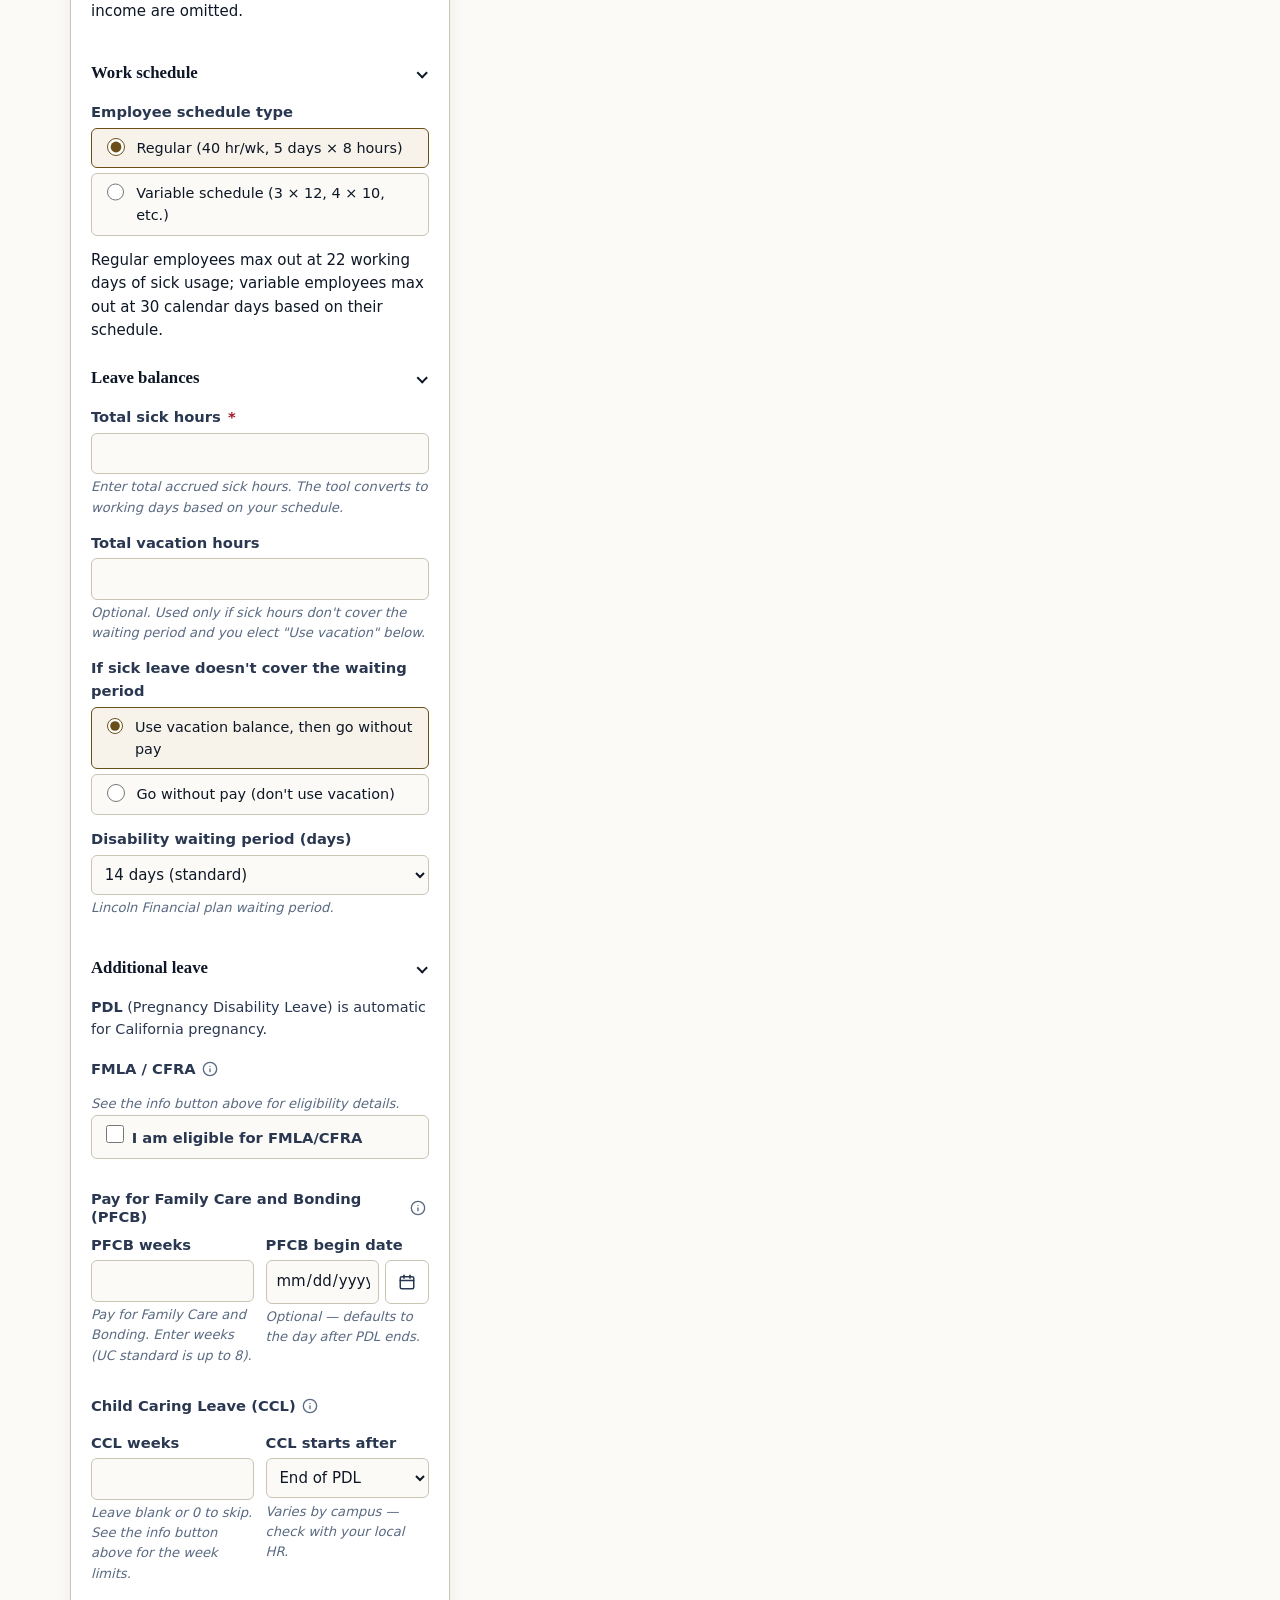
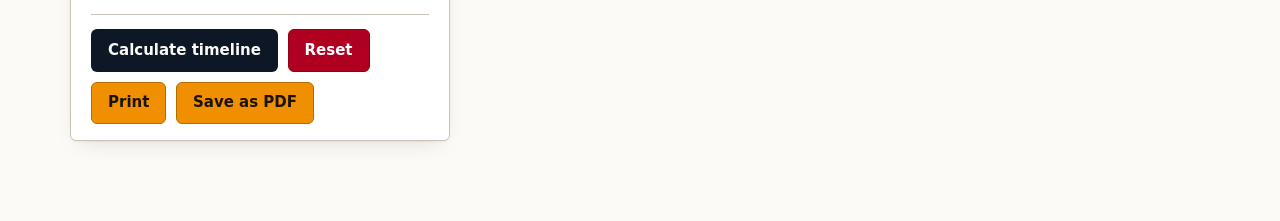
==== commit de18fa09: "fix: keep form fields inside the side panel The Key dates fieldset rendered 36px wider than the pane" ====
--- a/leave_calculator.html
+++ b/leave_calculator.html
@@ -9,7 +9,7 @@
      CSP deliberately denies everything by default and only allows same-origin
      scripts, styles, images, and fonts. No inline scripts, no inline styles,
      no external resources, no network requests, no embedding via iframe. -->
-<meta http-equiv="Content-Security-Policy" content="default-src 'none'; script-src 'sha256-dBiDhFvSZLfX8gm+h9zObjOb1H3OoktCsG7iXXxxjX4=' 'sha256-kDRGkRqpfwY/quE+dk/w6aVzY65Kk3tWdiY67wFDpKg='; style-src 'sha256-kl/x5uKhHl+CCJmC4mQhXuu9lmAGnXmmtwaoO5kib78='; img-src 'self' data:; font-src 'self'; connect-src 'none'; base-uri 'none'; form-action 'none'; object-src 'none'; frame-ancestors 'none'; upgrade-insecure-requests">
+<meta http-equiv="Content-Security-Policy" content="default-src 'none'; script-src 'sha256-dBiDhFvSZLfX8gm+h9zObjOb1H3OoktCsG7iXXxxjX4=' 'sha256-kDRGkRqpfwY/quE+dk/w6aVzY65Kk3tWdiY67wFDpKg='; style-src 'sha256-pbpUPnVv+IL1CG1IHVDXYsLBY4qxQM15lswOfPZbJiE='; img-src 'self' data:; font-src 'self'; connect-src 'none'; base-uri 'none'; form-action 'none'; object-src 'none'; frame-ancestors 'none'; upgrade-insecure-requests">
 <meta name="referrer" content="strict-origin-when-cross-origin">
 <meta http-equiv="X-Content-Type-Options" content="nosniff">
 
@@ -503,6 +503,12 @@
     border: 0;
     padding: 0;
     margin: 0 0 1rem;
+    /* Fieldsets default to min-inline-size: min-content, so one wide
+       child (a date field plus its picker button inside a two-column
+       row) inflates the whole fieldset past the side panel. Let it
+       shrink to its container like any other block. */
+    min-inline-size: 0;
+    min-width: 0;
   }
   legend {
     font-family: "Iowan Old Style", Georgia, serif;
@@ -736,7 +742,10 @@
   /* row: two side-by-side fields */
   .row {
     display: grid;
-    grid-template-columns: 1fr 1fr;
+    /* minmax(0, 1fr) rather than 1fr: a plain 1fr track refuses to
+       shrink below its content's min-content width, which pushes date
+       fields out of the panel in the two-column rows. */
+    grid-template-columns: minmax(0, 1fr) minmax(0, 1fr);
     gap: .7rem;
   }
 
@@ -1363,9 +1372,6 @@
           <line x1="12" y1="8" x2="12.01" y2="8"></line>
         </svg>
       </button>
-      <span id="dwellToggle-desc" class="sr-only">When on, resting the
-        pointer on a button, link, or form control for the dwell time
-        activates it without clicking.</span>
       <div class="dwell-time-field" id="dwellTimeField" hidden>
         <label for="dwellTime" class="dwell-time-label">Seconds</label>
         <button type="button" id="dwellTimeMinus" class="dwell-stepper dwell-time-btn"
@@ -1376,10 +1382,18 @@
         <button type="button" id="dwellTimePlus" class="dwell-stepper dwell-time-btn"
                 aria-label="Increase dwell time by 1 second">+</button>
       </div>
-      <span id="dwellTime-desc" class="sr-only">Dwell time in seconds
-        before a hovered control activates. 1 to 60. Default 3.</span>
     </div>
   </div>
+  <!-- Descriptions for the dwell controls above (linked by
+       aria-describedby, so DOM position is irrelevant). They live
+       outside the controls flex row because an absolutely positioned
+       .sr-only span takes its static position at the row's right edge,
+       which pushed 1px past the viewport on narrow screens. -->
+  <span id="dwellToggle-desc" class="sr-only">When on, resting the
+    pointer on a button, link, or form control for the dwell time
+    activates it without clicking.</span>
+  <span id="dwellTime-desc" class="sr-only">Dwell time in seconds
+    before a hovered control activates. 1 to 60. Default 3.</span>
   <div id="dwellInfoNote" class="info-note dwell-info-note" role="note"
        aria-live="polite" aria-atomic="true" hidden>
     <p><strong>Dwell clicking:</strong> hold the pointer still on a control
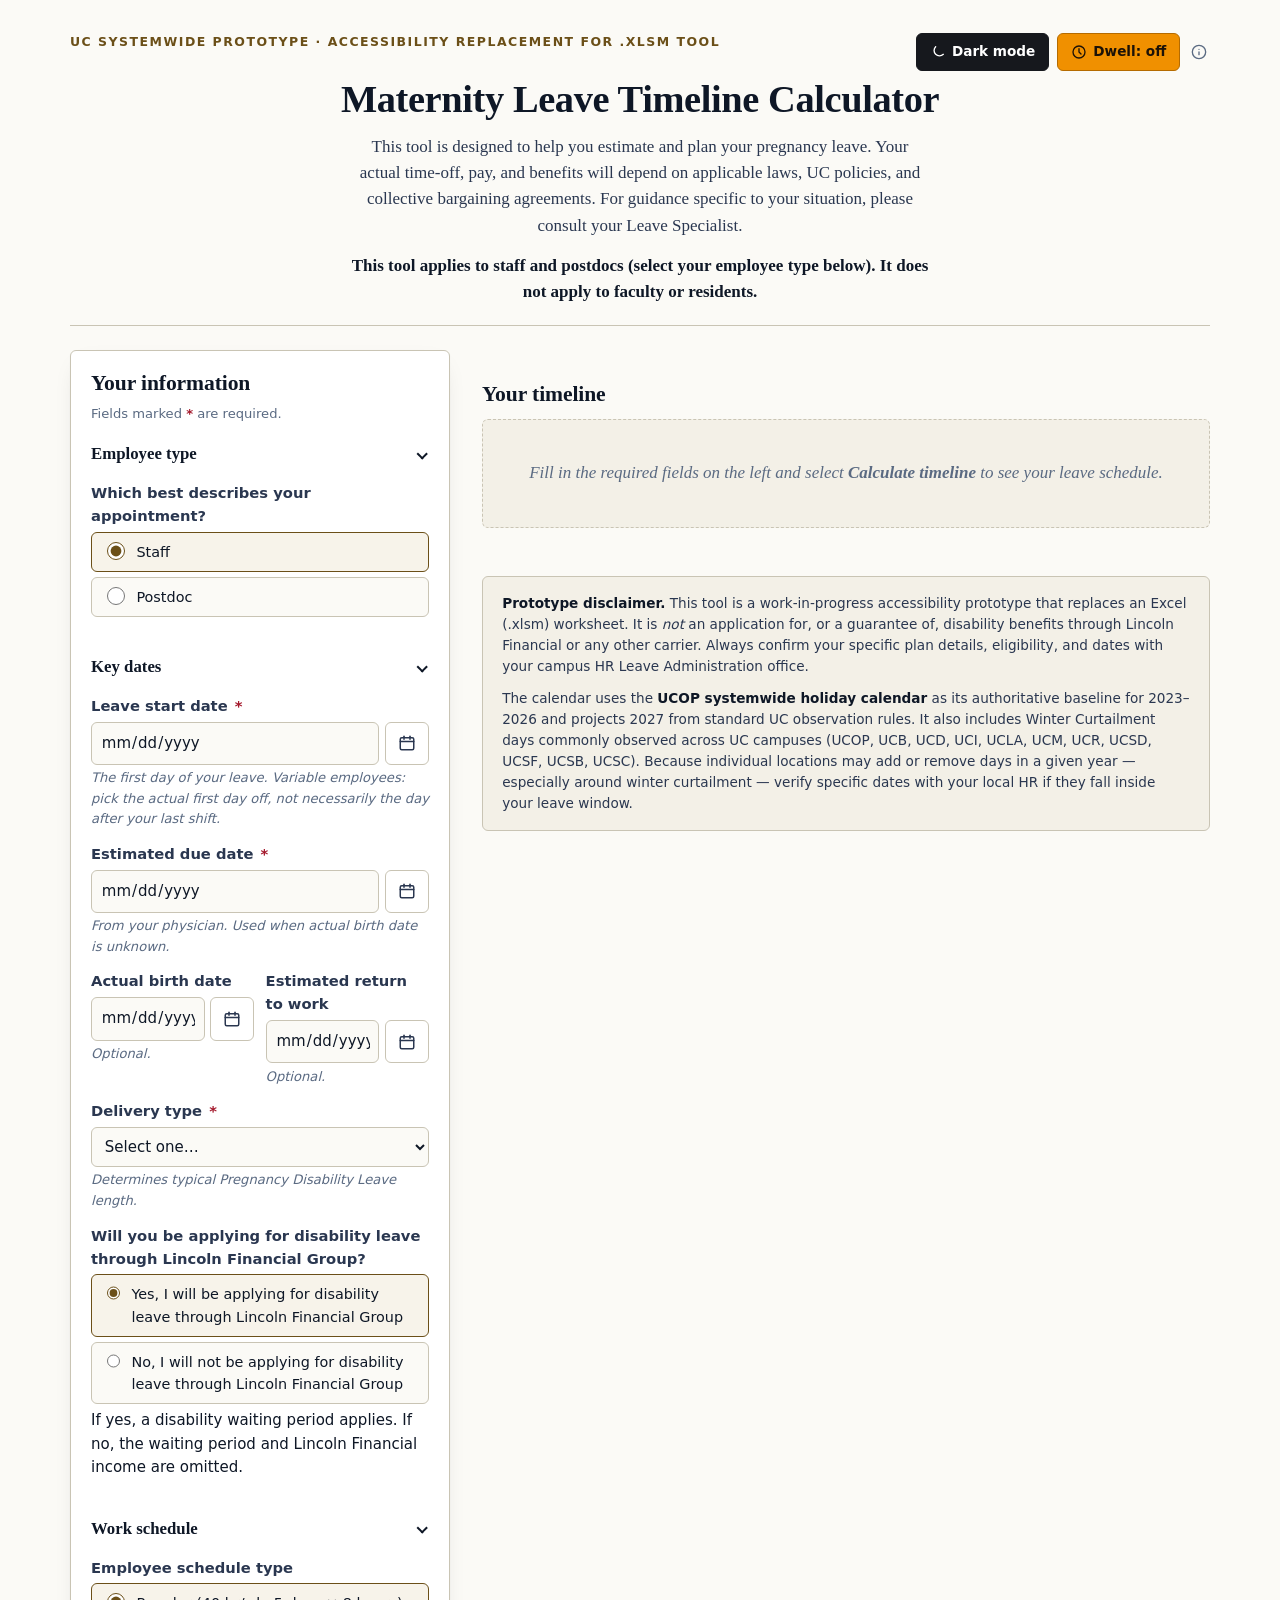
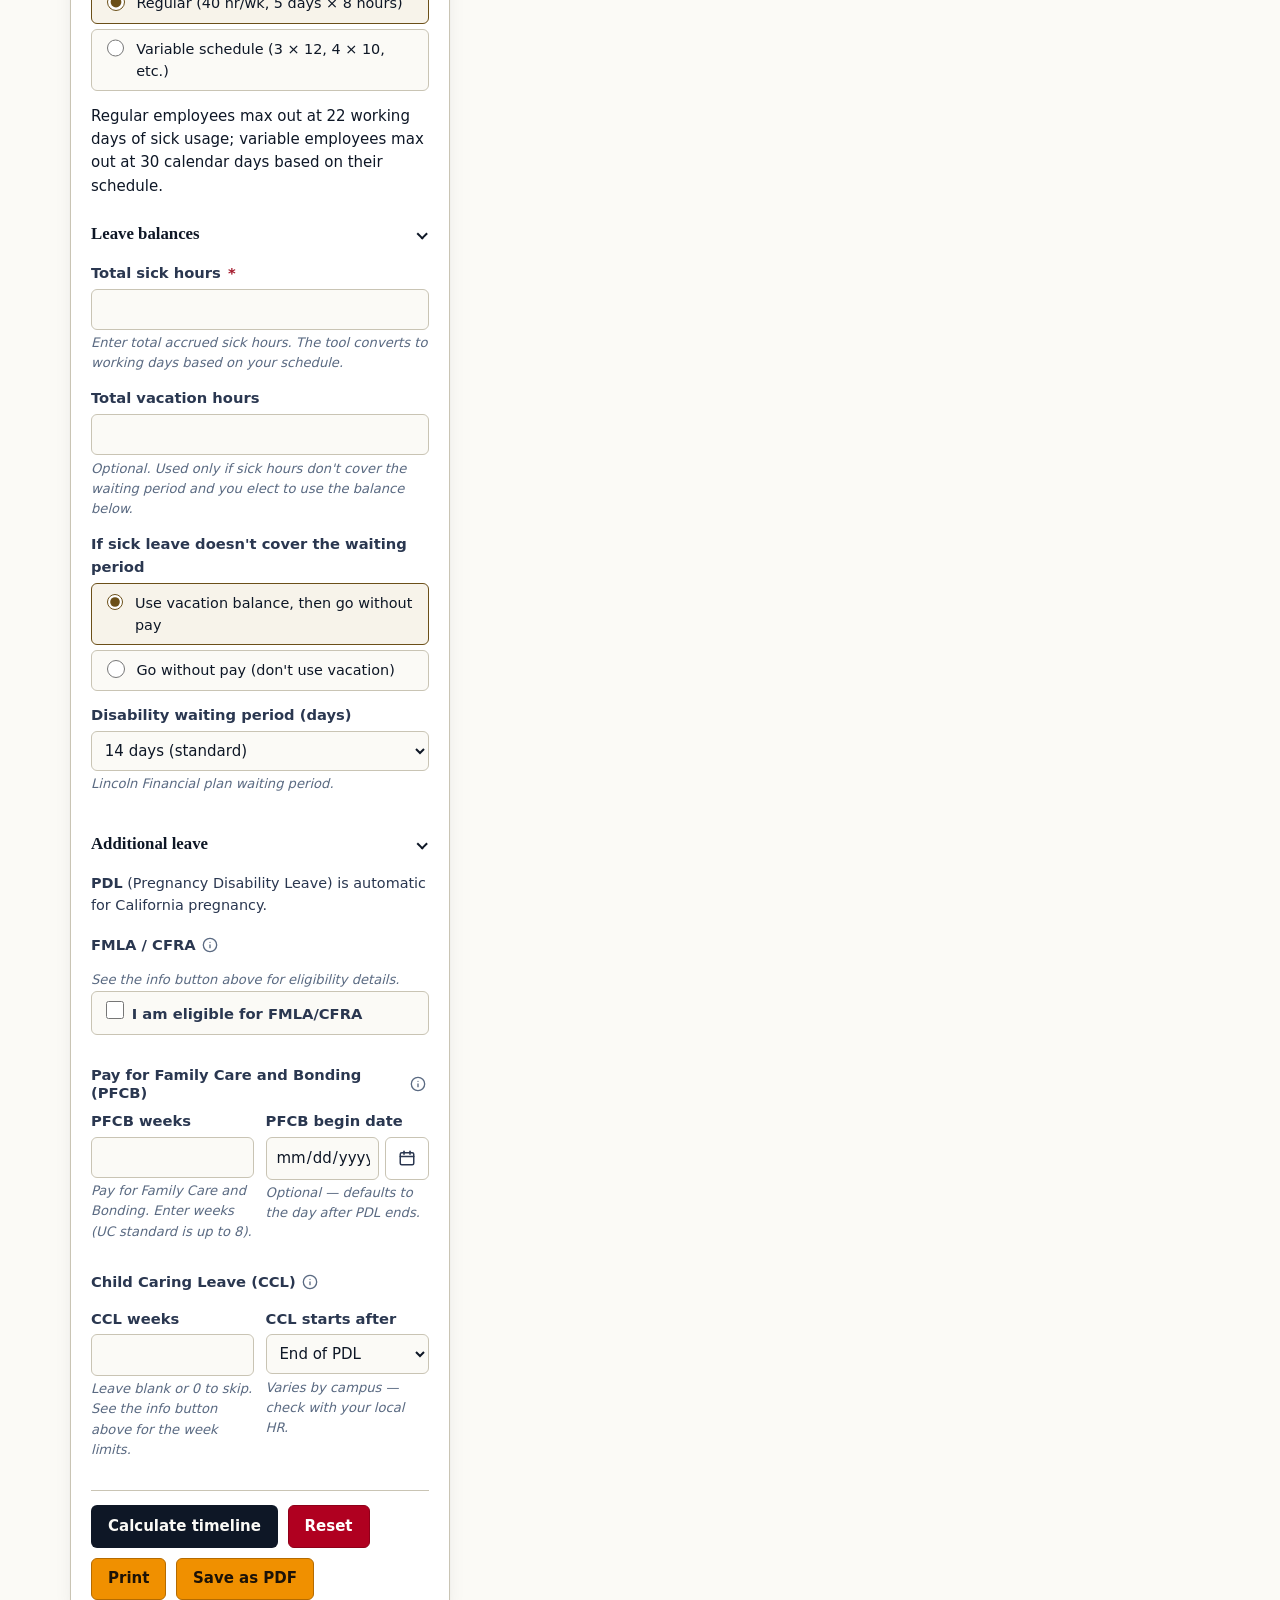
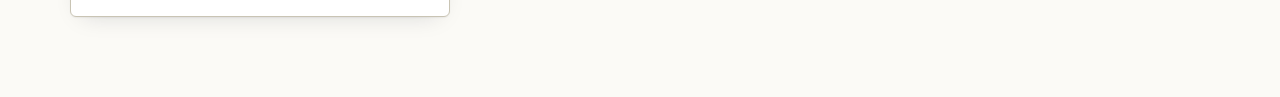
==== commit ad36a511: "content: postdoc wording updates (drop intro hint, UCD, PPFL window, VAC/PTO) 1. Removed the Postdoc" ====
--- a/leave_calculator.html
+++ b/leave_calculator.html
@@ -9,7 +9,7 @@
      CSP deliberately denies everything by default and only allows same-origin
      scripts, styles, images, and fonts. No inline scripts, no inline styles,
      no external resources, no network requests, no embedding via iframe. -->
-<meta http-equiv="Content-Security-Policy" content="default-src 'none'; script-src 'sha256-dBiDhFvSZLfX8gm+h9zObjOb1H3OoktCsG7iXXxxjX4=' 'sha256-kDRGkRqpfwY/quE+dk/w6aVzY65Kk3tWdiY67wFDpKg='; style-src 'sha256-pbpUPnVv+IL1CG1IHVDXYsLBY4qxQM15lswOfPZbJiE='; img-src 'self' data:; font-src 'self'; connect-src 'none'; base-uri 'none'; form-action 'none'; object-src 'none'; frame-ancestors 'none'; upgrade-insecure-requests">
+<meta http-equiv="Content-Security-Policy" content="default-src 'none'; script-src 'sha256-dBiDhFvSZLfX8gm+h9zObjOb1H3OoktCsG7iXXxxjX4=' 'sha256-zREGo+7Nv+ZNRVdwCzUvuR1MwkV7gx4na8mYoYU1mII='; style-src 'sha256-pbpUPnVv+IL1CG1IHVDXYsLBY4qxQM15lswOfPZbJiE='; img-src 'self' data:; font-src 'self'; connect-src 'none'; base-uri 'none'; form-action 'none'; object-src 'none'; frame-ancestors 'none'; upgrade-insecure-requests">
 <meta name="referrer" content="strict-origin-when-cross-origin">
 <meta http-equiv="X-Content-Type-Options" content="nosniff">
 
@@ -1375,12 +1375,12 @@
       <div class="dwell-time-field" id="dwellTimeField" hidden>
         <label for="dwellTime" class="dwell-time-label">Seconds</label>
         <button type="button" id="dwellTimeMinus" class="dwell-stepper dwell-time-btn"
-                aria-label="Decrease dwell time by 1 second">−</button>
+                aria-label="−: decrease dwell time by 1 second">−</button>
         <input type="number" id="dwellTime" inputmode="numeric"
                min="1" max="60" step="1" value="3"
                aria-describedby="dwellTime-desc">
         <button type="button" id="dwellTimePlus" class="dwell-stepper dwell-time-btn"
-                aria-label="Increase dwell time by 1 second">+</button>
+                aria-label="+: increase dwell time by 1 second">+</button>
       </div>
     </div>
   </div>
@@ -1452,7 +1452,7 @@
 
       <fieldset>
         <legend>Employee type</legend>
-        <fieldset class="radio-group" aria-describedby="employeeType-hint">
+        <fieldset class="radio-group">
           <legend>Which best describes your appointment?</legend>
           <label class="radio">
             <input type="radio" name="employeeType" value="staff" checked>
@@ -1462,7 +1462,6 @@
             <input type="radio" name="employeeType" value="postdoc">
             <span>Postdoc</span>
           </label>
-          <span class="hint" id="employeeType-hint">Postdocs follow different rules: a 7-day disability waiting period, short-term disability (STD) through The Standard, and 8 weeks of Postdoc Paid Family Leave (PPFL) instead of PFCB. Child Caring Leave does not apply.</span>
         </fieldset>
       </fieldset>
 
@@ -1576,21 +1575,21 @@
         </div>
 
         <div class="field">
-          <label for="vacHours">Total vacation hours</label>
+          <label for="vacHours"><span class="staff-only">Total vacation hours</span><span class="postdoc-only">Total VAC/PTO hours</span></label>
           <input type="number" id="vacHours" name="vacHours" min="0" step="1"
                  aria-describedby="vacHours-hint">
-          <span class="hint" id="vacHours-hint">Optional. Used only if sick hours don't cover the waiting period <em>and</em> you elect "Use vacation" below.</span>
+          <span class="hint" id="vacHours-hint">Optional. Used only if sick hours don't cover the waiting period <em>and</em> you elect to use the balance below.</span>
         </div>
 
         <fieldset class="radio-group">
           <legend>If sick leave doesn't cover the waiting period</legend>
           <label class="radio">
             <input type="radio" name="fallbackStrategy" value="vacation" checked>
-            <span>Use vacation balance, then go without pay</span>
+            <span><span class="staff-only">Use vacation balance, then go without pay</span><span class="postdoc-only">Use VAC/PTO balance, then go without pay</span></span>
           </label>
           <label class="radio">
             <input type="radio" name="fallbackStrategy" value="lns">
-            <span>Go without pay (don't use vacation)</span>
+            <span><span class="staff-only">Go without pay (don't use vacation)</span><span class="postdoc-only">Go without pay (don't use VAC/PTO)</span></span>
           </label>
         </fieldset>
 
@@ -1634,7 +1633,7 @@
           FMLA/CFRA eligible, the leave is a personal leave paid through PPFL —
           no departmental approval is needed. If you are FMLA/CFRA eligible,
           sick leave may not be used for pay during family leave — only PPFL or
-          vacation.</p>
+          VAC/PTO.</p>
         </div>
         <div class="field">
           <span class="hint" id="elig-hint">See the info button above for eligibility details.</span>
@@ -1669,9 +1668,9 @@
           PPFL</strong> and do <strong>not</strong> need to be FMLA/CFRA
           eligible. If you are not FMLA/CFRA eligible, the leave is a personal
           leave paid through PPFL — no departmental approval is needed. PPFL is
-          <strong>per birth</strong> and cannot be used again in the new year.
-          If you are FMLA/CFRA eligible, sick leave may not be used for pay
-          during family leave — only PPFL or vacation.</p>
+          <strong>per birth</strong> and may be taken any time up until the
+          child's first birthday. If you are FMLA/CFRA eligible, sick leave may
+          not be used for pay during family leave — only PPFL or VAC/PTO.</p>
         </div>
         <div class="row">
           <div class="field">
@@ -1784,7 +1783,7 @@
             <span><span class="sw sw-pfcb"></span><span class="staff-only">PFCB</span><span class="postdoc-only">PPFL</span></span>
             <span class="staff-only"><span class="sw sw-ccl"></span>CCL</span>
             <span><span class="sw sw-sick sw-bordered"></span>Sick day</span>
-            <span><span class="sw sw-vac sw-bordered"></span>Vacation day</span>
+            <span><span class="sw sw-vac sw-bordered"></span><span class="staff-only">Vacation day</span><span class="postdoc-only">VAC/PTO day</span></span>
             <span><span class="sw sw-lns sw-bordered"></span>Leave, no salary</span>
             <span><span class="sw sw-holiday sw-bordered"></span>★ Holiday</span>
           </div>
@@ -2066,9 +2065,15 @@
       : addWorkdays(sickEnd, 1);
     vacEnd = addWorkdays(vacBegin, vacDays - 1);
   } else if (vacDays >= 1 && sickCoversWaiting) {
-    vacNote = 'Using vacation is not necessary — sick leave covers the waiting period';
+    /* Postdocs hold both vacation and PTO, so their balance is labelled
+       VAC/PTO throughout. */
+    vacNote = isPostdoc
+      ? 'Using vacation/PTO is not necessary — sick leave covers the waiting period'
+      : 'Using vacation is not necessary — sick leave covers the waiting period';
   } else if (vacDays >= 1 && fallbackStrategy === 'lns') {
-    vacNote = 'Vacation available but not used (elected to go without pay)';
+    vacNote = isPostdoc
+      ? 'VAC/PTO available but not used (elected to go without pay)'
+      : 'Vacation available but not used (elected to go without pay)';
   }
 
   /* --- WAITING PERIOD ---
@@ -2093,7 +2098,7 @@
   }
 
   /* --- Lincoln Financial CLAIM FILE date: 28 days before leave start.
-         Health LOA recommends 1–2 weeks before; plan ceiling is 30 days.
+         UCD recommends 1–2 weeks before; plan ceiling is 30 days.
          Only relevant when applying for Lincoln disability. --- */
   const fileClaim = appliesLincoln ? addDays(leaveStart, -28) : null;
 
@@ -2328,9 +2333,9 @@
     let pfcbMeta = r.pfcbWeeks + ' week' + (r.pfcbWeeks === 1 ? '' : 's')
       + (r.pfcbStartInferred ? ' · starts day after PDL ends (default)' : '');
     if (r.isPostdoc) {
-      pfcbMeta += ' · per birth — cannot be used again in the new year';
+      pfcbMeta += ' · per birth — may be taken up until the child\'s first birthday';
       pfcbMeta += r.fmlEligible
-        ? ' · sick leave may not be used for pay during family leave (PPFL or vacation only)'
+        ? ' · sick leave may not be used for pay during family leave (PPFL or VAC/PTO only)'
         : ' · personal leave paid via PPFL — no departmental approval needed';
     }
     push('pfcb', bondingLabel, pfcbMeta, r.pfcbStart, r.pfcbEnd);
@@ -2338,7 +2343,7 @@
 
   if (r.fileClaim) push('linc',
     r.isPostdoc ? 'File STD claim with The Standard' : 'File Lincoln Financial claim',
-    'May file up to 30 days before leave begins. Health LOA recommends 1–2 weeks before. Requires medical certification; the LOA team processes the leave.',
+    'May file up to 30 days before leave begins. UCD recommends 1–2 weeks before. Requires medical certification; the LOA team processes the leave.',
     r.fileClaim, null);
 
   if (r.sickBegin) {
@@ -2348,8 +2353,9 @@
     }
     push('sick', 'Sick leave', sickMeta, r.sickBegin, r.sickEnd);
   }
-  if (r.vacBegin) push('vac', 'Vacation leave', r.vacDays + ' day' + (r.vacDays===1?'':'s') + ' used', r.vacBegin, r.vacEnd);
-  else if (r.vacNote) pushNote('vac', 'Vacation leave', r.vacNote);
+  const vacLabel = r.isPostdoc ? 'VAC/PTO' : 'Vacation leave';
+  if (r.vacBegin) push('vac', vacLabel, r.vacDays + ' day' + (r.vacDays===1?'':'s') + ' used', r.vacBegin, r.vacEnd);
+  else if (r.vacNote) pushNote('vac', vacLabel, r.vacNote);
 
   if (r.waitBegin && r.sickDays < r.waitingWorkdays && r.fallbackStrategy === 'lns') {
     const gapDays = r.waitingWorkdays - r.sickDays;
@@ -3081,9 +3087,15 @@
     btn.addEventListener('click', function () {
       /* showPicker() requires transient user activation; a dwell
          activation is synthetic, so fall back to focusing the field
-         (where typing and the dwell steppers still work). */
-      try { input.showPicker(); }
-      catch (e) { input.focus(); }
+         and say why, rather than leaving an unexplained focus jump
+         after activating a control named "Show date picker for …". */
+      try {
+        input.showPicker();
+      } catch (e) {
+        input.focus();
+        liveSay('The calendar cannot be opened this way. Type the date, '
+          + 'or use the step buttons below the field.');
+      }
     });
     row.appendChild(btn);
   });
@@ -3177,6 +3189,13 @@
    3-second dwell feel like 5+ seconds on small targets like the
    steppers. Moving away and staying away still cancels (SC 2.5.2). */
 const DWELL_EXIT_GRACE_MS = 250;
+/* Grace added on top of the repeat interval before an auto-repeating
+   stepper announces, so a burst of steps speaks once at its settled
+   value instead of flooding the live region. */
+const DWELL_ANNOUNCE_DELAY_MS = 400;
+/* Trailing delay for a discrete step (click or key press): long enough
+   to coalesce a quick double-press, short enough to feel immediate. */
+const DWELL_ANNOUNCE_SETTLE_MS = 150;
 /* Elements activated with a synthetic click vs. focused. Radio and
    checkbox inputs are click targets (click() toggles them and fires
    change); text-entry inputs are focus targets. Selects get special
@@ -3226,6 +3245,7 @@
   let firedEl = null;   /* element that just activated — blocked until pointerout */
   let openSelect = null; /* select currently expanded into an inline listbox */
   let exitTimer = null;  /* pending exit-grace disarm (see DWELL_EXIT_GRACE_MS) */
+  let repeating = false; /* true only while an auto-repeat step is firing */
 
   const cancelExit = () => {
     if (exitTimer) { clearTimeout(exitTimer); exitTimer = null; }
@@ -3332,8 +3352,12 @@
     if (el.classList.contains('dwell-stepper')) {
       /* Stepper buttons auto-repeat: parking the pointer steps the value
          once per dwell period instead of blocking until pointer-out, so
-         a date can be walked forward week by week hands-free. */
+         a date can be walked forward week by week hands-free. The flag
+         tells announceValue to hold its announcement until the stepping
+         stops rather than speaking every intermediate value. */
+      repeating = true;
       activate(el);
+      repeating = false;
       armTarget(el);
     } else {
       firedEl = el;
@@ -3421,27 +3445,45 @@
      sick hours by 10") and only exist as tab stops while dwell mode is
      on, since the rows are display:none otherwise. */
   const buildSteppers = () => {
+    /* Steppers auto-repeat while the pointer rests on them, and a
+       screen reader or braille display can take longer to speak a date
+       than the repeat interval — leaving the user trailing seconds
+       behind the real value. During auto-repeat the announcement waits
+       out the repeat interval, so a burst of steps speaks once, at the
+       settled value; a discrete click or key press still announces
+       promptly. The visible value updates on every step either way. */
+    let announceTimer = null;
     const announceValue = (input) => {
       /* The dwell-time input announces through its own change handler. */
       if (input === timeInput) return;
-      let v = input.value;
-      if (input.type === 'date' && v) {
-        const d = parseISO(v);
-        if (d) v = fmtShort(d);
-      }
-      liveSay((fieldLabelText(input) || 'Value')
-        + ' set to ' + (v === '' ? 'empty' : v) + '.');
+      if (announceTimer) clearTimeout(announceTimer);
+      const delay = repeating
+        ? seconds * 1000 + DWELL_ANNOUNCE_DELAY_MS
+        : DWELL_ANNOUNCE_SETTLE_MS;
+      announceTimer = setTimeout(() => {
+        announceTimer = null;
+        let v = input.value;
+        if (input.type === 'date' && v) {
+          const d = parseISO(v);
+          if (d) v = fmtShort(d);
+        }
+        liveSay((fieldLabelText(input) || 'Value')
+          + ' set to ' + (v === '' ? 'empty' : v) + '.');
+      }, delay);
     };
     const fireEvents = (input) => {
       input.dispatchEvent(new Event('input', { bubbles: true }));
       input.dispatchEvent(new Event('change', { bubbles: true }));
     };
     /* labelTemplate carries %s where the field name goes, so the
-       button can be re-labelled if that name changes with mode. */
+       button can be re-labelled if that name changes with mode. The
+       visible glyph is prepended to the accessible name (SC 2.5.3
+       Label in Name): a voice-control user says "click minus 10", so
+       the name must literally contain the "−10" shown on the button. */
     const makeBtn = (group, input, text, labelTemplate, handler) => {
       const b = createEl('button', 'dwell-stepper', text);
       b.type = 'button';
-      setGeneratedLabel(b, input, labelTemplate);
+      setGeneratedLabel(b, input, text + ': ' + labelTemplate);
       b.addEventListener('click', handler);
       group.appendChild(b);
     };
@@ -3461,10 +3503,10 @@
             fireEvents(input);
             announceValue(input);
           };
-          makeBtn(group, input, '−10', 'Decrease %s by 10', stepN(-10));
-          makeBtn(group, input, '−1', 'Decrease %s by 1', stepN(-1));
-          makeBtn(group, input, '+1', 'Increase %s by 1', stepN(1));
-          makeBtn(group, input, '+10', 'Increase %s by 10', stepN(10));
+          makeBtn(group, input, '−10', 'decrease %s by 10', stepN(-10));
+          makeBtn(group, input, '−1', 'decrease %s by 1', stepN(-1));
+          makeBtn(group, input, '+1', 'increase %s by 1', stepN(1));
+          makeBtn(group, input, '+10', 'increase %s by 10', stepN(10));
         } else {
           const stepD = (days) => function () {
             const cur = input.value ? parseISO(input.value) : null;
@@ -3478,6 +3520,7 @@
           makeBtn(group, input, '−1d', '%s 1 day earlier', stepD(-1));
           makeBtn(group, input, '+1d', '%s 1 day later', stepD(1));
           makeBtn(group, input, '+1w', '%s 1 week later', stepD(7));
+          /* Date templates read "−1w: Leave start date 1 week earlier". */
         }
         /* Date inputs are wrapped in a flex row alongside their picker
            button, so the stepper row goes after that wrapper rather
